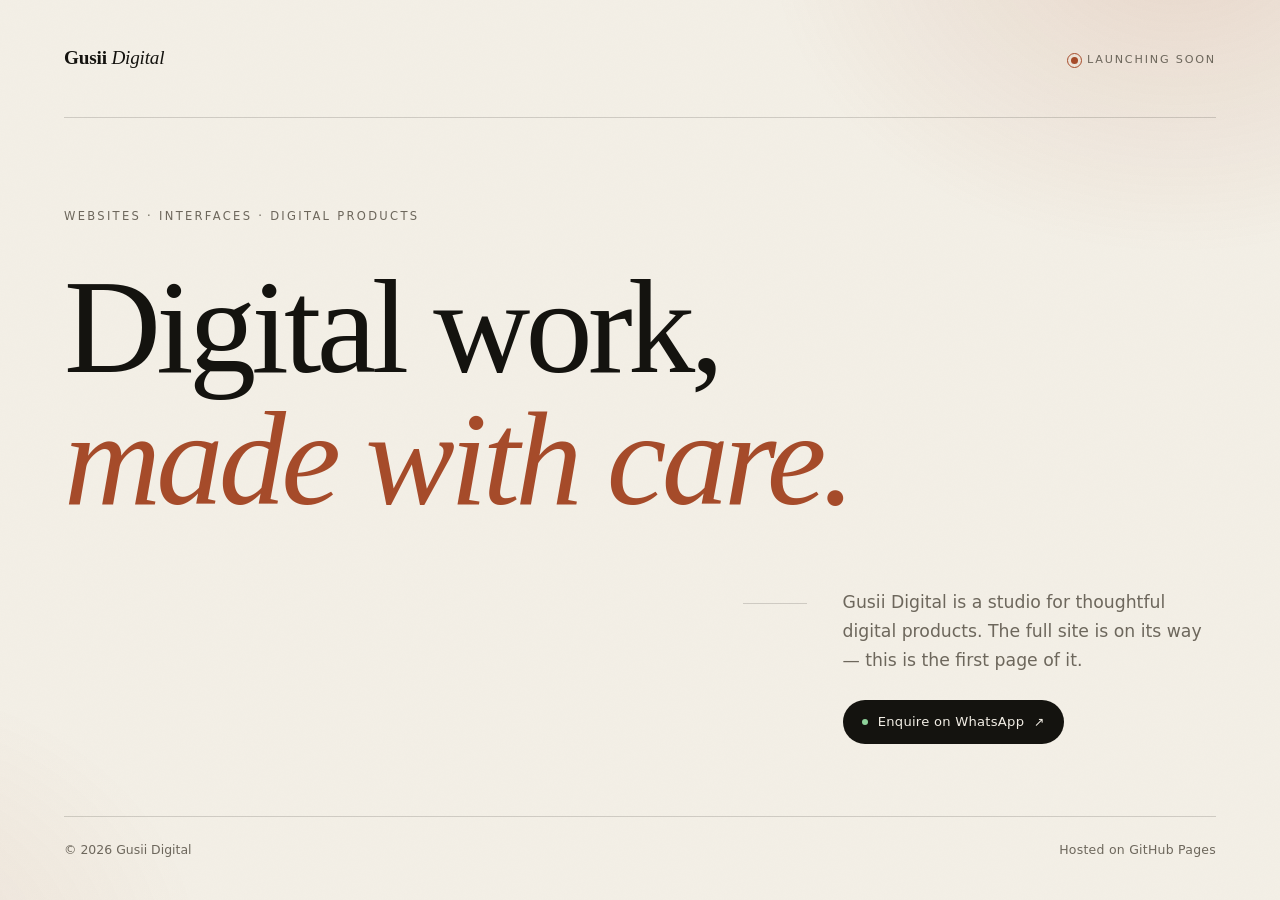
==== index.html @ 48f94210 "Add Gusii Digital landing page and GitHub Pages deploy workflow" ====
<!doctype html>
<html lang="en">
<head>
  <meta charset="utf-8">
  <meta name="viewport" content="width=device-width, initial-scale=1">
  <title>Gusii Digital — Digital studio</title>
  <meta name="description" content="Gusii Digital is a digital studio building websites and digital experiences with care.">
  <meta name="theme-color" content="#f3efe6">
  <link rel="icon" href="data:image/svg+xml,%3Csvg xmlns='http://www.w3.org/2000/svg' viewBox='0 0 64 64'%3E%3Crect width='64' height='64' rx='12' fill='%2314130f'/%3E%3Ctext x='32' y='45' font-family='Georgia,serif' font-size='38' font-style='italic' fill='%23f3efe6' text-anchor='middle'%3EG%3C/text%3E%3C/svg%3E">
  <link rel="stylesheet" href="assets/styles.css">
</head>
<body>
  <a class="skip-link" href="#main">Skip to content</a>

  <div class="page">
    <header class="topbar">
      <a class="wordmark" href="./" aria-label="Gusii Digital — home">Gusii <em>Digital</em></a>
      <p class="status"><span class="dot" aria-hidden="true"></span>Launching soon</p>
    </header>

    <main id="main" class="hero">
      <p class="eyebrow">Websites &middot; Interfaces &middot; Digital products</p>

      <h1>Digital work,<br><em>made with care.</em></h1>

      <div class="intro">
        <span class="hairline" aria-hidden="true"></span>
        <div class="intro-copy">
          <p class="lede">
            Gusii Digital is a studio for thoughtful digital products.
            The full site is on its way &mdash; this is the first page of it.
          </p>
          <a
            class="cta"
            href="https://wa.me/254182800321?text=Hi%20Gusii%20Digital%2C%20I%27d%20like%20to%20enquire%20about%20a%20project."
            target="_blank"
            rel="noopener"
            aria-label="Enquire on WhatsApp at plus 254 182 800 321"
          >
            <span class="cta-dot" aria-hidden="true"></span>
            Enquire on WhatsApp
            <span class="cta-arrow" aria-hidden="true">&nearr;</span>
          </a>
        </div>
      </div>
    </main>

    <footer class="footer">
      <p>&copy; <span id="year">2026</span> Gusii Digital</p>
      <p class="footer-note">Hosted on GitHub Pages</p>
    </footer>
  </div>

  <script>
    document.getElementById("year").textContent = new Date().getFullYear();
  </script>
</body>
</html>
---- assets/styles.css ----
:root {
  --paper: #f3efe6;
  --ink: #14130f;
  --muted: #6d675c;
  --accent: #a64b2a;
  --line: rgba(20, 19, 15, 0.16);
  --pad: clamp(1.5rem, 5vw, 4.5rem);
  --serif: "Iowan Old Style", "Palatino Linotype", Palatino, Georgia, "Times New Roman", serif;
  --sans: ui-sans-serif, system-ui, -apple-system, "Segoe UI", Helvetica, Arial, sans-serif;
}

*,
*::before,
*::after {
  box-sizing: border-box;
}

html {
  -webkit-text-size-adjust: 100%;
}

body {
  margin: 0;
  background: var(--paper);
  color: var(--ink);
  font-family: var(--sans);
  line-height: 1.5;
  min-height: 100svh;
  overflow-x: hidden;
}

body::before {
  content: "";
  position: fixed;
  inset: 0;
  z-index: -1;
  pointer-events: none;
  background:
    radial-gradient(38rem 30rem at 92% -8%, rgba(166, 75, 42, 0.14), transparent 68%),
    radial-gradient(30rem 26rem at -10% 108%, rgba(166, 75, 42, 0.08), transparent 70%);
}

body::after {
  content: "";
  position: fixed;
  inset: 0;
  z-index: 2;
  pointer-events: none;
  opacity: 0.35;
  mix-blend-mode: multiply;
  background-image: url("data:image/svg+xml,%3Csvg xmlns='http://www.w3.org/2000/svg' width='160' height='160'%3E%3Cfilter id='n'%3E%3CfeTurbulence type='fractalNoise' baseFrequency='0.8' numOctaves='2' stitchTiles='stitch'/%3E%3C/filter%3E%3Crect width='160' height='160' filter='url(%23n)' opacity='0.055'/%3E%3C/svg%3E");
}

::selection {
  background: var(--accent);
  color: var(--paper);
}

.skip-link {
  position: absolute;
  left: -999px;
  top: 1rem;
  background: var(--ink);
  color: var(--paper);
  padding: 0.6rem 1rem;
  z-index: 10;
}

.skip-link:focus {
  left: 1rem;
}

.page {
  display: flex;
  flex-direction: column;
  min-height: 100svh;
  padding: 0 var(--pad);
  max-width: 100rem;
  margin: 0 auto;
}

/* Header */
.topbar {
  display: flex;
  align-items: baseline;
  justify-content: space-between;
  gap: 1.5rem;
  padding: clamp(1.5rem, 3.5vw, 2.75rem) 0;
  border-bottom: 1px solid var(--line);
  opacity: 0;
  animation: rise 0.9s cubic-bezier(0.22, 1, 0.36, 1) 0.05s forwards;
}

.wordmark {
  font-family: var(--serif);
  font-size: 1.2rem;
  font-weight: 600;
  letter-spacing: -0.01em;
  color: var(--ink);
  text-decoration: none;
}

.wordmark em {
  font-style: italic;
  font-weight: 400;
}

.wordmark:focus-visible,
.back a:focus-visible {
  outline: 2px solid var(--accent);
  outline-offset: 4px;
}

.status {
  display: inline-flex;
  align-items: center;
  gap: 0.55rem;
  margin: 0;
  font-size: 0.7rem;
  font-weight: 500;
  letter-spacing: 0.16em;
  text-transform: uppercase;
  color: var(--muted);
}

.dot {
  position: relative;
  width: 0.45rem;
  height: 0.45rem;
  border-radius: 50%;
  background: var(--accent);
}

.dot::after {
  content: "";
  position: absolute;
  inset: -0.25rem;
  border-radius: 50%;
  border: 1px solid var(--accent);
  animation: pulse 2.6s ease-out infinite;
}

/* Hero */
.hero {
  flex: 1;
  display: flex;
  flex-direction: column;
  justify-content: center;
  padding: clamp(3.5rem, 10vh, 8rem) 0 clamp(3rem, 8vh, 6rem);
}

.eyebrow {
  margin: 0 0 clamp(1.5rem, 4vh, 2.75rem);
  font-size: 0.72rem;
  font-weight: 500;
  letter-spacing: 0.2em;
  text-transform: uppercase;
  color: var(--muted);
  opacity: 0;
  animation: rise 0.9s cubic-bezier(0.22, 1, 0.36, 1) 0.16s forwards;
}

h1 {
  margin: 0;
  font-family: var(--serif);
  font-weight: 400;
  font-size: clamp(3rem, 10.5vw, 9rem);
  line-height: 0.98;
  letter-spacing: -0.035em;
  text-wrap: balance;
  opacity: 0;
  animation: rise 1s cubic-bezier(0.22, 1, 0.36, 1) 0.24s forwards;
}

h1 em {
  font-style: italic;
  color: var(--accent);
}

.intro {
  display: flex;
  align-items: flex-start;
  gap: clamp(1.25rem, 3vw, 2.25rem);
  margin: clamp(2.5rem, 7vh, 4.5rem) 0 0 auto;
  max-width: 34rem;
  opacity: 0;
  animation: rise 1s cubic-bezier(0.22, 1, 0.36, 1) 0.36s forwards;
}

.hairline {
  flex: none;
  width: clamp(2.5rem, 5vw, 4.5rem);
  height: 1px;
  margin-top: 0.95rem;
  background: var(--line);
}

.intro-copy {
  min-width: 0;
}

.lede {
  margin: 0;
  font-size: clamp(0.98rem, 1.4vw, 1.08rem);
  line-height: 1.7;
  color: var(--muted);
  max-width: 34ch;
}

.cta {
  display: inline-flex;
  align-items: center;
  gap: 0.6rem;
  margin-top: 1.5rem;
  padding: 0.78rem 1.2rem;
  border-radius: 999px;
  background: var(--ink);
  color: var(--paper);
  font-size: 0.82rem;
  font-weight: 500;
  letter-spacing: 0.02em;
  text-decoration: none;
  transition: background-color 0.25s ease, transform 0.25s ease;
}

.cta:hover {
  background: var(--accent);
  transform: translateY(-1px);
}

.cta:focus-visible {
  outline: 2px solid var(--accent);
  outline-offset: 3px;
}

.cta-dot {
  width: 0.4rem;
  height: 0.4rem;
  border-radius: 50%;
  background: #8fd39b;
}

.cta-arrow {
  font-size: 0.95em;
  line-height: 1;
  transition: transform 0.25s ease;
}

.cta:hover .cta-arrow {
  transform: translate(2px, -2px);
}

/* Footer */
.footer {
  display: flex;
  flex-wrap: wrap;
  align-items: baseline;
  justify-content: space-between;
  gap: 0.75rem 1.5rem;
  padding: 1.5rem 0 clamp(1.5rem, 3.5vw, 2.5rem);
  border-top: 1px solid var(--line);
  font-size: 0.78rem;
  color: var(--muted);
}

.footer p {
  margin: 0;
}

.footer-note {
  letter-spacing: 0.02em;
}

/* 404 */
.not-found {
  flex: 1;
  display: flex;
  flex-direction: column;
  justify-content: center;
  padding: clamp(3rem, 8vh, 6rem) 0;
}

.code {
  margin: 0;
  font-family: var(--serif);
  font-size: clamp(5rem, 22vw, 16rem);
  font-style: italic;
  line-height: 0.85;
  letter-spacing: -0.05em;
  color: var(--accent);
  opacity: 0;
  animation: rise 0.9s cubic-bezier(0.22, 1, 0.36, 1) 0.1s forwards;
}

.not-found h1 {
  font-size: clamp(1.6rem, 3.5vw, 2.6rem);
  letter-spacing: -0.02em;
  margin-top: 1.25rem;
  animation-delay: 0.22s;
}

.back {
  margin: 1.5rem 0 0;
  font-size: 0.95rem;
  opacity: 0;
  animation: rise 0.9s cubic-bezier(0.22, 1, 0.36, 1) 0.32s forwards;
}

.back a {
  color: var(--ink);
  text-decoration-color: var(--accent);
  text-decoration-thickness: 1px;
  text-underline-offset: 4px;
}

@keyframes rise {
  from {
    opacity: 0;
    transform: translateY(1.1rem);
  }
  to {
    opacity: 1;
    transform: translateY(0);
  }
}

@keyframes pulse {
  0% {
    opacity: 0.7;
    transform: scale(0.8);
  }
  70%,
  100% {
    opacity: 0;
    transform: scale(1.6);
  }
}

@media (max-width: 640px) {
  .intro {
    margin-left: 0;
  }

  .hairline {
    margin-top: 0.85rem;
    width: 2.25rem;
  }

  .footer {
    flex-direction: column;
    gap: 0.35rem;
  }
}

@media (prefers-reduced-motion: reduce) {
  *,
  *::before,
  *::after {
    animation-duration: 0.01ms !important;
    animation-delay: 0s !important;
    animation-iteration-count: 1 !important;
    transition-duration: 0.01ms !important;
  }

  .topbar,
  .eyebrow,
  h1,
  .intro,
  .code,
  .back {
    opacity: 1;
  }
}
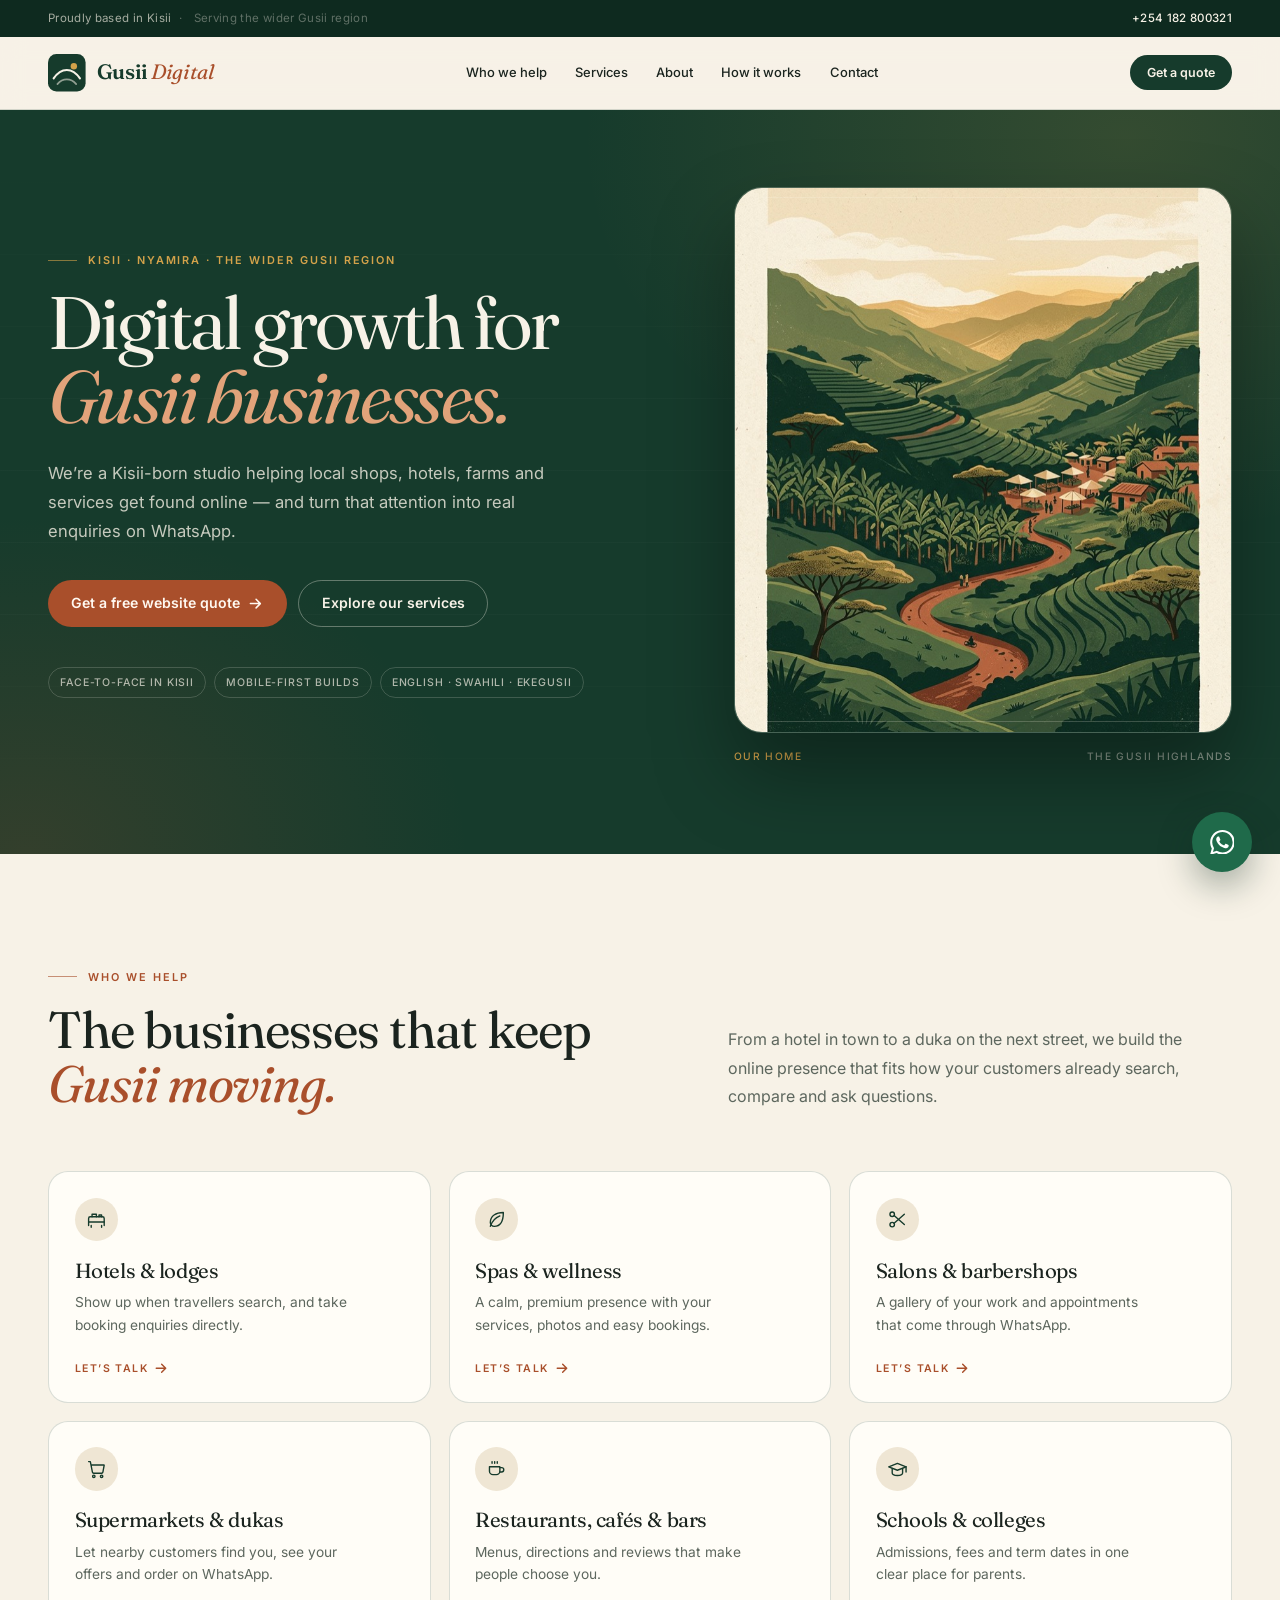
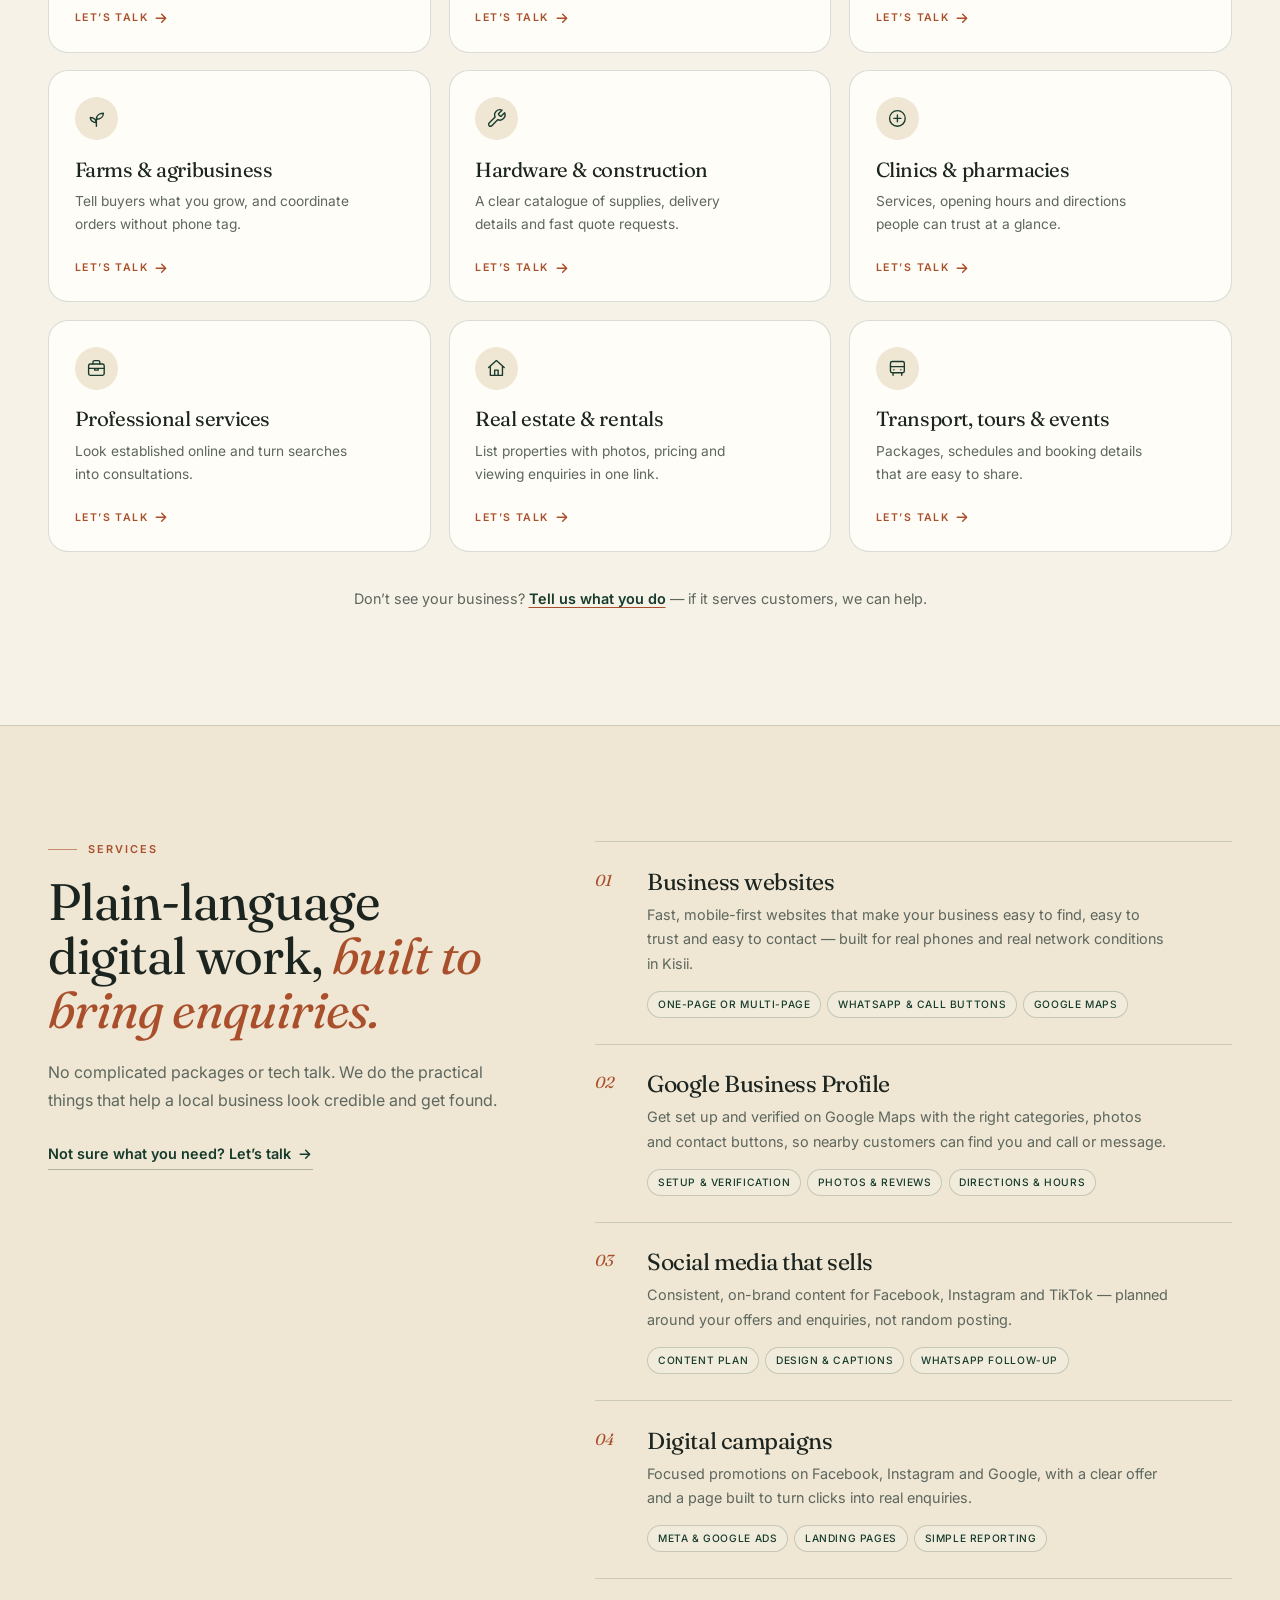
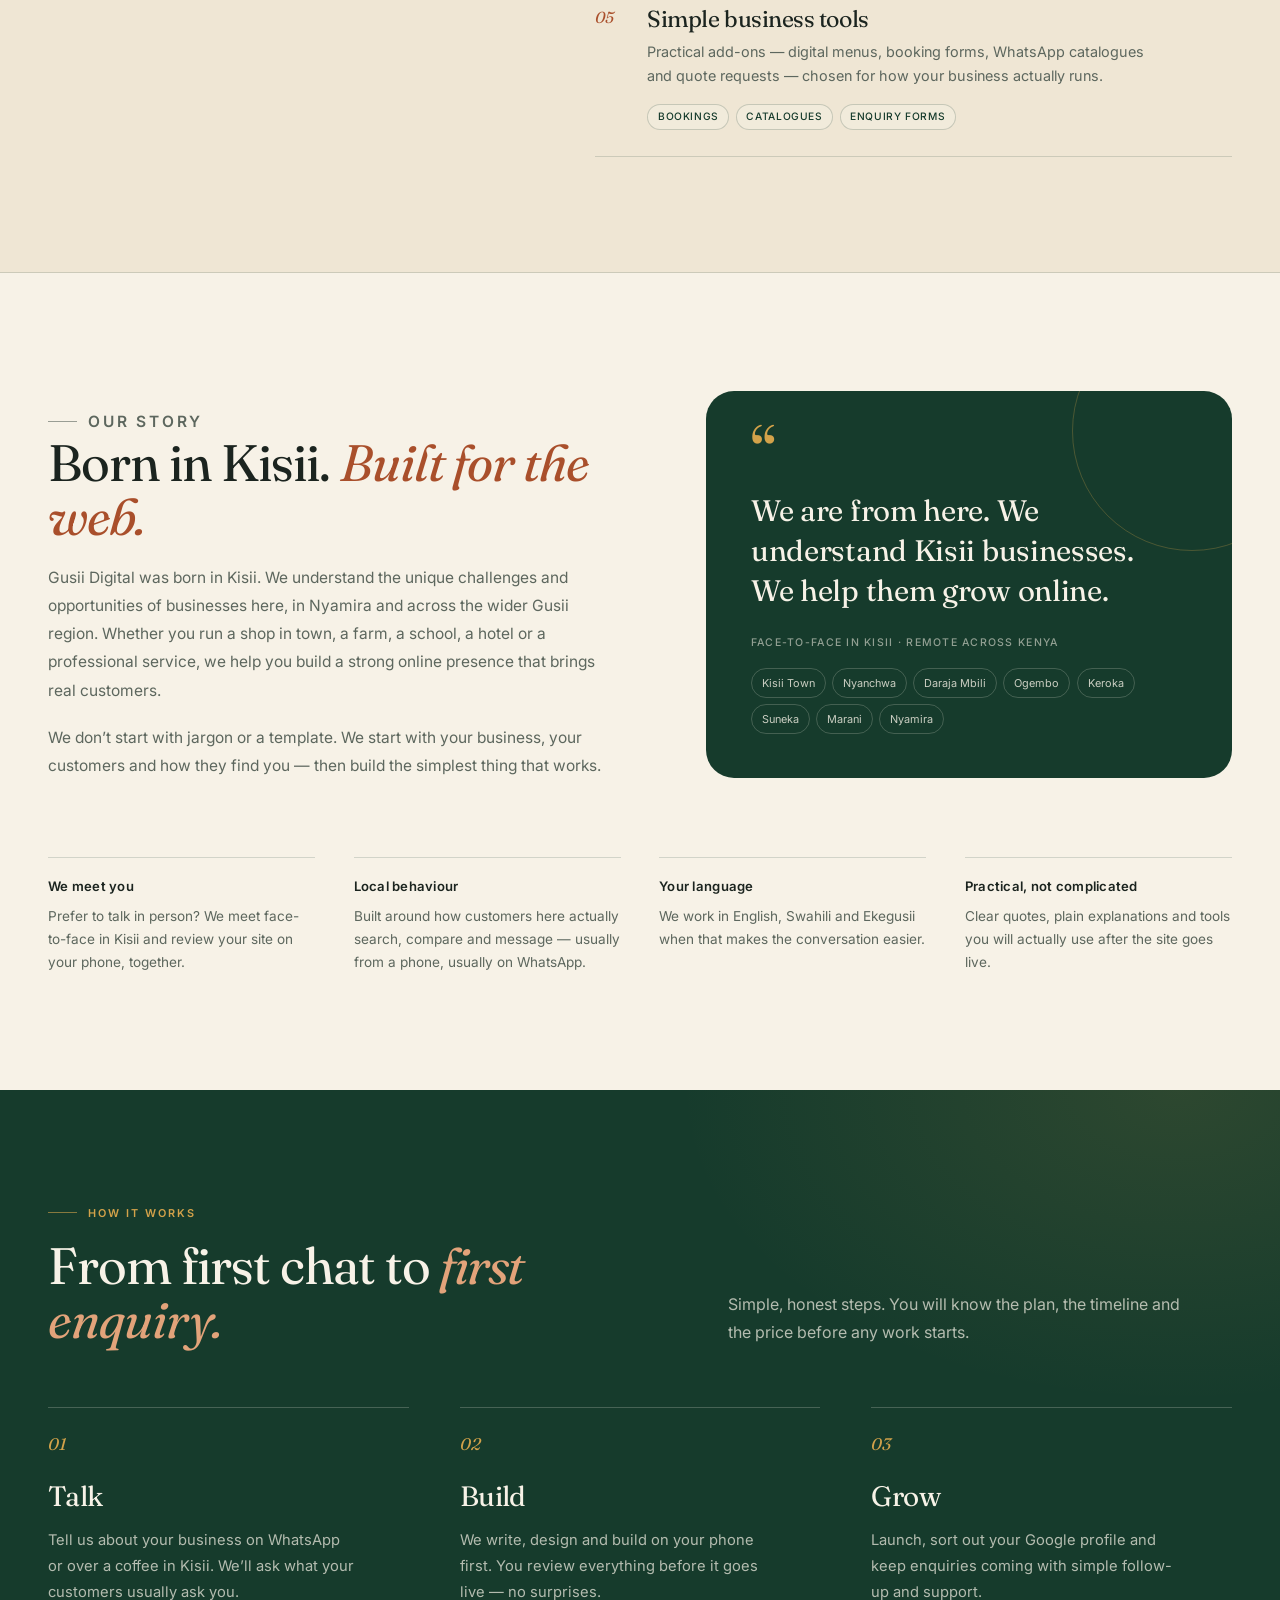
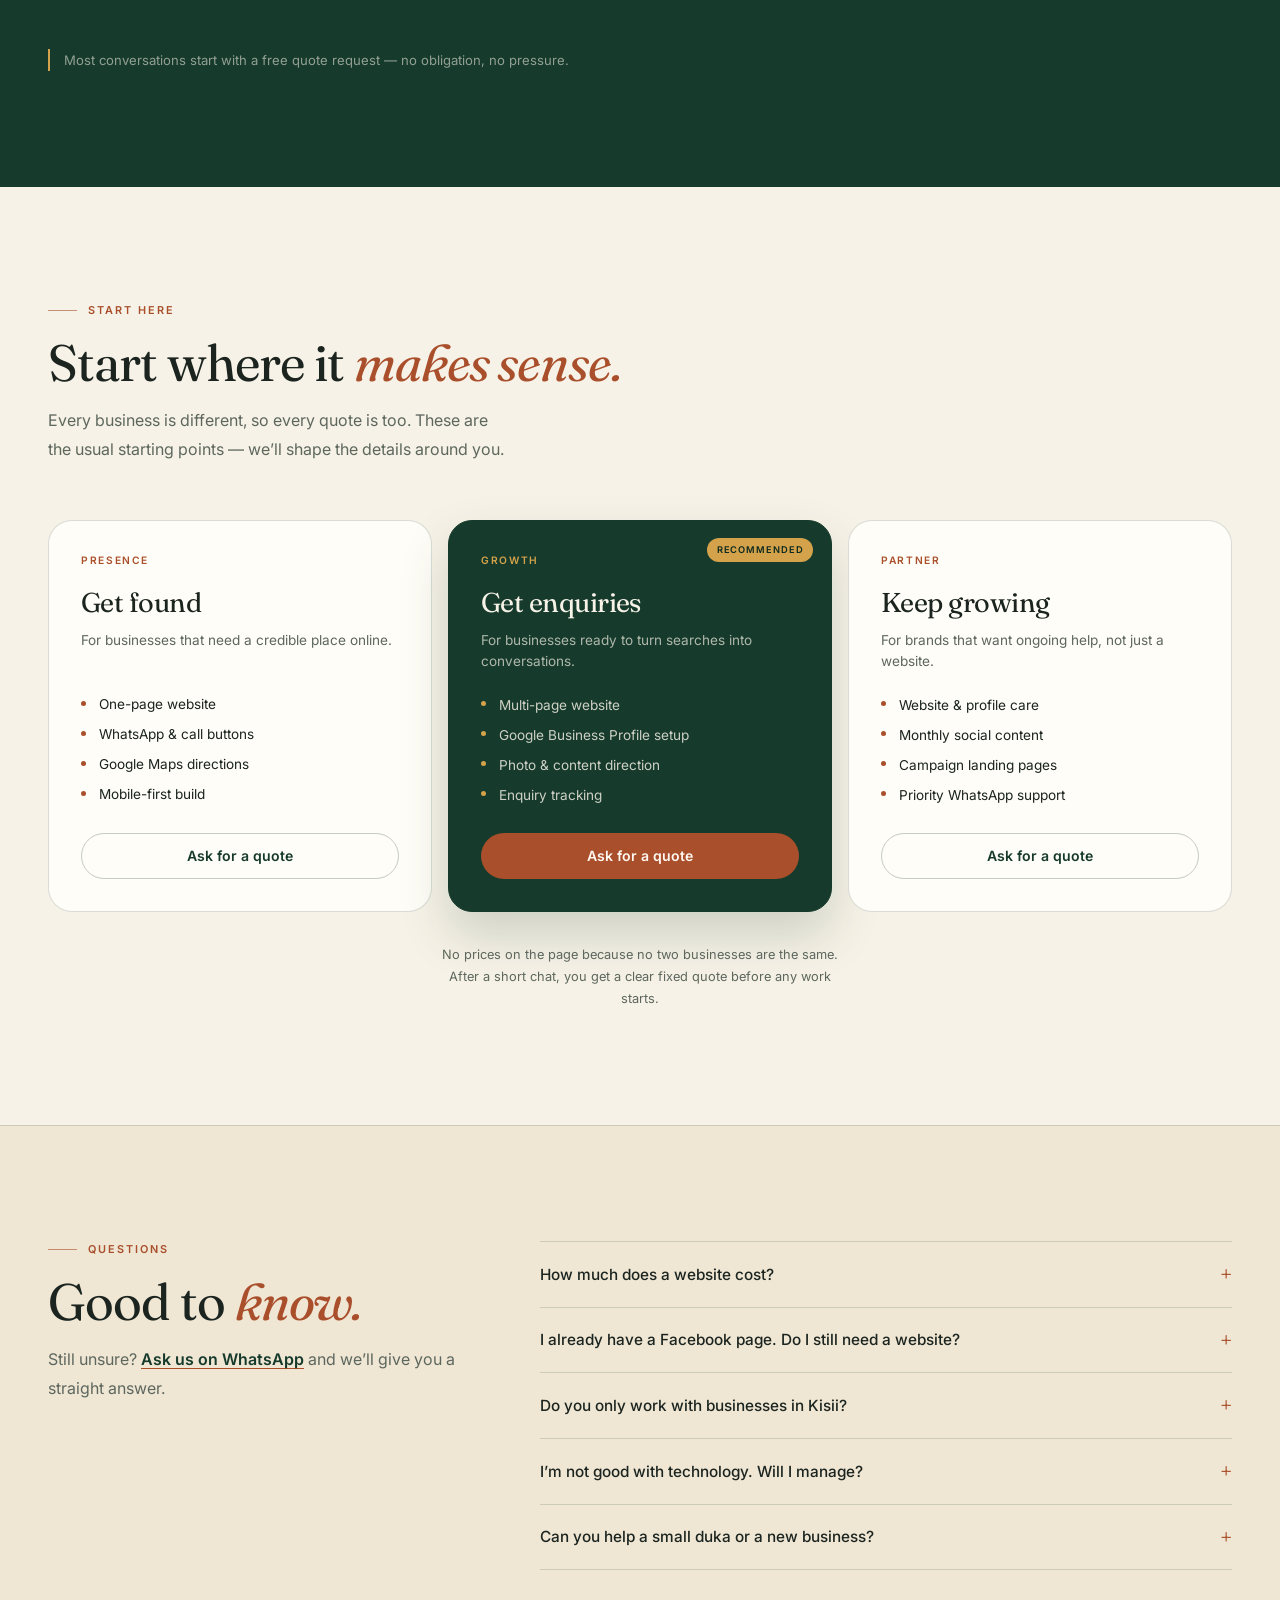
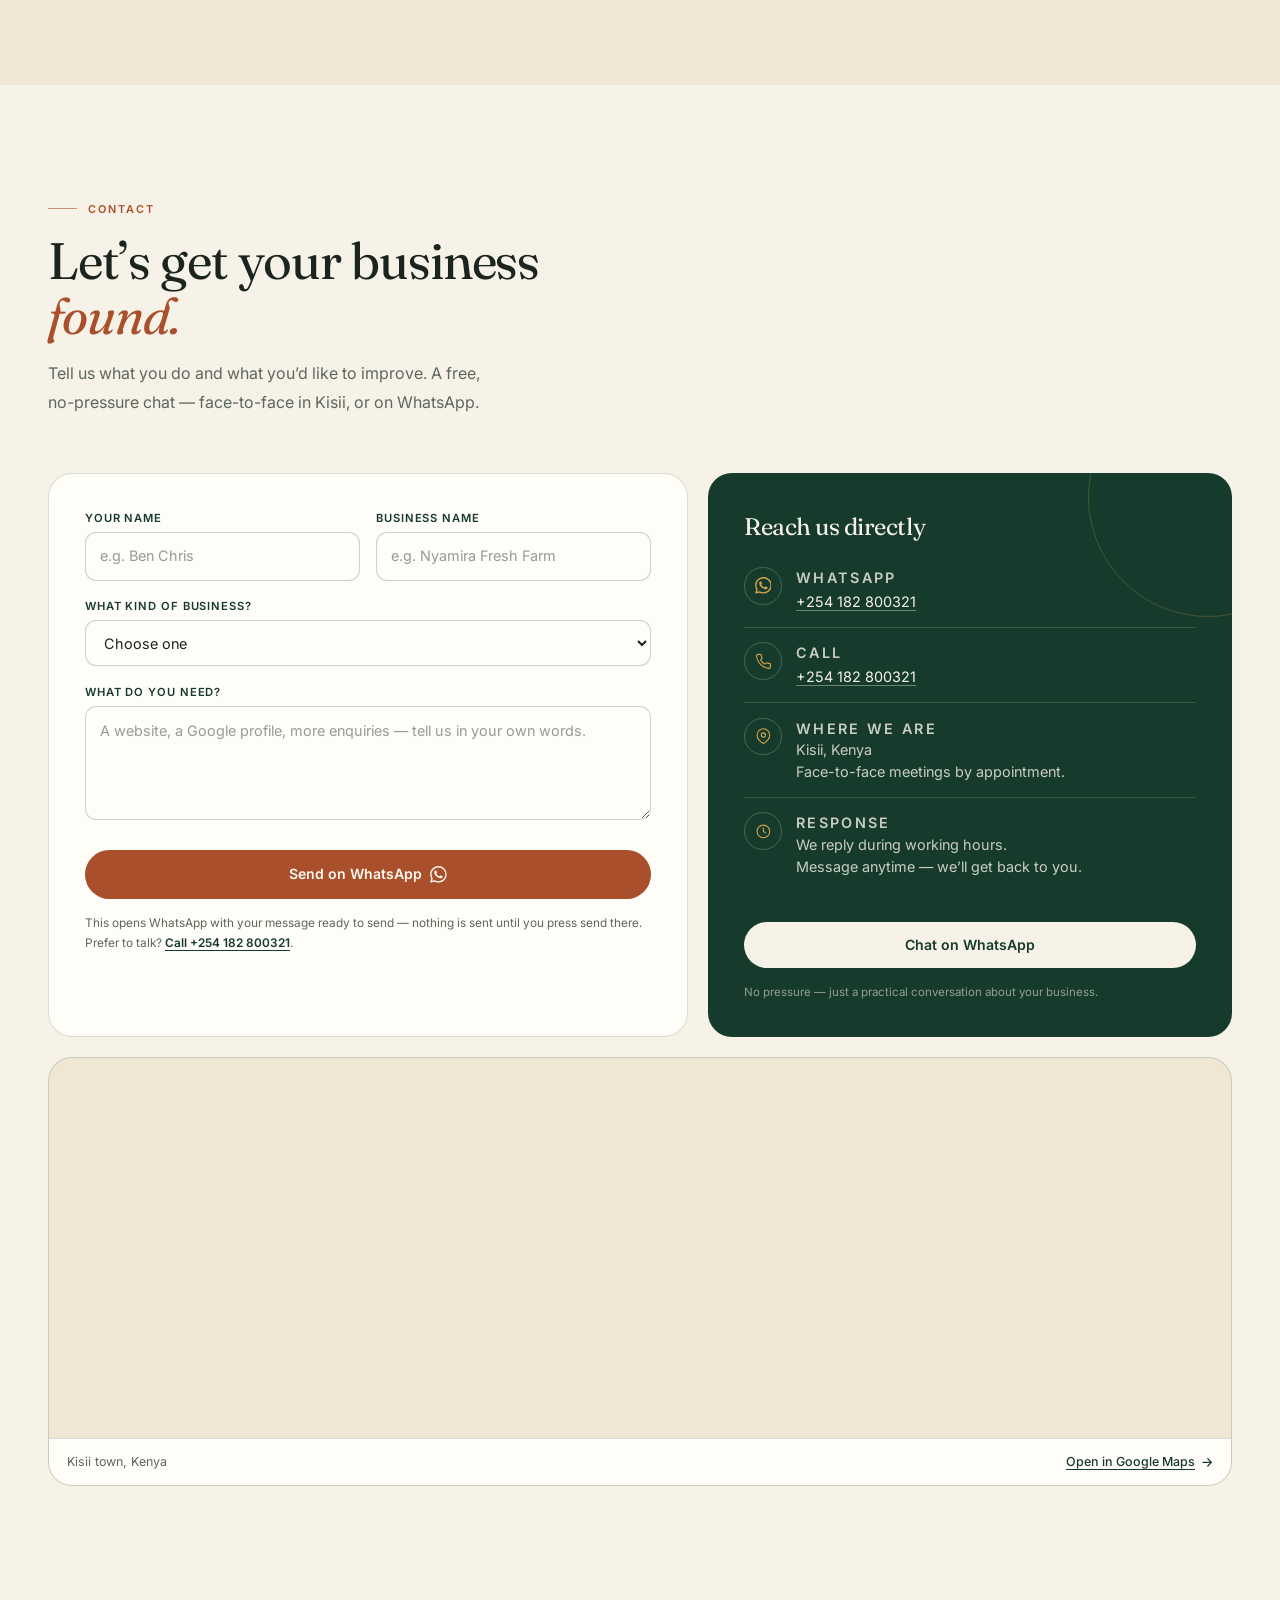
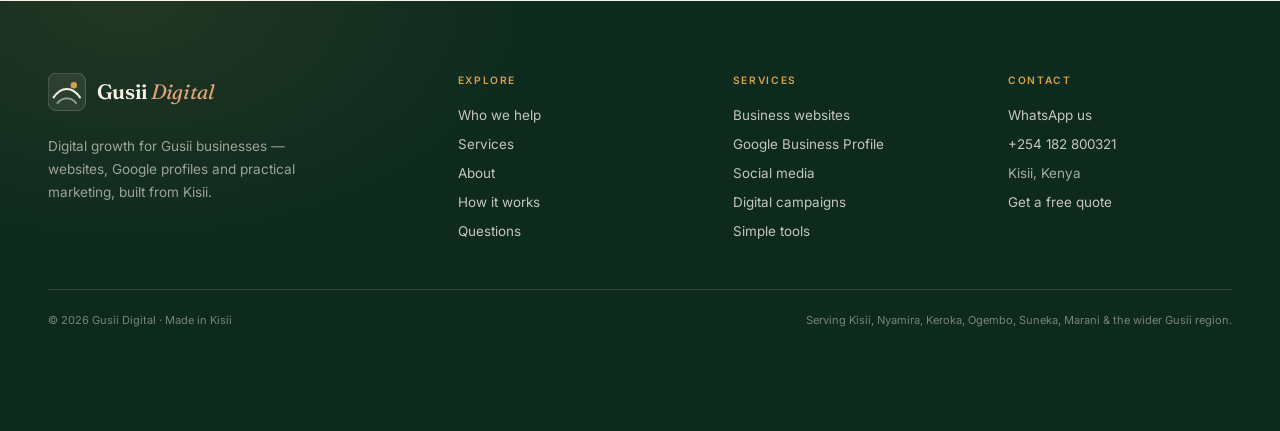
==== commit 3dbefe24: "Build Kisii-rooted brand site and WhatsApp enquiry flow Rework the landing page around Gusii identit" ====
--- a/index.html
+++ b/index.html
@@ -3,56 +3,670 @@
 <head>
   <meta charset="utf-8">
   <meta name="viewport" content="width=device-width, initial-scale=1">
-  <title>Gusii Digital — Digital studio</title>
-  <meta name="description" content="Gusii Digital is a digital studio building websites and digital experiences with care.">
-  <meta name="theme-color" content="#f3efe6">
-  <link rel="icon" href="data:image/svg+xml,%3Csvg xmlns='http://www.w3.org/2000/svg' viewBox='0 0 64 64'%3E%3Crect width='64' height='64' rx='12' fill='%2314130f'/%3E%3Ctext x='32' y='45' font-family='Georgia,serif' font-size='38' font-style='italic' fill='%23f3efe6' text-anchor='middle'%3EG%3C/text%3E%3C/svg%3E">
+  <title>Gusii Digital — Websites &amp; Google profiles for Kisii businesses</title>
+  <meta name="description" content="A Kisii-born digital studio helping hotels, shops, salons, farms and services across the Gusii region get found online — fast websites, Google Business Profiles and WhatsApp-ready enquiries.">
+  <link rel="canonical" href="https://benitchris.github.io/Gusii-digital/">
+  <meta name="theme-color" content="#163b2c">
+
+  <meta property="og:type" content="website">
+  <meta property="og:site_name" content="Gusii Digital">
+  <meta property="og:title" content="Gusii Digital — Digital growth for Gusii businesses">
+  <meta property="og:description" content="Websites, Google Business Profiles and practical digital marketing for businesses in Kisii, Nyamira and across the Gusii region.">
+  <meta property="og:url" content="https://benitchris.github.io/Gusii-digital/">
+  <meta property="og:image" content="https://benitchris.github.io/Gusii-digital/assets/kisii-highlands.jpg">
+  <meta property="og:image:alt" content="Illustration of the Gusii highlands with tea farms and market stalls">
+  <meta property="og:image:width" content="780">
+  <meta property="og:image:height" content="968">
+  <meta name="twitter:card" content="summary_large_image">
+  <meta name="twitter:title" content="Gusii Digital — Digital growth for Gusii businesses">
+  <meta name="twitter:description" content="Websites, Google Business Profiles and practical digital marketing for businesses in Kisii, Nyamira and across the Gusii region.">
+  <meta name="twitter:image" content="https://benitchris.github.io/Gusii-digital/assets/kisii-highlands.jpg">
+  <meta name="twitter:image:alt" content="Illustration of the Gusii highlands with tea farms and market stalls">
+
+  <link rel="icon" href="assets/favicon.svg" type="image/svg+xml">
+  <link rel="preload" as="image" href="assets/kisii-highlands.jpg">
+  <link rel="preconnect" href="https://fonts.googleapis.com">
+  <link rel="preconnect" href="https://fonts.gstatic.com" crossorigin>
+  <link href="https://fonts.googleapis.com/css2?family=Fraunces:ital,opsz,wght@0,9..144,300..700;1,9..144,300..700&amp;family=Inter:wght@400;500;600&amp;display=swap" rel="stylesheet">
   <link rel="stylesheet" href="assets/styles.css">
+  <script src="assets/main.js" defer></script>
+
+  <script type="application/ld+json">
+  {
+    "@context": "https://schema.org",
+    "@type": "ProfessionalService",
+    "name": "Gusii Digital",
+    "description": "Digital studio helping businesses in Kisii and the wider Gusii region get found online with websites, Google Business Profiles, social media and simple business tools.",
+    "url": "https://benitchris.github.io/Gusii-digital/",
+    "telephone": "+254182800321",
+    "image": "https://benitchris.github.io/Gusii-digital/assets/kisii-highlands.jpg",
+    "address": {
+      "@type": "PostalAddress",
+      "addressLocality": "Kisii",
+      "addressCountry": "KE"
+    },
+    "areaServed": ["Kisii", "Nyamira", "Gusii region, Kenya"],
+    "knowsLanguage": ["English", "Swahili", "Ekegusii"]
+  }
+  </script>
 </head>
 <body>
   <a class="skip-link" href="#main">Skip to content</a>
 
-  <div class="page">
-    <header class="topbar">
-      <a class="wordmark" href="./" aria-label="Gusii Digital — home">Gusii <em>Digital</em></a>
-      <p class="status"><span class="dot" aria-hidden="true"></span>Launching soon</p>
-    </header>
-
-    <main id="main" class="hero">
-      <p class="eyebrow">Websites &middot; Interfaces &middot; Digital products</p>
-
-      <h1>Digital work,<br><em>made with care.</em></h1>
-
-      <div class="intro">
-        <span class="hairline" aria-hidden="true"></span>
-        <div class="intro-copy">
-          <p class="lede">
-            Gusii Digital is a studio for thoughtful digital products.
-            The full site is on its way &mdash; this is the first page of it.
-          </p>
-          <a
-            class="cta"
-            href="https://wa.me/254182800321?text=Hi%20Gusii%20Digital%2C%20I%27d%20like%20to%20enquire%20about%20a%20project."
-            target="_blank"
-            rel="noopener"
-            aria-label="Enquire on WhatsApp at plus 254 182 800 321"
-          >
-            <span class="cta-dot" aria-hidden="true"></span>
-            Enquire on WhatsApp
-            <span class="cta-arrow" aria-hidden="true">&nearr;</span>
-          </a>
-        </div>
-      </div>
-    </main>
-
-    <footer class="footer">
-      <p>&copy; <span id="year">2026</span> Gusii Digital</p>
-      <p class="footer-note">Hosted on GitHub Pages</p>
-    </footer>
+  <svg class="sprite" aria-hidden="true" focusable="false" xmlns="http://www.w3.org/2000/svg">
+    <symbol id="i-hotel" viewBox="0 0 24 24">
+      <path d="M3 19v-8a2 2 0 0 1 2-2h14a2 2 0 0 1 2 2v8"/>
+      <path d="M3 15h18M6 19v2M18 19v2M7 9V6h5v3M15 9V7h3v2"/>
+    </symbol>
+    <symbol id="i-leaf" viewBox="0 0 24 24">
+      <path d="M20 4C11.5 4 5 8 5 15.5A4.5 4.5 0 0 0 9.5 20C17 20 20 13.5 20 4Z"/>
+      <path d="M5 20c2-6 6-10 11-12"/>
+    </symbol>
+    <symbol id="i-scissors" viewBox="0 0 24 24">
+      <circle cx="6" cy="6" r="2.6"/>
+      <circle cx="6" cy="18" r="2.6"/>
+      <path d="M8.2 7.6 20 18M20 6 8.2 16.4"/>
+    </symbol>
+    <symbol id="i-cart" viewBox="0 0 24 24">
+      <circle cx="9" cy="20" r="1.4"/>
+      <circle cx="18" cy="20" r="1.4"/>
+      <path d="M3 3h2l2.4 12.2a1.5 1.5 0 0 0 1.5 1.2h9.1a1.5 1.5 0 0 0 1.5-1.2L21 7H6"/>
+    </symbol>
+    <symbol id="i-cup" viewBox="0 0 24 24">
+      <path d="M4 9h12v5a4 4 0 0 1-4 4H8a4 4 0 0 1-4-4V9Z"/>
+      <path d="M16 10h2a2.5 2.5 0 0 1 0 5h-2M7 3v2M10 3v2M13 3v2"/>
+    </symbol>
+    <symbol id="i-cap" viewBox="0 0 24 24">
+      <path d="m2 9 10-4 10 4-10 4L2 9Z"/>
+      <path d="M6 11v5.2c0 1.5 2.7 2.8 6 2.8s6-1.3 6-2.8V11M22 9v6"/>
+    </symbol>
+    <symbol id="i-sprout" viewBox="0 0 24 24">
+      <path d="M12 21v-8"/>
+      <path d="M12 13c0-4 3-7 8-7 0 4-3 7-8 7Z"/>
+      <path d="M12 17c0-3-2.5-6-7-6 0 3 2.5 6 7 6Z"/>
+    </symbol>
+    <symbol id="i-tool" viewBox="0 0 24 24">
+      <path d="M14.7 6.3a1 1 0 0 0 0 1.4l1.6 1.6a1 1 0 0 0 1.4 0l3.77-3.77a6 6 0 0 1-7.94 7.94l-6.91 6.91a2.12 2.12 0 0 1-3-3l6.91-6.91a6 6 0 0 1 7.94-7.94l-3.76 3.76z"/>
+    </symbol>
+    <symbol id="i-health" viewBox="0 0 24 24">
+      <circle cx="12" cy="12" r="9"/>
+      <path d="M12 8v8M8 12h8"/>
+    </symbol>
+    <symbol id="i-briefcase" viewBox="0 0 24 24">
+      <rect x="3" y="7" width="18" height="13" rx="2"/>
+      <path d="M8 7V5a2 2 0 0 1 2-2h4a2 2 0 0 1 2 2v2M3 12h18M10 12v2h4v-2"/>
+    </symbol>
+    <symbol id="i-house" viewBox="0 0 24 24">
+      <path d="M3 11 12 3l9 8"/>
+      <path d="M5 10v10h14V10M10 20v-6h4v6"/>
+    </symbol>
+    <symbol id="i-bus" viewBox="0 0 24 24">
+      <rect x="4" y="4" width="16" height="13" rx="2"/>
+      <path d="M4 10h16M7 17v3M17 17v3M8 13.5h.01M16 13.5h.01"/>
+    </symbol>
+    <symbol id="i-phone" viewBox="0 0 24 24">
+      <path d="M22 16.9v3a2 2 0 0 1-2.2 2 19.8 19.8 0 0 1-8.6-3.1 19.5 19.5 0 0 1-6-6A19.8 19.8 0 0 1 2.1 4.2 2 2 0 0 1 4.1 2h3a2 2 0 0 1 2 1.7c.1 1 .4 2 .7 2.9a2 2 0 0 1-.5 2.1L8.1 9.9a16 16 0 0 0 6 6l1.2-1.2a2 2 0 0 1 2.1-.5c.9.3 1.9.6 2.9.7a2 2 0 0 1 1.7 2Z"/>
+    </symbol>
+    <symbol id="i-pin" viewBox="0 0 24 24">
+      <path d="M21 10c0 7-9 12-9 12S3 17 3 10a9 9 0 0 1 18 0Z"/>
+      <circle cx="12" cy="10" r="3"/>
+    </symbol>
+    <symbol id="i-clock" viewBox="0 0 24 24">
+      <circle cx="12" cy="12" r="9"/>
+      <path d="M12 7v5l3 2"/>
+    </symbol>
+    <symbol id="i-arrow" viewBox="0 0 16 16">
+      <path d="M2.5 8h10M8.5 3.5 13 8l-4.5 4.5"/>
+    </symbol>
+    <symbol id="i-whatsapp" viewBox="0 0 24 24">
+      <path d="M17.472 14.382c-.297-.149-1.758-.867-2.03-.967-.273-.099-.471-.148-.67.15-.197.297-.767.966-.94 1.164-.173.199-.347.223-.644.075-.297-.15-1.255-.463-2.39-1.475-.883-.788-1.48-1.761-1.653-2.059-.173-.297-.018-.458.13-.606.134-.133.298-.347.446-.52.149-.174.198-.298.298-.497.099-.198.05-.371-.025-.52-.075-.149-.669-1.612-.916-2.207-.242-.579-.487-.5-.669-.51-.173-.008-.371-.01-.57-.01-.198 0-.52.074-.792.372-.272.297-1.04 1.016-1.04 2.479 0 1.462 1.065 2.875 1.213 3.074.149.198 2.096 3.2 5.077 4.487.709.306 1.262.489 1.694.625.712.227 1.36.195 1.871.118.571-.085 1.758-.719 2.006-1.413.248-.694.248-1.289.173-1.413-.074-.124-.272-.198-.57-.347m-5.421 7.403h-.004a9.87 9.87 0 0 1-5.031-1.378l-.361-.214-3.741.982.998-3.648-.235-.374a9.86 9.86 0 0 1-1.51-5.26c.001-5.45 4.436-9.884 9.888-9.884 2.64 0 5.122 1.03 6.988 2.898a9.825 9.825 0 0 1 2.893 6.994c-.003 5.45-4.437 9.884-9.885 9.884m8.413-18.297A11.815 11.815 0 0 0 12.05 0C5.495 0 .16 5.335.157 11.892c0 2.096.547 4.142 1.588 5.945L.057 24l6.305-1.654a11.882 11.882 0 0 0 5.683 1.448h.005c6.554 0 11.89-5.335 11.893-11.893a11.821 11.821 0 0 0-3.48-8.413Z"/>
+    </symbol>
+  </svg>
+
+  <div class="topbar">
+    <div class="shell topbar-inner">
+      <p>Proudly based in Kisii <span class="topbar-sep" aria-hidden="true">·</span> <span class="topbar-region">Serving the wider Gusii region</span></p>
+      <a class="topbar-phone" href="tel:+254182800321">+254 182 800321</a>
+    </div>
   </div>
 
-  <script>
-    document.getElementById("year").textContent = new Date().getFullYear();
-  </script>
+  <header class="site-header" id="top">
+    <div class="shell header-inner">
+      <a class="brand" href="./" aria-label="Gusii Digital — home">
+        <svg class="brand-mark" viewBox="0 0 40 40" aria-hidden="true">
+          <rect width="40" height="40" rx="9" fill="#163b2c"/>
+          <circle cx="27.5" cy="13" r="3.4" fill="#d3a24a"/>
+          <path d="M6 26c4-6 8.5-9 14-9s10 3 14 9" fill="none" stroke="#f7f2e7" stroke-width="2.2" stroke-linecap="round"/>
+          <path d="M10 32c3-3.5 6-5 10-5s7 1.5 10 5" fill="none" stroke="#f7f2e7" stroke-width="1.8" stroke-linecap="round" opacity=".55"/>
+        </svg>
+        <span class="brand-name">Gusii <em>Digital</em></span>
+      </a>
+
+      <nav class="nav" id="primary-nav" aria-label="Primary">
+        <a href="#who">Who we help</a>
+        <a href="#services">Services</a>
+        <a href="#about">About</a>
+        <a href="#process">How it works</a>
+        <a href="#contact">Contact</a>
+      </nav>
+
+      <div class="header-actions">
+        <a class="btn btn-solid btn-small header-cta" href="https://wa.me/254182800321?text=Hi%20Gusii%20Digital%2C%20I%27d%20like%20a%20free%20website%20quote." target="_blank" rel="noopener">Get a quote</a>
+        <button class="nav-toggle" type="button" aria-expanded="false" aria-controls="primary-nav" aria-label="Open menu">
+          <span class="nav-toggle-bars" aria-hidden="true"><i></i><i></i></span>
+        </button>
+      </div>
+    </div>
+  </header>
+
+  <main id="main">
+    <section class="hero">
+      <div class="shell hero-grid">
+        <div class="hero-copy">
+          <p class="eyebrow eyebrow-light"><span class="eyebrow-line"></span>Kisii · Nyamira · the wider Gusii region</p>
+          <h1>Digital growth for <em>Gusii businesses.</em></h1>
+          <p class="hero-lede">We’re a Kisii-born studio helping local shops, hotels, farms and services get found online — and turn that attention into real enquiries on WhatsApp.</p>
+          <div class="hero-actions">
+            <a class="btn btn-accent" href="https://wa.me/254182800321?text=Hi%20Gusii%20Digital%2C%20I%27d%20like%20a%20free%20website%20quote." target="_blank" rel="noopener">
+              Get a free website quote
+              <svg class="arrow-icon" aria-hidden="true"><use href="#i-arrow"></use></svg>
+            </a>
+            <a class="btn btn-ghost" href="#services">Explore our services</a>
+          </div>
+          <ul class="hero-trust">
+            <li>Face-to-face in Kisii</li>
+            <li>Mobile-first builds</li>
+            <li>English · Swahili · Ekegusii</li>
+          </ul>
+        </div>
+
+        <figure class="hero-visual">
+          <div class="hero-image-wrap">
+            <img src="assets/kisii-highlands.jpg" alt="Screen-print illustration of the Gusii highlands, with tea terraces, banana plants, red-earth paths and market stalls" width="780" height="968" fetchpriority="high">
+          </div>
+          <figcaption><span>Our home</span> The Gusii highlands</figcaption>
+        </figure>
+      </div>
+    </section>
+
+    <section class="section businesses" id="who">
+      <div class="shell">
+        <div class="section-head">
+          <div data-reveal>
+            <p class="eyebrow"><span class="eyebrow-line"></span>Who we help</p>
+            <h2>The businesses that keep <em>Gusii moving.</em></h2>
+          </div>
+          <p class="section-intro" data-reveal>From a hotel in town to a duka on the next street, we build the online presence that fits how your customers already search, compare and ask questions.</p>
+        </div>
+
+        <div class="biz-grid">
+          <a class="biz-card" href="https://wa.me/254182800321?text=Hi%20Gusii%20Digital%2C%20I%20run%20a%20hotel%20or%20lodge%20and%20I%27d%20like%20help%20getting%20found%20online." target="_blank" rel="noopener" data-reveal>
+            <span class="biz-icon"><svg aria-hidden="true"><use href="#i-hotel"></use></svg></span>
+            <h3>Hotels &amp; lodges</h3>
+            <p>Show up when travellers search, and take booking enquiries directly.</p>
+            <span class="card-cta">Let’s talk <svg class="arrow-icon" aria-hidden="true"><use href="#i-arrow"></use></svg></span>
+          </a>
+
+          <a class="biz-card" href="https://wa.me/254182800321?text=Hi%20Gusii%20Digital%2C%20I%20run%20a%20spa%20or%20wellness%20business%20and%20I%27d%20like%20help%20getting%20found%20online." target="_blank" rel="noopener" data-reveal>
+            <span class="biz-icon"><svg aria-hidden="true"><use href="#i-leaf"></use></svg></span>
+            <h3>Spas &amp; wellness</h3>
+            <p>A calm, premium presence with your services, photos and easy bookings.</p>
+            <span class="card-cta">Let’s talk <svg class="arrow-icon" aria-hidden="true"><use href="#i-arrow"></use></svg></span>
+          </a>
+
+          <a class="biz-card" href="https://wa.me/254182800321?text=Hi%20Gusii%20Digital%2C%20I%20run%20a%20salon%20or%20barbershop%20and%20I%27d%20like%20help%20getting%20found%20online." target="_blank" rel="noopener" data-reveal>
+            <span class="biz-icon"><svg aria-hidden="true"><use href="#i-scissors"></use></svg></span>
+            <h3>Salons &amp; barbershops</h3>
+            <p>A gallery of your work and appointments that come through WhatsApp.</p>
+            <span class="card-cta">Let’s talk <svg class="arrow-icon" aria-hidden="true"><use href="#i-arrow"></use></svg></span>
+          </a>
+
+          <a class="biz-card" href="https://wa.me/254182800321?text=Hi%20Gusii%20Digital%2C%20I%20run%20a%20supermarket%20or%20duka%20and%20I%27d%20like%20help%20getting%20found%20online." target="_blank" rel="noopener" data-reveal>
+            <span class="biz-icon"><svg aria-hidden="true"><use href="#i-cart"></use></svg></span>
+            <h3>Supermarkets &amp; dukas</h3>
+            <p>Let nearby customers find you, see your offers and order on WhatsApp.</p>
+            <span class="card-cta">Let’s talk <svg class="arrow-icon" aria-hidden="true"><use href="#i-arrow"></use></svg></span>
+          </a>
+
+          <a class="biz-card" href="https://wa.me/254182800321?text=Hi%20Gusii%20Digital%2C%20I%20run%20a%20restaurant%2C%20caf%C3%A9%20or%20bar%20and%20I%27d%20like%20help%20getting%20found%20online." target="_blank" rel="noopener" data-reveal>
+            <span class="biz-icon"><svg aria-hidden="true"><use href="#i-cup"></use></svg></span>
+            <h3>Restaurants, cafés &amp; bars</h3>
+            <p>Menus, directions and reviews that make people choose you.</p>
+            <span class="card-cta">Let’s talk <svg class="arrow-icon" aria-hidden="true"><use href="#i-arrow"></use></svg></span>
+          </a>
+
+          <a class="biz-card" href="https://wa.me/254182800321?text=Hi%20Gusii%20Digital%2C%20I%20run%20a%20school%20or%20college%20and%20I%27d%20like%20help%20getting%20found%20online." target="_blank" rel="noopener" data-reveal>
+            <span class="biz-icon"><svg aria-hidden="true"><use href="#i-cap"></use></svg></span>
+            <h3>Schools &amp; colleges</h3>
+            <p>Admissions, fees and term dates in one clear place for parents.</p>
+            <span class="card-cta">Let’s talk <svg class="arrow-icon" aria-hidden="true"><use href="#i-arrow"></use></svg></span>
+          </a>
+
+          <a class="biz-card" href="https://wa.me/254182800321?text=Hi%20Gusii%20Digital%2C%20I%20run%20a%20farm%20or%20agribusiness%20and%20I%27d%20like%20help%20getting%20found%20online." target="_blank" rel="noopener" data-reveal>
+            <span class="biz-icon"><svg aria-hidden="true"><use href="#i-sprout"></use></svg></span>
+            <h3>Farms &amp; agribusiness</h3>
+            <p>Tell buyers what you grow, and coordinate orders without phone tag.</p>
+            <span class="card-cta">Let’s talk <svg class="arrow-icon" aria-hidden="true"><use href="#i-arrow"></use></svg></span>
+          </a>
+
+          <a class="biz-card" href="https://wa.me/254182800321?text=Hi%20Gusii%20Digital%2C%20I%20run%20a%20hardware%20or%20construction%20business%20and%20I%27d%20like%20help%20getting%20found%20online." target="_blank" rel="noopener" data-reveal>
+            <span class="biz-icon"><svg aria-hidden="true"><use href="#i-tool"></use></svg></span>
+            <h3>Hardware &amp; construction</h3>
+            <p>A clear catalogue of supplies, delivery details and fast quote requests.</p>
+            <span class="card-cta">Let’s talk <svg class="arrow-icon" aria-hidden="true"><use href="#i-arrow"></use></svg></span>
+          </a>
+
+          <a class="biz-card" href="https://wa.me/254182800321?text=Hi%20Gusii%20Digital%2C%20I%20run%20a%20clinic%2C%20pharmacy%20or%20lab%20and%20I%27d%20like%20help%20getting%20found%20online." target="_blank" rel="noopener" data-reveal>
+            <span class="biz-icon"><svg aria-hidden="true"><use href="#i-health"></use></svg></span>
+            <h3>Clinics &amp; pharmacies</h3>
+            <p>Services, opening hours and directions people can trust at a glance.</p>
+            <span class="card-cta">Let’s talk <svg class="arrow-icon" aria-hidden="true"><use href="#i-arrow"></use></svg></span>
+          </a>
+
+          <a class="biz-card" href="https://wa.me/254182800321?text=Hi%20Gusii%20Digital%2C%20I%20run%20a%20professional%20service%20business%20and%20I%27d%20like%20help%20getting%20found%20online." target="_blank" rel="noopener" data-reveal>
+            <span class="biz-icon"><svg aria-hidden="true"><use href="#i-briefcase"></use></svg></span>
+            <h3>Professional services</h3>
+            <p>Look established online and turn searches into consultations.</p>
+            <span class="card-cta">Let’s talk <svg class="arrow-icon" aria-hidden="true"><use href="#i-arrow"></use></svg></span>
+          </a>
+
+          <a class="biz-card" href="https://wa.me/254182800321?text=Hi%20Gusii%20Digital%2C%20I%20run%20a%20real%20estate%20or%20rental%20business%20and%20I%27d%20like%20help%20getting%20found%20online." target="_blank" rel="noopener" data-reveal>
+            <span class="biz-icon"><svg aria-hidden="true"><use href="#i-house"></use></svg></span>
+            <h3>Real estate &amp; rentals</h3>
+            <p>List properties with photos, pricing and viewing enquiries in one link.</p>
+            <span class="card-cta">Let’s talk <svg class="arrow-icon" aria-hidden="true"><use href="#i-arrow"></use></svg></span>
+          </a>
+
+          <a class="biz-card" href="https://wa.me/254182800321?text=Hi%20Gusii%20Digital%2C%20I%20run%20a%20transport%2C%20tours%20or%20events%20business%20and%20I%27d%20like%20help%20getting%20found%20online." target="_blank" rel="noopener" data-reveal>
+            <span class="biz-icon"><svg aria-hidden="true"><use href="#i-bus"></use></svg></span>
+            <h3>Transport, tours &amp; events</h3>
+            <p>Packages, schedules and booking details that are easy to share.</p>
+            <span class="card-cta">Let’s talk <svg class="arrow-icon" aria-hidden="true"><use href="#i-arrow"></use></svg></span>
+          </a>
+        </div>
+
+        <p class="biz-note" data-reveal>Don’t see your business? <a href="https://wa.me/254182800321?text=Hi%20Gusii%20Digital%2C%20I%27d%20like%20to%20talk%20about%20my%20business." target="_blank" rel="noopener">Tell us what you do</a> — if it serves customers, we can help.</p>
+      </div>
+    </section>
+
+    <section class="section services" id="services">
+      <div class="shell services-grid">
+        <div class="services-intro" data-reveal>
+          <p class="eyebrow"><span class="eyebrow-line"></span>Services</p>
+          <h2>Plain-language digital work, <em>built to bring enquiries.</em></h2>
+          <p class="section-intro">No complicated packages or tech talk. We do the practical things that help a local business look credible and get found.</p>
+          <a class="text-link" href="https://wa.me/254182800321?text=Hi%20Gusii%20Digital%2C%20I%27m%20not%20sure%20what%20I%20need%20yet.%20Can%20we%20talk%3F" target="_blank" rel="noopener">Not sure what you need? Let’s talk <svg class="arrow-icon" aria-hidden="true"><use href="#i-arrow"></use></svg></a>
+        </div>
+
+        <ol class="service-list">
+          <li data-reveal>
+            <span class="service-num">01</span>
+            <div>
+              <h3>Business websites</h3>
+              <p>Fast, mobile-first websites that make your business easy to find, easy to trust and easy to contact — built for real phones and real network conditions in Kisii.</p>
+              <ul class="tags"><li>One-page or multi-page</li><li>WhatsApp &amp; call buttons</li><li>Google Maps</li></ul>
+            </div>
+          </li>
+          <li data-reveal>
+            <span class="service-num">02</span>
+            <div>
+              <h3>Google Business Profile</h3>
+              <p>Get set up and verified on Google Maps with the right categories, photos and contact buttons, so nearby customers can find you and call or message.</p>
+              <ul class="tags"><li>Setup &amp; verification</li><li>Photos &amp; reviews</li><li>Directions &amp; hours</li></ul>
+            </div>
+          </li>
+          <li data-reveal>
+            <span class="service-num">03</span>
+            <div>
+              <h3>Social media that sells</h3>
+              <p>Consistent, on-brand content for Facebook, Instagram and TikTok — planned around your offers and enquiries, not random posting.</p>
+              <ul class="tags"><li>Content plan</li><li>Design &amp; captions</li><li>WhatsApp follow-up</li></ul>
+            </div>
+          </li>
+          <li data-reveal>
+            <span class="service-num">04</span>
+            <div>
+              <h3>Digital campaigns</h3>
+              <p>Focused promotions on Facebook, Instagram and Google, with a clear offer and a page built to turn clicks into real enquiries.</p>
+              <ul class="tags"><li>Meta &amp; Google ads</li><li>Landing pages</li><li>Simple reporting</li></ul>
+            </div>
+          </li>
+          <li data-reveal>
+            <span class="service-num">05</span>
+            <div>
+              <h3>Simple business tools</h3>
+              <p>Practical add-ons — digital menus, booking forms, WhatsApp catalogues and quote requests — chosen for how your business actually runs.</p>
+              <ul class="tags"><li>Bookings</li><li>Catalogues</li><li>Enquiry forms</li></ul>
+            </div>
+          </li>
+        </ol>
+      </div>
+    </section>
+
+    <section class="section about" id="about">
+      <div class="shell about-grid">
+        <div data-reveal>
+          <p class="eyebrow"><span class="eyebrow-line"></span>Our story</p>
+          <h2>Born in Kisii. <em>Built for the web.</em></h2>
+          <p>Gusii Digital was born in Kisii. We understand the unique challenges and opportunities of businesses here, in Nyamira and across the wider Gusii region. Whether you run a shop in town, a farm, a school, a hotel or a professional service, we help you build a strong online presence that brings real customers.</p>
+          <p>We don’t start with jargon or a template. We start with your business, your customers and how they find you — then build the simplest thing that works.</p>
+        </div>
+
+        <aside class="quote-card" data-reveal>
+          <span class="quote-mark" aria-hidden="true">“</span>
+          <blockquote>We are from here. We understand Kisii businesses. We help them grow online.</blockquote>
+          <p class="quote-note">Face-to-face in Kisii · remote across Kenya</p>
+          <ul class="area-tags" aria-label="Areas we serve">
+            <li>Kisii Town</li><li>Nyanchwa</li><li>Daraja Mbili</li><li>Ogembo</li><li>Keroka</li><li>Suneka</li><li>Marani</li><li>Nyamira</li>
+          </ul>
+        </aside>
+      </div>
+
+      <div class="shell">
+        <div class="advantage-grid">
+          <div class="advantage" data-reveal>
+            <h3>We meet you</h3>
+            <p>Prefer to talk in person? We meet face-to-face in Kisii and review your site on your phone, together.</p>
+          </div>
+          <div class="advantage" data-reveal>
+            <h3>Local behaviour</h3>
+            <p>Built around how customers here actually search, compare and message — usually from a phone, usually on WhatsApp.</p>
+          </div>
+          <div class="advantage" data-reveal>
+            <h3>Your language</h3>
+            <p>We work in English, Swahili and Ekegusii when that makes the conversation easier.</p>
+          </div>
+          <div class="advantage" data-reveal>
+            <h3>Practical, not complicated</h3>
+            <p>Clear quotes, plain explanations and tools you will actually use after the site goes live.</p>
+          </div>
+        </div>
+      </div>
+    </section>
+
+    <section class="section process" id="process">
+      <div class="shell">
+        <div class="section-head">
+          <div data-reveal>
+            <p class="eyebrow eyebrow-light"><span class="eyebrow-line"></span>How it works</p>
+            <h2>From first chat to <em>first enquiry.</em></h2>
+          </div>
+          <p class="section-intro intro-light" data-reveal>Simple, honest steps. You will know the plan, the timeline and the price before any work starts.</p>
+        </div>
+
+        <ol class="process-grid">
+          <li data-reveal>
+            <span class="process-num">01</span>
+            <h3>Talk</h3>
+            <p>Tell us about your business on WhatsApp or over a coffee in Kisii. We’ll ask what your customers usually ask you.</p>
+          </li>
+          <li data-reveal>
+            <span class="process-num">02</span>
+            <h3>Build</h3>
+            <p>We write, design and build on your phone first. You review everything before it goes live — no surprises.</p>
+          </li>
+          <li data-reveal>
+            <span class="process-num">03</span>
+            <h3>Grow</h3>
+            <p>Launch, sort out your Google profile and keep enquiries coming with simple follow-up and support.</p>
+          </li>
+        </ol>
+
+        <p class="process-note" data-reveal>Most conversations start with a free quote request — no obligation, no pressure.</p>
+      </div>
+    </section>
+
+    <section class="section packages" id="packages">
+      <div class="shell">
+        <div class="packages-head" data-reveal>
+          <p class="eyebrow"><span class="eyebrow-line"></span>Start here</p>
+          <h2>Start where it <em>makes sense.</em></h2>
+          <p class="section-intro">Every business is different, so every quote is too. These are the usual starting points — we’ll shape the details around you.</p>
+        </div>
+
+        <div class="package-grid">
+          <article class="package-card" data-reveal>
+            <p class="package-kicker">Presence</p>
+            <h3>Get found</h3>
+            <p class="package-for">For businesses that need a credible place online.</p>
+            <ul class="package-list">
+              <li>One-page website</li>
+              <li>WhatsApp &amp; call buttons</li>
+              <li>Google Maps directions</li>
+              <li>Mobile-first build</li>
+            </ul>
+            <a class="btn btn-outline package-cta" href="https://wa.me/254182800321?text=Hi%20Gusii%20Digital%2C%20I%27m%20interested%20in%20the%20Presence%20package.%20Please%20send%20me%20a%20quote." target="_blank" rel="noopener">Ask for a quote</a>
+          </article>
+
+          <article class="package-card package-featured" data-reveal>
+            <p class="package-badge">Recommended</p>
+            <p class="package-kicker">Growth</p>
+            <h3>Get enquiries</h3>
+            <p class="package-for">For businesses ready to turn searches into conversations.</p>
+            <ul class="package-list">
+              <li>Multi-page website</li>
+              <li>Google Business Profile setup</li>
+              <li>Photo &amp; content direction</li>
+              <li>Enquiry tracking</li>
+            </ul>
+            <a class="btn btn-accent package-cta" href="https://wa.me/254182800321?text=Hi%20Gusii%20Digital%2C%20I%27m%20interested%20in%20the%20Growth%20package.%20Please%20send%20me%20a%20quote." target="_blank" rel="noopener">Ask for a quote</a>
+          </article>
+
+          <article class="package-card" data-reveal>
+            <p class="package-kicker">Partner</p>
+            <h3>Keep growing</h3>
+            <p class="package-for">For brands that want ongoing help, not just a website.</p>
+            <ul class="package-list">
+              <li>Website &amp; profile care</li>
+              <li>Monthly social content</li>
+              <li>Campaign landing pages</li>
+              <li>Priority WhatsApp support</li>
+            </ul>
+            <a class="btn btn-outline package-cta" href="https://wa.me/254182800321?text=Hi%20Gusii%20Digital%2C%20I%27m%20interested%20in%20ongoing%20support.%20Please%20send%20me%20a%20quote." target="_blank" rel="noopener">Ask for a quote</a>
+          </article>
+        </div>
+
+        <p class="packages-note" data-reveal>No prices on the page because no two businesses are the same. After a short chat, you get a clear fixed quote before any work starts.</p>
+      </div>
+    </section>
+
+    <section class="section faq" id="faq">
+      <div class="shell faq-grid">
+        <div data-reveal>
+          <p class="eyebrow"><span class="eyebrow-line"></span>Questions</p>
+          <h2>Good to <em>know.</em></h2>
+          <p class="section-intro">Still unsure? <a class="inline-link" href="https://wa.me/254182800321?text=Hi%20Gusii%20Digital%2C%20I%20have%20a%20question%20about%20getting%20my%20business%20online." target="_blank" rel="noopener">Ask us on WhatsApp</a> and we’ll give you a straight answer.</p>
+        </div>
+
+        <div class="faq-list">
+          <details>
+            <summary>How much does a website cost?</summary>
+            <p>It depends on what the site needs to do — the number of pages, photos, bookings and extras. After a short conversation we send a clear fixed quote, so you know the full cost before we start. No hidden extras.</p>
+          </details>
+          <details>
+            <summary>I already have a Facebook page. Do I still need a website?</summary>
+            <p>Facebook is great for conversation and updates. A website gives you one official link you control, with your services, location, photos and a clear way to enquire. We can connect the two so they work together.</p>
+          </details>
+          <details>
+            <summary>Do you only work with businesses in Kisii?</summary>
+            <p>We’re based in Kisii and love working face-to-face across the Gusii region. We also work remotely with clients elsewhere in Kenya — WhatsApp, calls and screen sharing make it straightforward.</p>
+          </details>
+          <details>
+            <summary>I’m not good with technology. Will I manage?</summary>
+            <p>That’s normal, and it’s our job to make it simple. We set things up, keep the tools practical, and show you how to check enquiries. You can always reach us on WhatsApp afterwards.</p>
+          </details>
+          <details>
+            <summary>Can you help a small duka or a new business?</summary>
+            <p>Yes. Some of the most useful work is getting a small business found on Google and reachable on WhatsApp. We’ll start with what makes sense for your stage and your budget.</p>
+          </details>
+        </div>
+      </div>
+    </section>
+
+    <section class="section contact" id="contact">
+      <div class="shell">
+        <div class="contact-head" data-reveal>
+          <p class="eyebrow"><span class="eyebrow-line"></span>Contact</p>
+          <h2>Let’s get your business <em>found.</em></h2>
+          <p class="section-intro">Tell us what you do and what you’d like to improve. A free, no-pressure chat — face-to-face in Kisii, or on WhatsApp.</p>
+        </div>
+
+        <div class="contact-grid">
+          <form class="contact-form" id="enquiry-form" data-reveal>
+            <div class="field-row">
+              <div class="field">
+                <label for="name">Your name</label>
+                <input type="text" id="name" name="name" autocomplete="name" placeholder="e.g. Ben Chris" required>
+              </div>
+              <div class="field">
+                <label for="business">Business name</label>
+                <input type="text" id="business" name="business" autocomplete="organization" placeholder="e.g. Nyamira Fresh Farm" required>
+              </div>
+            </div>
+
+            <div class="field">
+              <label for="business-type">What kind of business?</label>
+              <select id="business-type" name="business-type" required>
+                <option value="" selected disabled>Choose one</option>
+                <option>Hotel or lodge</option>
+                <option>Spa or wellness</option>
+                <option>Salon or barbershop</option>
+                <option>Supermarket or duka</option>
+                <option>Restaurant, café or bar</option>
+                <option>School or college</option>
+                <option>Farm or agribusiness</option>
+                <option>Hardware or construction</option>
+                <option>Clinic, pharmacy or lab</option>
+                <option>Professional service</option>
+                <option>Real estate or rentals</option>
+                <option>Transport, tours or events</option>
+                <option>Something else</option>
+              </select>
+            </div>
+
+            <div class="field">
+              <label for="message">What do you need?</label>
+              <textarea id="message" name="message" rows="4" placeholder="A website, a Google profile, more enquiries — tell us in your own words." required></textarea>
+            </div>
+
+            <button class="btn btn-accent form-submit" type="submit">
+              Send on WhatsApp
+              <svg class="wa-icon" aria-hidden="true"><use href="#i-whatsapp"></use></svg>
+            </button>
+            <p class="form-note">This opens WhatsApp with your message ready to send — nothing is sent until you press send there. Prefer to talk? <a href="tel:+254182800321">Call +254 182 800321</a>.</p>
+          </form>
+
+          <aside class="contact-card" data-reveal>
+            <h3>Reach us directly</h3>
+            <ul class="contact-list">
+              <li>
+                <span class="contact-icon"><svg class="wa-icon" aria-hidden="true"><use href="#i-whatsapp"></use></svg></span>
+                <div>
+                  <p class="contact-label">WhatsApp</p>
+                  <a href="https://wa.me/254182800321?text=Hi%20Gusii%20Digital%2C%20I%27d%20like%20to%20talk%20about%20my%20business." target="_blank" rel="noopener">+254 182 800321</a>
+                </div>
+              </li>
+              <li>
+                <span class="contact-icon"><svg aria-hidden="true"><use href="#i-phone"></use></svg></span>
+                <div>
+                  <p class="contact-label">Call</p>
+                  <a href="tel:+254182800321">+254 182 800321</a>
+                </div>
+              </li>
+              <li>
+                <span class="contact-icon"><svg aria-hidden="true"><use href="#i-pin"></use></svg></span>
+                <div>
+                  <p class="contact-label">Where we are</p>
+                  <p>Kisii, Kenya</p>
+                  <p class="contact-small">Face-to-face meetings by appointment.</p>
+                </div>
+              </li>
+              <li>
+                <span class="contact-icon"><svg aria-hidden="true"><use href="#i-clock"></use></svg></span>
+                <div>
+                  <p class="contact-label">Response</p>
+                  <p>We reply during working hours.</p>
+                  <p class="contact-small">Message anytime — we’ll get back to you.</p>
+                </div>
+              </li>
+            </ul>
+            <a class="btn btn-light" href="https://wa.me/254182800321?text=Hi%20Gusii%20Digital%2C%20I%27d%20like%20to%20talk%20about%20my%20business." target="_blank" rel="noopener">Chat on WhatsApp</a>
+            <p class="contact-note">No pressure — just a practical conversation about your business.</p>
+          </aside>
+        </div>
+
+        <div class="map-wrap" data-reveal>
+          <iframe
+            title="Map of Kisii, Kenya"
+            src="https://maps.google.com/maps?q=Kisii%2C%20Kenya&amp;t=&amp;z=13&amp;ie=UTF8&amp;iwloc=&amp;output=embed"
+            loading="lazy"
+            referrerpolicy="no-referrer-when-downgrade"></iframe>
+          <div class="map-caption">
+            <p>Kisii town, Kenya</p>
+            <a href="https://maps.google.com/?q=Kisii,Kenya" target="_blank" rel="noopener">Open in Google Maps <svg class="arrow-icon" aria-hidden="true"><use href="#i-arrow"></use></svg></a>
+          </div>
+        </div>
+      </div>
+    </section>
+  </main>
+
+  <footer class="site-footer">
+    <div class="shell footer-grid">
+      <div class="footer-brand">
+        <a class="brand brand-footer" href="./" aria-label="Gusii Digital — home">
+          <svg class="brand-mark" viewBox="0 0 40 40" aria-hidden="true">
+            <rect width="40" height="40" rx="9" fill="#163b2c"/>
+            <circle cx="27.5" cy="13" r="3.4" fill="#d3a24a"/>
+            <path d="M6 26c4-6 8.5-9 14-9s10 3 14 9" fill="none" stroke="#f7f2e7" stroke-width="2.2" stroke-linecap="round"/>
+            <path d="M10 32c3-3.5 6-5 10-5s7 1.5 10 5" fill="none" stroke="#f7f2e7" stroke-width="1.8" stroke-linecap="round" opacity=".55"/>
+          </svg>
+          <span class="brand-name">Gusii <em>Digital</em></span>
+        </a>
+        <p>Digital growth for Gusii businesses — websites, Google profiles and practical marketing, built from Kisii.</p>
+      </div>
+
+      <nav class="footer-col" aria-label="Explore">
+        <h3>Explore</h3>
+        <ul>
+          <li><a href="#who">Who we help</a></li>
+          <li><a href="#services">Services</a></li>
+          <li><a href="#about">About</a></li>
+          <li><a href="#process">How it works</a></li>
+          <li><a href="#faq">Questions</a></li>
+        </ul>
+      </nav>
+
+      <div class="footer-col">
+        <h3>Services</h3>
+        <ul>
+          <li><a href="#services">Business websites</a></li>
+          <li><a href="#services">Google Business Profile</a></li>
+          <li><a href="#services">Social media</a></li>
+          <li><a href="#services">Digital campaigns</a></li>
+          <li><a href="#services">Simple tools</a></li>
+        </ul>
+      </div>
+
+      <div class="footer-col">
+        <h3>Contact</h3>
+        <ul>
+          <li><a href="https://wa.me/254182800321?text=Hi%20Gusii%20Digital%2C%20I%27d%20like%20to%20talk%20about%20my%20business." target="_blank" rel="noopener">WhatsApp us</a></li>
+          <li><a href="tel:+254182800321">+254 182 800321</a></li>
+          <li>Kisii, Kenya</li>
+          <li><a href="#contact">Get a free quote</a></li>
+        </ul>
+      </div>
+    </div>
+
+    <div class="shell footer-bottom">
+      <p>© <span id="year">2026</span> Gusii Digital · Made in Kisii</p>
+      <p>Serving Kisii, Nyamira, Keroka, Ogembo, Suneka, Marani &amp; the wider Gusii region.</p>
+    </div>
+  </footer>
+
+  <a class="wa-fab" href="https://wa.me/254182800321?text=Hi%20Gusii%20Digital%2C%20I%27d%20like%20to%20talk%20about%20my%20business." target="_blank" rel="noopener" aria-label="Chat with Gusii Digital on WhatsApp" title="Chat on WhatsApp">
+    <svg class="wa-icon" aria-hidden="true"><use href="#i-whatsapp"></use></svg>
+    <span>WhatsApp us</span>
+  </a>
 </body>
 </html>
--- a/assets/styles.css
+++ b/assets/styles.css
@@ -1,12 +1,24 @@
 :root {
-  --paper: #f3efe6;
-  --ink: #14130f;
-  --muted: #6d675c;
-  --accent: #a64b2a;
-  --line: rgba(20, 19, 15, 0.16);
-  --pad: clamp(1.5rem, 5vw, 4.5rem);
-  --serif: "Iowan Old Style", "Palatino Linotype", Palatino, Georgia, "Times New Roman", serif;
-  --sans: ui-sans-serif, system-ui, -apple-system, "Segoe UI", Helvetica, Arial, sans-serif;
+  --forest: #163b2c;
+  --forest-deep: #0e2a1f;
+  --moss: #3c6650;
+  --cream: #f7f2e7;
+  --cream-soft: #fffdf7;
+  --sand: #efe6d4;
+  --ink: #1b241f;
+  --muted: #5d675e;
+  --terracotta: #a94f2b;
+  --terracotta-deep: #8c3f21;
+  --gold: #d3a24a;
+  --accent-warm: #e2a37a;
+  --line: rgba(22, 59, 44, 0.16);
+  --line-light: rgba(247, 242, 231, 0.2);
+  --serif: "Fraunces", "Iowan Old Style", "Palatino Linotype", Palatino, Georgia, serif;
+  --sans: "Inter", ui-sans-serif, system-ui, -apple-system, "Segoe UI", Helvetica, Arial, sans-serif;
+  --gutter: clamp(1.25rem, 4vw, 3rem);
+  --max: 1200px;
+  --radius: 1.25rem;
+  --section-y: clamp(4.5rem, 9vw, 7.5rem);
 }
 
 *,
@@ -16,307 +28,1623 @@
 }
 
 html {
+  scroll-behavior: smooth;
+  scroll-padding-top: 6rem;
   -webkit-text-size-adjust: 100%;
 }
 
 body {
   margin: 0;
-  background: var(--paper);
+  background: var(--cream);
   color: var(--ink);
   font-family: var(--sans);
+  font-size: 16px;
   line-height: 1.5;
-  min-height: 100svh;
+  -webkit-font-smoothing: antialiased;
   overflow-x: hidden;
 }
 
-body::before {
-  content: "";
-  position: fixed;
-  inset: 0;
-  z-index: -1;
-  pointer-events: none;
-  background:
-    radial-gradient(38rem 30rem at 92% -8%, rgba(166, 75, 42, 0.14), transparent 68%),
-    radial-gradient(30rem 26rem at -10% 108%, rgba(166, 75, 42, 0.08), transparent 70%);
-}
-
-body::after {
-  content: "";
-  position: fixed;
-  inset: 0;
-  z-index: 2;
-  pointer-events: none;
-  opacity: 0.35;
-  mix-blend-mode: multiply;
-  background-image: url("data:image/svg+xml,%3Csvg xmlns='http://www.w3.org/2000/svg' width='160' height='160'%3E%3Cfilter id='n'%3E%3CfeTurbulence type='fractalNoise' baseFrequency='0.8' numOctaves='2' stitchTiles='stitch'/%3E%3C/filter%3E%3Crect width='160' height='160' filter='url(%23n)' opacity='0.055'/%3E%3C/svg%3E");
-}
-
-::selection {
-  background: var(--accent);
-  color: var(--paper);
+img {
+  max-width: 100%;
+}
+
+a {
+  color: inherit;
+}
+
+.sprite {
+  position: absolute;
+  width: 0;
+  height: 0;
+  overflow: hidden;
+}
+
+.shell {
+  width: min(calc(100% - (var(--gutter) * 2)), var(--max));
+  margin-inline: auto;
 }
 
 .skip-link {
   position: absolute;
   left: -999px;
   top: 1rem;
-  background: var(--ink);
-  color: var(--paper);
-  padding: 0.6rem 1rem;
-  z-index: 10;
+  z-index: 200;
+  background: var(--forest);
+  color: var(--cream);
+  padding: 0.65rem 1rem;
+  border-radius: 0.4rem;
 }
 
 .skip-link:focus {
   left: 1rem;
 }
 
-.page {
+::selection {
+  background: var(--terracotta);
+  color: var(--cream);
+}
+
+a:focus-visible,
+button:focus-visible,
+summary:focus-visible {
+  outline: 2px solid var(--terracotta);
+  outline-offset: 3px;
+}
+
+.hero a:focus-visible,
+.process a:focus-visible,
+.site-footer a:focus-visible,
+.contact-card a:focus-visible {
+  outline-color: var(--gold);
+}
+
+h1,
+h2,
+h3 {
+  font-family: var(--serif);
+  font-weight: 400;
+  letter-spacing: -0.02em;
+}
+
+h2 {
+  margin: 0;
+  font-size: clamp(2.1rem, 4vw, 3.4rem);
+  line-height: 1.06;
+  max-width: 18ch;
+}
+
+h2 em {
+  font-style: italic;
+  color: var(--terracotta);
+}
+
+.eyebrow {
+  display: flex;
+  align-items: center;
+  gap: 0.7rem;
+  margin: 0 0 1.1rem;
+  font-size: 0.68rem;
+  font-weight: 600;
+  letter-spacing: 0.18em;
+  text-transform: uppercase;
+  color: var(--terracotta);
+}
+
+.eyebrow-line {
+  width: 1.8rem;
+  height: 1px;
+  background: currentColor;
+  opacity: 0.6;
+}
+
+.eyebrow-light {
+  color: var(--gold);
+}
+
+.section {
+  padding: var(--section-y) 0;
+  position: relative;
+}
+
+.section-head {
+  display: grid;
+  grid-template-columns: minmax(0, 1.1fr) minmax(0, 0.9fr);
+  gap: clamp(2rem, 5vw, 4rem);
+  align-items: end;
+  margin-bottom: clamp(2.5rem, 5vw, 3.75rem);
+}
+
+.section-intro {
+  margin: 0;
+  max-width: 46ch;
+  color: var(--muted);
+  font-size: 1rem;
+  line-height: 1.8;
+}
+
+.intro-light {
+  color: rgba(247, 242, 231, 0.7);
+}
+
+/* Buttons */
+.btn {
+  display: inline-flex;
+  align-items: center;
+  justify-content: center;
+  gap: 0.5rem;
+  padding: 0.95rem 1.4rem;
+  border: 1px solid transparent;
+  border-radius: 999px;
+  font-family: var(--sans);
+  font-size: 0.88rem;
+  font-weight: 600;
+  line-height: 1;
+  text-decoration: none;
+  cursor: pointer;
+  transition: background-color 0.25s ease, color 0.25s ease, border-color 0.25s ease, transform 0.25s ease;
+}
+
+.btn .arrow-icon {
+  width: 0.95rem;
+  height: 0.95rem;
+}
+
+.btn-accent {
+  background: var(--terracotta);
+  color: #fff8f0;
+}
+
+.btn-accent:hover {
+  background: var(--terracotta-deep);
+  transform: translateY(-1px);
+}
+
+.btn-solid {
+  background: var(--forest);
+  color: var(--cream);
+}
+
+.btn-solid:hover {
+  background: var(--forest-deep);
+}
+
+.btn-ghost {
+  background: transparent;
+  color: var(--cream);
+  border-color: rgba(247, 242, 231, 0.35);
+}
+
+.btn-ghost:hover {
+  background: rgba(247, 242, 231, 0.08);
+  border-color: rgba(247, 242, 231, 0.6);
+}
+
+.btn-light {
+  background: var(--cream);
+  color: var(--forest);
+}
+
+.btn-light:hover {
+  background: #fffdf6;
+}
+
+.btn-outline {
+  background: transparent;
+  color: var(--forest);
+  border-color: rgba(22, 59, 44, 0.25);
+}
+
+.btn-outline:hover {
+  color: var(--terracotta);
+  border-color: rgba(169, 79, 43, 0.55);
+}
+
+.btn-small {
+  padding: 0.65rem 1rem;
+  font-size: 0.78rem;
+}
+
+.arrow-icon {
+  width: 1em;
+  height: 1em;
+  fill: none;
+  stroke: currentColor;
+  stroke-width: 1.6;
+  stroke-linecap: round;
+  stroke-linejoin: round;
+}
+
+.wa-icon {
+  width: 1.15rem;
+  height: 1.15rem;
+  fill: currentColor;
+}
+
+/* Top bar */
+.topbar {
+  background: var(--forest-deep);
+  color: rgba(247, 242, 231, 0.65);
+  font-size: 0.72rem;
+  letter-spacing: 0.03em;
+}
+
+.topbar-inner {
+  display: flex;
+  align-items: center;
+  justify-content: space-between;
+  gap: 1rem;
+  min-height: 2.3rem;
+  padding-block: 0.5rem;
+}
+
+.topbar p {
+  margin: 0;
+}
+
+.topbar p span {
+  margin-inline: 0.25rem;
+  color: rgba(247, 242, 231, 0.35);
+}
+
+.topbar-phone {
+  color: var(--cream);
+  text-decoration: none;
+  font-weight: 500;
+  white-space: nowrap;
+}
+
+.topbar-phone:hover {
+  color: var(--gold);
+}
+
+/* Header */
+.site-header {
+  position: sticky;
+  top: 0;
+  z-index: 100;
+  background: rgba(247, 242, 231, 0.93);
+  border-bottom: 1px solid var(--line);
+  backdrop-filter: blur(12px);
+  -webkit-backdrop-filter: blur(12px);
+  transition: box-shadow 0.25s ease;
+}
+
+.site-header.is-scrolled {
+  box-shadow: 0 10px 30px rgba(22, 59, 44, 0.08);
+}
+
+.header-inner {
+  display: flex;
+  align-items: center;
+  justify-content: space-between;
+  gap: 2rem;
+  min-height: 4.5rem;
+}
+
+.brand {
+  display: inline-flex;
+  align-items: center;
+  gap: 0.7rem;
+  text-decoration: none;
+  flex: none;
+}
+
+.brand-mark {
+  width: 2.35rem;
+  height: 2.35rem;
+  flex: none;
+}
+
+.brand-name {
+  font-family: var(--serif);
+  font-size: 1.3rem;
+  font-weight: 600;
+  letter-spacing: -0.02em;
+  line-height: 1;
+  color: var(--forest);
+}
+
+.brand-name em {
+  font-style: italic;
+  font-weight: 400;
+  color: var(--terracotta);
+}
+
+.nav {
+  display: flex;
+  align-items: center;
+  gap: clamp(1rem, 2.2vw, 1.8rem);
+}
+
+.nav a {
+  position: relative;
+  padding: 0.3rem 0;
+  font-size: 0.81rem;
+  font-weight: 500;
+  text-decoration: none;
+  color: var(--ink);
+  white-space: nowrap;
+}
+
+.nav a::after {
+  content: "";
+  position: absolute;
+  left: 0;
+  right: 100%;
+  bottom: 0;
+  height: 1px;
+  background: var(--terracotta);
+  transition: right 0.25s ease;
+}
+
+.nav a:hover::after,
+.nav a:focus-visible::after {
+  right: 0;
+}
+
+.header-actions {
+  display: flex;
+  align-items: center;
+  gap: 0.6rem;
+  flex: none;
+}
+
+.nav-toggle {
+  display: none;
+  align-items: center;
+  justify-content: center;
+  width: 2.6rem;
+  height: 2.6rem;
+  padding: 0;
+  border: 1px solid var(--line);
+  border-radius: 50%;
+  background: transparent;
+  cursor: pointer;
+}
+
+.nav-toggle-bars {
+  display: grid;
+  gap: 5px;
+  width: 1.05rem;
+}
+
+.nav-toggle-bars i {
+  display: block;
+  height: 1.5px;
+  background: var(--forest);
+  transition: transform 0.25s ease;
+}
+
+.site-header.nav-open .nav-toggle-bars i:first-child {
+  transform: translateY(3.25px) rotate(45deg);
+}
+
+.site-header.nav-open .nav-toggle-bars i:last-child {
+  transform: translateY(-3.25px) rotate(-45deg);
+}
+
+/* Hero */
+.hero {
+  position: relative;
+  overflow: hidden;
+  padding: clamp(3.5rem, 6vw, 5.5rem) 0 clamp(4rem, 7vw, 6rem);
+  background: var(--forest);
+  color: var(--cream);
+}
+
+.hero::before {
+  content: "";
+  position: absolute;
+  inset: 0;
+  pointer-events: none;
+  background:
+    radial-gradient(55rem 40rem at 88% 4%, rgba(211, 162, 74, 0.16), transparent 62%),
+    radial-gradient(42rem 32rem at 2% 100%, rgba(169, 79, 43, 0.2), transparent 66%);
+}
+
+.hero::after {
+  content: "";
+  position: absolute;
+  inset: 0;
+  pointer-events: none;
+  opacity: 0.5;
+  background-image: linear-gradient(rgba(247, 242, 231, 0.045) 1px, transparent 1px);
+  background-size: 100% 4.5rem;
+  mask-image: linear-gradient(to bottom, transparent, #000 40%, #000 70%, transparent);
+  -webkit-mask-image: linear-gradient(to bottom, transparent, #000 40%, #000 70%, transparent);
+}
+
+.hero-grid {
+  position: relative;
+  z-index: 1;
+  display: grid;
+  grid-template-columns: minmax(0, 1.1fr) minmax(0, 0.9fr);
+  gap: clamp(2.5rem, 6vw, 6rem);
+  align-items: center;
+}
+
+.hero h1 {
+  margin: 0;
+  font-size: clamp(2.9rem, 5.8vw, 5.2rem);
+  line-height: 0.99;
+  letter-spacing: -0.035em;
+  color: var(--cream);
+  text-wrap: balance;
+}
+
+.hero h1 em {
+  display: block;
+  font-style: italic;
+  color: var(--accent-warm);
+}
+
+.hero-lede {
+  margin: 1.6rem 0 0;
+  max-width: 52ch;
+  font-size: clamp(1rem, 1.3vw, 1.08rem);
+  line-height: 1.75;
+  color: rgba(247, 242, 231, 0.78);
+}
+
+.hero-actions {
+  display: flex;
+  flex-wrap: wrap;
+  gap: 0.7rem;
+  margin-top: 2.1rem;
+}
+
+.hero-trust {
+  display: flex;
+  flex-wrap: wrap;
+  gap: 0.5rem;
+  margin: 2.5rem 0 0;
+  padding: 0;
+  list-style: none;
+}
+
+.hero-trust li {
+  padding: 0.42rem 0.7rem;
+  border: 1px solid rgba(247, 242, 231, 0.18);
+  border-radius: 999px;
+  font-size: 0.66rem;
+  font-weight: 500;
+  letter-spacing: 0.08em;
+  text-transform: uppercase;
+  color: rgba(247, 242, 231, 0.68);
+}
+
+.hero-visual {
+  margin: 0;
+  position: relative;
+}
+
+.hero-image-wrap {
+  position: relative;
+  overflow: hidden;
+  border: 1px solid rgba(247, 242, 231, 0.22);
+  border-radius: 1.75rem;
+  box-shadow: 0 40px 80px rgba(0, 0, 0, 0.35);
+}
+
+.hero-image-wrap::after {
+  content: "";
+  position: absolute;
+  inset: 0.6rem;
+  border: 1px solid rgba(247, 242, 231, 0.2);
+  border-radius: 1.25rem;
+  pointer-events: none;
+}
+
+.hero-image-wrap img {
+  display: block;
+  width: 100%;
+  height: clamp(26rem, 46vw, 34rem);
+  object-fit: cover;
+}
+
+.hero-visual figcaption {
+  display: flex;
+  justify-content: space-between;
+  align-items: baseline;
+  gap: 1rem;
+  margin-top: 1rem;
+  font-size: 0.64rem;
+  font-weight: 500;
+  letter-spacing: 0.14em;
+  text-transform: uppercase;
+  color: rgba(247, 242, 231, 0.5);
+}
+
+.hero-visual figcaption span {
+  color: var(--gold);
+}
+
+/* Businesses */
+.businesses {
+  background: var(--cream);
+}
+
+.biz-grid {
+  display: grid;
+  grid-template-columns: repeat(3, minmax(0, 1fr));
+  gap: clamp(0.8rem, 1.4vw, 1.1rem);
+}
+
+.biz-card {
   display: flex;
   flex-direction: column;
-  min-height: 100svh;
-  padding: 0 var(--pad);
-  max-width: 100rem;
-  margin: 0 auto;
-}
-
-/* Header */
-.topbar {
+  min-height: 14.5rem;
+  padding: clamp(1.25rem, 2vw, 1.6rem);
+  background: var(--cream-soft);
+  border: 1px solid var(--line);
+  border-radius: var(--radius);
+  color: var(--ink);
+  text-decoration: none;
+  transition: transform 0.3s ease, border-color 0.3s ease, box-shadow 0.3s ease;
+}
+
+.biz-card:hover {
+  transform: translateY(-3px);
+  border-color: rgba(169, 79, 43, 0.45);
+  box-shadow: 0 18px 40px rgba(22, 59, 44, 0.09);
+}
+
+.biz-icon {
+  display: grid;
+  place-items: center;
+  width: 2.7rem;
+  height: 2.7rem;
+  margin-bottom: 1.1rem;
+  border-radius: 50%;
+  background: var(--sand);
+  color: var(--forest);
+  transition: background-color 0.3s ease, color 0.3s ease;
+}
+
+.biz-icon svg {
+  width: 1.3rem;
+  height: 1.3rem;
+  fill: none;
+  stroke: currentColor;
+  stroke-width: 1.6;
+  stroke-linecap: round;
+  stroke-linejoin: round;
+}
+
+.biz-card:hover .biz-icon {
+  background: var(--terracotta);
+  color: var(--cream);
+}
+
+.biz-card h3 {
+  margin: 0 0 0.5rem;
+  font-size: 1.28rem;
+  line-height: 1.2;
+}
+
+.biz-card p {
+  margin: 0 0 1.25rem;
+  max-width: 32ch;
+  font-size: 0.86rem;
+  line-height: 1.65;
+  color: var(--muted);
+}
+
+.card-cta {
+  display: inline-flex;
+  align-items: center;
+  gap: 0.35rem;
+  margin-top: auto;
+  font-size: 0.66rem;
+  font-weight: 600;
+  letter-spacing: 0.14em;
+  text-transform: uppercase;
+  color: var(--terracotta);
+}
+
+.card-cta .arrow-icon {
+  width: 0.9rem;
+  height: 0.9rem;
+  transition: transform 0.25s ease;
+}
+
+.biz-card:hover .card-cta .arrow-icon {
+  transform: translateX(3px);
+}
+
+.biz-note {
+  margin: 2.25rem 0 0;
+  text-align: center;
+  font-size: 0.9rem;
+  color: var(--muted);
+}
+
+.biz-note a {
+  color: var(--forest);
+  font-weight: 600;
+  text-decoration-color: var(--terracotta);
+  text-underline-offset: 3px;
+}
+
+/* Services */
+.services {
+  background: var(--sand);
+  border-top: 1px solid var(--line);
+  border-bottom: 1px solid var(--line);
+}
+
+.services-grid {
+  display: grid;
+  grid-template-columns: minmax(0, 0.85fr) minmax(0, 1.15fr);
+  gap: clamp(2.5rem, 6vw, 6rem);
+  align-items: start;
+}
+
+.services-intro .section-intro {
+  margin-top: 1.25rem;
+}
+
+.text-link {
+  display: inline-flex;
+  align-items: center;
+  gap: 0.45rem;
+  margin-top: 1.75rem;
+  padding-bottom: 0.25rem;
+  border-bottom: 1px solid rgba(22, 59, 44, 0.3);
+  font-size: 0.9rem;
+  font-weight: 600;
+  color: var(--forest);
+  text-decoration: none;
+}
+
+.text-link:hover {
+  color: var(--terracotta);
+  border-color: rgba(169, 79, 43, 0.5);
+}
+
+.text-link .arrow-icon {
+  width: 0.9rem;
+  height: 0.9rem;
+}
+
+.service-list {
+  margin: 0;
+  padding: 0;
+  list-style: none;
+  border-top: 1px solid var(--line);
+}
+
+.service-list > li {
+  display: grid;
+  grid-template-columns: 2.75rem minmax(0, 1fr);
+  gap: 0.5rem;
+  padding: 1.6rem 0;
+  border-bottom: 1px solid var(--line);
+}
+
+.service-num {
+  font-family: var(--serif);
+  font-style: italic;
+  font-size: 1rem;
+  line-height: 1.5;
+  color: var(--terracotta);
+}
+
+.service-list h3 {
+  margin: 0 0 0.45rem;
+  font-size: 1.45rem;
+  line-height: 1.2;
+}
+
+.service-list p {
+  margin: 0;
+  max-width: 58ch;
+  font-size: 0.9rem;
+  line-height: 1.72;
+  color: var(--muted);
+}
+
+.tags {
   display: flex;
-  align-items: baseline;
+  flex-wrap: wrap;
+  gap: 0.4rem;
+  margin: 0.9rem 0 0;
+  padding: 0;
+  list-style: none;
+}
+
+.tags li {
+  padding: 0.3rem 0.6rem;
+  border: 1px solid rgba(22, 59, 44, 0.2);
+  border-radius: 999px;
+  background: rgba(247, 242, 231, 0.35);
+  font-size: 0.64rem;
+  font-weight: 500;
+  letter-spacing: 0.06em;
+  text-transform: uppercase;
+  color: var(--forest);
+}
+
+/* About */
+.about {
+  background: var(--cream);
+}
+
+.about-grid {
+  display: grid;
+  grid-template-columns: minmax(0, 1.05fr) minmax(0, 0.95fr);
+  gap: clamp(2.5rem, 6vw, 5.5rem);
+  align-items: center;
+}
+
+.about-grid > div > p {
+  margin: 1.2rem 0 0;
+  max-width: 56ch;
+  font-size: 0.97rem;
+  line-height: 1.82;
+  color: var(--muted);
+}
+
+.quote-card {
+  position: relative;
+  overflow: hidden;
+  padding: clamp(1.9rem, 3.5vw, 3rem);
+  border-radius: 1.75rem;
+  background: var(--forest);
+  color: var(--cream);
+}
+
+.quote-card::before {
+  content: "";
+  position: absolute;
+  top: -5rem;
+  right: -5rem;
+  width: 15rem;
+  height: 15rem;
+  border: 1px solid rgba(211, 162, 74, 0.28);
+  border-radius: 50%;
+  pointer-events: none;
+}
+
+.quote-mark {
+  display: block;
+  font-family: var(--serif);
+  font-size: 4.5rem;
+  line-height: 0.55;
+  color: var(--gold);
+}
+
+.quote-card blockquote {
+  margin: 1rem 0 1.5rem;
+  max-width: 22ch;
+  font-family: var(--serif);
+  font-size: clamp(1.4rem, 2.4vw, 1.85rem);
+  font-weight: 400;
+  line-height: 1.35;
+  letter-spacing: -0.01em;
+}
+
+.quote-note {
+  margin: 0 0 1.1rem;
+  font-size: 0.66rem;
+  font-weight: 500;
+  letter-spacing: 0.12em;
+  text-transform: uppercase;
+  color: rgba(247, 242, 231, 0.55);
+}
+
+.area-tags {
+  display: flex;
+  flex-wrap: wrap;
+  gap: 0.4rem;
+  margin: 0;
+  padding: 0;
+  list-style: none;
+}
+
+.area-tags li {
+  padding: 0.35rem 0.62rem;
+  border: 1px solid rgba(247, 242, 231, 0.2);
+  border-radius: 999px;
+  font-size: 0.68rem;
+  color: rgba(247, 242, 231, 0.8);
+}
+
+.advantage-grid {
+  display: grid;
+  grid-template-columns: repeat(4, minmax(0, 1fr));
+  gap: clamp(1.25rem, 3vw, 3rem);
+  margin-top: clamp(3rem, 6vw, 5rem);
+}
+
+.advantage {
+  padding-top: 1.2rem;
+  border-top: 1px solid var(--line);
+}
+
+.advantage h3 {
+  margin: 0 0 0.5rem;
+  font-family: var(--sans);
+  font-size: 0.82rem;
+  font-weight: 600;
+  letter-spacing: 0.02em;
+}
+
+.advantage p {
+  margin: 0;
+  font-size: 0.85rem;
+  line-height: 1.7;
+  color: var(--muted);
+}
+
+/* Process */
+.process {
+  position: relative;
+  overflow: hidden;
+  background: var(--forest);
+  color: var(--cream);
+}
+
+.process::before {
+  content: "";
+  position: absolute;
+  inset: 0;
+  pointer-events: none;
+  background: radial-gradient(48rem 30rem at 92% 0%, rgba(211, 162, 74, 0.12), transparent 65%);
+}
+
+.process .shell {
+  position: relative;
+  z-index: 1;
+}
+
+.process h2 {
+  color: var(--cream);
+}
+
+.process h2 em {
+  color: var(--accent-warm);
+}
+
+.process-grid {
+  display: grid;
+  grid-template-columns: repeat(3, minmax(0, 1fr));
+  gap: clamp(1.5rem, 4vw, 3.5rem);
+  margin: 0;
+  padding: 0;
+  list-style: none;
+}
+
+.process-grid li {
+  padding-top: 1.5rem;
+  border-top: 1px solid rgba(247, 242, 231, 0.22);
+}
+
+.process-num {
+  font-family: var(--serif);
+  font-style: italic;
+  font-size: 1.05rem;
+  color: var(--gold);
+}
+
+.process-grid h3 {
+  margin: 1.1rem 0 0.6rem;
+  font-size: 1.75rem;
+  color: var(--cream);
+}
+
+.process-grid p {
+  margin: 0;
+  max-width: 34ch;
+  font-size: 0.92rem;
+  line-height: 1.78;
+  color: rgba(247, 242, 231, 0.7);
+}
+
+.process-note {
+  margin: 2.75rem 0 0;
+  padding-left: 0.9rem;
+  border-left: 2px solid var(--gold);
+  font-size: 0.82rem;
+  line-height: 1.7;
+  color: rgba(247, 242, 231, 0.55);
+}
+
+/* Packages */
+.packages {
+  background: var(--cream);
+}
+
+.packages-head {
+  max-width: 46rem;
+  margin-bottom: clamp(2.5rem, 5vw, 3.5rem);
+}
+
+.packages-head .section-intro {
+  margin-top: 1rem;
+}
+
+.package-grid {
+  display: grid;
+  grid-template-columns: repeat(3, minmax(0, 1fr));
+  gap: 1rem;
+  align-items: stretch;
+}
+
+.package-card {
+  position: relative;
+  display: flex;
+  flex-direction: column;
+  padding: clamp(1.5rem, 2.6vw, 2rem);
+  border: 1px solid var(--line);
+  border-radius: 1.5rem;
+  background: var(--cream-soft);
+}
+
+.package-featured {
+  background: var(--forest);
+  border-color: var(--forest);
+  color: var(--cream);
+  box-shadow: 0 24px 50px rgba(22, 59, 44, 0.18);
+}
+
+.package-badge {
+  position: absolute;
+  top: 1.1rem;
+  right: 1.1rem;
+  margin: 0;
+  padding: 0.3rem 0.6rem;
+  border-radius: 999px;
+  background: var(--gold);
+  color: var(--forest-deep);
+  font-size: 0.58rem;
+  font-weight: 600;
+  letter-spacing: 0.1em;
+  text-transform: uppercase;
+}
+
+.package-kicker {
+  margin: 0 0 0.9rem;
+  font-size: 0.64rem;
+  font-weight: 600;
+  letter-spacing: 0.16em;
+  text-transform: uppercase;
+  color: var(--terracotta);
+}
+
+.package-featured .package-kicker {
+  color: var(--gold);
+}
+
+.package-card h3 {
+  margin: 0 0 0.4rem;
+  font-size: 1.7rem;
+}
+
+.package-for {
+  min-height: 2.7rem;
+  margin: 0 0 1.35rem;
+  font-size: 0.85rem;
+  line-height: 1.6;
+  color: var(--muted);
+}
+
+.package-featured .package-for {
+  color: rgba(247, 242, 231, 0.68);
+}
+
+.package-list {
+  display: grid;
+  gap: 0.6rem;
+  margin: 0 0 1.75rem;
+  padding: 0;
+  list-style: none;
+}
+
+.package-list li {
+  position: relative;
+  padding-left: 1.1rem;
+  font-size: 0.85rem;
+  line-height: 1.5;
+}
+
+.package-list li::before {
+  content: "";
+  position: absolute;
+  left: 0;
+  top: 0.5em;
+  width: 5px;
+  height: 5px;
+  border-radius: 50%;
+  background: var(--terracotta);
+}
+
+.package-featured .package-list li {
+  color: rgba(247, 242, 231, 0.82);
+}
+
+.package-featured .package-list li::before {
+  background: var(--gold);
+}
+
+.package-cta {
+  margin-top: auto;
+  width: 100%;
+}
+
+.packages-note {
+  max-width: 52ch;
+  margin: 2rem auto 0;
+  text-align: center;
+  font-size: 0.8rem;
+  line-height: 1.7;
+  color: var(--muted);
+}
+
+/* FAQ */
+.faq {
+  background: var(--sand);
+  border-top: 1px solid var(--line);
+}
+
+.faq-grid {
+  display: grid;
+  grid-template-columns: minmax(0, 0.75fr) minmax(0, 1.25fr);
+  gap: clamp(2.5rem, 6vw, 6rem);
+  align-items: start;
+}
+
+.faq-grid .section-intro {
+  margin-top: 1rem;
+}
+
+.inline-link {
+  color: var(--forest);
+  font-weight: 600;
+  text-decoration-color: var(--terracotta);
+  text-underline-offset: 3px;
+}
+
+.faq-list {
+  border-top: 1px solid var(--line);
+}
+
+.faq-list details {
+  border-bottom: 1px solid var(--line);
+}
+
+.faq-list summary {
+  display: flex;
+  align-items: center;
   justify-content: space-between;
   gap: 1.5rem;
-  padding: clamp(1.5rem, 3.5vw, 2.75rem) 0;
-  border-bottom: 1px solid var(--line);
-  opacity: 0;
-  animation: rise 0.9s cubic-bezier(0.22, 1, 0.36, 1) 0.05s forwards;
-}
-
-.wordmark {
+  padding: 1.3rem 0;
+  cursor: pointer;
+  list-style: none;
+  font-size: 0.96rem;
+  font-weight: 500;
+  color: var(--ink);
+}
+
+.faq-list summary::-webkit-details-marker {
+  display: none;
+}
+
+.faq-list summary::after {
+  content: "+";
+  flex: none;
   font-family: var(--serif);
-  font-size: 1.2rem;
+  font-size: 1.4rem;
+  line-height: 1;
+  color: var(--terracotta);
+}
+
+.faq-list details[open] summary::after {
+  content: "–";
+}
+
+.faq-list details p {
+  margin: 0;
+  padding: 0 2rem 1.35rem 0;
+  max-width: 58ch;
+  font-size: 0.89rem;
+  line-height: 1.78;
+  color: var(--muted);
+}
+
+/* Contact */
+.contact {
+  background: var(--cream);
+}
+
+.contact-head {
+  max-width: 48rem;
+  margin-bottom: clamp(2.5rem, 5vw, 3.5rem);
+}
+
+.contact-head .section-intro {
+  margin-top: 1rem;
+}
+
+.contact-grid {
+  display: grid;
+  grid-template-columns: minmax(0, 1.1fr) minmax(0, 0.9fr);
+  gap: 1.25rem;
+  align-items: stretch;
+}
+
+.contact-form {
+  padding: clamp(1.4rem, 3vw, 2.25rem);
+  border: 1px solid var(--line);
+  border-radius: 1.5rem;
+  background: var(--cream-soft);
+}
+
+.field {
+  margin-bottom: 1.1rem;
+}
+
+.field-row {
+  display: grid;
+  grid-template-columns: 1fr 1fr;
+  gap: 1rem;
+}
+
+.field label {
+  display: block;
+  margin-bottom: 0.35rem;
+  font-size: 0.7rem;
   font-weight: 600;
-  letter-spacing: -0.01em;
+  letter-spacing: 0.08em;
+  text-transform: uppercase;
+  color: var(--forest);
+}
+
+.field input,
+.field select,
+.field textarea {
+  width: 100%;
+  padding: 0.78rem 0.85rem;
+  border: 1px solid rgba(22, 59, 44, 0.22);
+  border-radius: 0.7rem;
+  background: #fffdf8;
+  font: inherit;
+  font-size: 0.9rem;
   color: var(--ink);
-  text-decoration: none;
-}
-
-.wordmark em {
-  font-style: italic;
-  font-weight: 400;
-}
-
-.wordmark:focus-visible,
-.back a:focus-visible {
-  outline: 2px solid var(--accent);
-  outline-offset: 4px;
-}
-
-.status {
+  transition: border-color 0.2s ease, box-shadow 0.2s ease;
+}
+
+.field textarea {
+  min-height: 6.5rem;
+  resize: vertical;
+}
+
+.field input::placeholder,
+.field textarea::placeholder {
+  color: rgba(93, 103, 94, 0.65);
+}
+
+.field input:focus,
+.field select:focus,
+.field textarea:focus {
+  outline: none;
+  border-color: var(--terracotta);
+  box-shadow: 0 0 0 3px rgba(169, 79, 43, 0.13);
+}
+
+.form-submit {
+  width: 100%;
+  margin-top: 0.4rem;
+}
+
+.form-submit .wa-icon {
+  width: 1.05rem;
+  height: 1.05rem;
+}
+
+.form-note {
+  margin: 0.9rem 0 0;
+  font-size: 0.74rem;
+  line-height: 1.7;
+  color: var(--muted);
+}
+
+.form-note a {
+  color: var(--forest);
+  font-weight: 600;
+  text-underline-offset: 3px;
+}
+
+.contact-card {
+  position: relative;
+  overflow: hidden;
+  display: flex;
+  flex-direction: column;
+  padding: clamp(1.5rem, 3vw, 2.25rem);
+  border-radius: 1.5rem;
+  background: var(--forest);
+  color: var(--cream);
+}
+
+.contact-card::before {
+  content: "";
+  position: absolute;
+  top: -6rem;
+  right: -6rem;
+  width: 15rem;
+  height: 15rem;
+  border: 1px solid rgba(211, 162, 74, 0.25);
+  border-radius: 50%;
+  pointer-events: none;
+}
+
+.contact-card > h3 {
+  margin: 0;
+  font-size: 1.5rem;
+}
+
+.contact-list {
+  margin: 1.4rem 0 1.9rem;
+  padding: 0;
+  list-style: none;
+}
+
+.contact-list li {
+  display: flex;
+  gap: 0.9rem;
+  padding: 0.9rem 0;
+  border-top: 1px solid rgba(247, 242, 231, 0.15);
+}
+
+.contact-list li:first-child {
+  border-top: 0;
+  padding-top: 0;
+}
+
+.contact-icon {
+  display: grid;
+  place-items: center;
+  flex: none;
+  width: 2.35rem;
+  height: 2.35rem;
+  border: 1px solid rgba(247, 242, 231, 0.22);
+  border-radius: 50%;
+  color: var(--gold);
+}
+
+.contact-icon > svg:not(.wa-icon) {
+  width: 1.05rem;
+  height: 1.05rem;
+  fill: none;
+  stroke: currentColor;
+  stroke-width: 1.6;
+  stroke-linecap: round;
+  stroke-linejoin: round;
+}
+
+.contact-icon .wa-icon {
+  width: 1.05rem;
+  height: 1.05rem;
+}
+
+.contact-label {
+  margin: 0 0 0.2rem;
+  font-size: 0.6rem;
+  font-weight: 600;
+  letter-spacing: 0.16em;
+  text-transform: uppercase;
+  color: var(--gold);
+}
+
+.contact-list p {
+  margin: 0;
+  font-size: 0.9rem;
+  line-height: 1.5;
+  color: rgba(247, 242, 231, 0.8);
+}
+
+.contact-list a {
+  font-size: 0.9rem;
+  color: var(--cream);
+  text-decoration-color: rgba(247, 242, 231, 0.4);
+  text-underline-offset: 3px;
+}
+
+.contact-list a:hover {
+  color: var(--gold);
+}
+
+.contact-small {
+  margin-top: 0.2rem;
+  font-size: 0.76rem;
+  line-height: 1.5;
+  color: rgba(247, 242, 231, 0.55);
+}
+
+.contact-card .btn-light {
+  margin-top: auto;
+  width: 100%;
+}
+
+.contact-note {
+  margin: 0.9rem 0 0;
+  font-size: 0.72rem;
+  line-height: 1.6;
+  color: rgba(247, 242, 231, 0.55);
+}
+
+.map-wrap {
+  margin-top: 1.25rem;
+  overflow: hidden;
+  border: 1px solid var(--line);
+  border-radius: 1.5rem;
+  background: var(--sand);
+}
+
+.map-wrap iframe {
+  display: block;
+  width: 100%;
+  height: clamp(280px, 38vw, 380px);
+  border: 0;
+}
+
+.map-caption {
+  display: flex;
+  flex-wrap: wrap;
+  align-items: center;
+  justify-content: space-between;
+  gap: 0.5rem;
+  padding: 0.85rem 1.1rem;
+  border-top: 1px solid var(--line);
+  background: var(--cream-soft);
+  font-size: 0.78rem;
+  color: var(--muted);
+}
+
+.map-caption p {
+  margin: 0;
+}
+
+.map-caption a {
   display: inline-flex;
   align-items: center;
-  gap: 0.55rem;
-  margin: 0;
-  font-size: 0.7rem;
+  gap: 0.35rem;
+  color: var(--forest);
   font-weight: 500;
+  text-underline-offset: 3px;
+}
+
+.map-caption .arrow-icon {
+  width: 0.8rem;
+  height: 0.8rem;
+}
+
+/* Footer */
+.site-footer {
+  position: relative;
+  overflow: hidden;
+  padding: clamp(3rem, 6vw, 4.5rem) 0 clamp(5.5rem, 8vw, 6.5rem);
+  background: var(--forest-deep);
+  color: var(--cream);
+}
+
+.site-footer::before {
+  content: "";
+  position: absolute;
+  inset: 0;
+  pointer-events: none;
+  background: radial-gradient(40rem 24rem at 10% 0%, rgba(211, 162, 74, 0.1), transparent 65%);
+}
+
+.site-footer .shell {
+  position: relative;
+  z-index: 1;
+}
+
+.footer-grid {
+  display: grid;
+  grid-template-columns: 1.6fr 1fr 1fr 1fr;
+  gap: clamp(2rem, 4vw, 3.5rem);
+}
+
+.brand-footer .brand-mark rect {
+  fill: rgba(247, 242, 231, 0.08);
+  stroke: rgba(247, 242, 231, 0.25);
+}
+
+.brand-footer .brand-name {
+  color: var(--cream);
+}
+
+.brand-footer .brand-name em {
+  color: var(--accent-warm);
+}
+
+.footer-brand p {
+  margin: 1.1rem 0 0;
+  max-width: 32ch;
+  font-size: 0.85rem;
+  line-height: 1.7;
+  color: rgba(247, 242, 231, 0.6);
+}
+
+.footer-col h3 {
+  margin: 0 0 1rem;
+  font-family: var(--sans);
+  font-size: 0.64rem;
+  font-weight: 600;
   letter-spacing: 0.16em;
   text-transform: uppercase;
-  color: var(--muted);
-}
-
-.dot {
-  position: relative;
-  width: 0.45rem;
-  height: 0.45rem;
+  color: var(--gold);
+}
+
+.footer-col ul {
+  display: grid;
+  gap: 0.55rem;
+  margin: 0;
+  padding: 0;
+  list-style: none;
+  font-size: 0.84rem;
+  color: rgba(247, 242, 231, 0.65);
+}
+
+.footer-col a {
+  color: rgba(247, 242, 231, 0.78);
+  text-decoration: none;
+}
+
+.footer-col a:hover {
+  color: var(--cream);
+  text-decoration: underline;
+  text-underline-offset: 3px;
+}
+
+.footer-bottom {
+  display: flex;
+  flex-wrap: wrap;
+  justify-content: space-between;
+  gap: 0.5rem 1.5rem;
+  margin-top: 3rem;
+  padding-top: 1.4rem;
+  border-top: 1px solid rgba(247, 242, 231, 0.15);
+  font-size: 0.69rem;
+  color: rgba(247, 242, 231, 0.45);
+}
+
+.footer-bottom p {
+  margin: 0;
+}
+
+/* Floating WhatsApp */
+.wa-fab {
+  position: fixed;
+  right: clamp(1rem, 3vw, 1.75rem);
+  bottom: clamp(1rem, 3vw, 1.75rem);
+  z-index: 90;
+  display: inline-flex;
+  align-items: center;
+  justify-content: center;
+  width: 3.75rem;
+  height: 3.75rem;
   border-radius: 50%;
-  background: var(--accent);
-}
-
-.dot::after {
-  content: "";
+  background: #1f6a4a;
+  color: #fff;
+  text-decoration: none;
+  box-shadow: 0 14px 34px rgba(14, 42, 31, 0.35);
+  transition: background-color 0.25s ease, transform 0.25s ease;
+}
+
+.wa-fab:hover {
+  background: #17553b;
+  transform: translateY(-2px);
+}
+
+.wa-fab span {
   position: absolute;
-  inset: -0.25rem;
-  border-radius: 50%;
-  border: 1px solid var(--accent);
-  animation: pulse 2.6s ease-out infinite;
-}
-
-/* Hero */
-.hero {
-  flex: 1;
+  width: 1px;
+  height: 1px;
+  overflow: hidden;
+  clip-path: inset(50%);
+  white-space: nowrap;
+}
+
+.wa-fab .wa-icon {
+  width: 1.55rem;
+  height: 1.55rem;
+}
+
+/* 404 */
+.error-page {
   display: flex;
   flex-direction: column;
   justify-content: center;
-  padding: clamp(3.5rem, 10vh, 8rem) 0 clamp(3rem, 8vh, 6rem);
-}
-
-.eyebrow {
-  margin: 0 0 clamp(1.5rem, 4vh, 2.75rem);
-  font-size: 0.72rem;
-  font-weight: 500;
-  letter-spacing: 0.2em;
-  text-transform: uppercase;
-  color: var(--muted);
-  opacity: 0;
-  animation: rise 0.9s cubic-bezier(0.22, 1, 0.36, 1) 0.16s forwards;
-}
-
-h1 {
+  min-height: 60vh;
+  padding: clamp(3.5rem, 8vw, 6rem) 0;
+}
+
+.error-code {
   margin: 0;
   font-family: var(--serif);
-  font-weight: 400;
-  font-size: clamp(3rem, 10.5vw, 9rem);
-  line-height: 0.98;
-  letter-spacing: -0.035em;
-  text-wrap: balance;
-  opacity: 0;
-  animation: rise 1s cubic-bezier(0.22, 1, 0.36, 1) 0.24s forwards;
-}
-
-h1 em {
   font-style: italic;
-  color: var(--accent);
-}
-
-.intro {
-  display: flex;
-  align-items: flex-start;
-  gap: clamp(1.25rem, 3vw, 2.25rem);
-  margin: clamp(2.5rem, 7vh, 4.5rem) 0 0 auto;
-  max-width: 34rem;
-  opacity: 0;
-  animation: rise 1s cubic-bezier(0.22, 1, 0.36, 1) 0.36s forwards;
-}
-
-.hairline {
-  flex: none;
-  width: clamp(2.5rem, 5vw, 4.5rem);
-  height: 1px;
-  margin-top: 0.95rem;
-  background: var(--line);
-}
-
-.intro-copy {
-  min-width: 0;
-}
-
-.lede {
-  margin: 0;
-  font-size: clamp(0.98rem, 1.4vw, 1.08rem);
-  line-height: 1.7;
-  color: var(--muted);
-  max-width: 34ch;
-}
-
-.cta {
-  display: inline-flex;
-  align-items: center;
-  gap: 0.6rem;
-  margin-top: 1.5rem;
-  padding: 0.78rem 1.2rem;
-  border-radius: 999px;
-  background: var(--ink);
-  color: var(--paper);
-  font-size: 0.82rem;
-  font-weight: 500;
-  letter-spacing: 0.02em;
-  text-decoration: none;
-  transition: background-color 0.25s ease, transform 0.25s ease;
-}
-
-.cta:hover {
-  background: var(--accent);
-  transform: translateY(-1px);
-}
-
-.cta:focus-visible {
-  outline: 2px solid var(--accent);
-  outline-offset: 3px;
-}
-
-.cta-dot {
-  width: 0.4rem;
-  height: 0.4rem;
-  border-radius: 50%;
-  background: #8fd39b;
-}
-
-.cta-arrow {
-  font-size: 0.95em;
-  line-height: 1;
-  transition: transform 0.25s ease;
-}
-
-.cta:hover .cta-arrow {
-  transform: translate(2px, -2px);
-}
-
-/* Footer */
-.footer {
-  display: flex;
-  flex-wrap: wrap;
-  align-items: baseline;
-  justify-content: space-between;
-  gap: 0.75rem 1.5rem;
-  padding: 1.5rem 0 clamp(1.5rem, 3.5vw, 2.5rem);
-  border-top: 1px solid var(--line);
-  font-size: 0.78rem;
-  color: var(--muted);
-}
-
-.footer p {
-  margin: 0;
-}
-
-.footer-note {
-  letter-spacing: 0.02em;
-}
-
-/* 404 */
-.not-found {
-  flex: 1;
-  display: flex;
-  flex-direction: column;
-  justify-content: center;
-  padding: clamp(3rem, 8vh, 6rem) 0;
-}
-
-.code {
-  margin: 0;
-  font-family: var(--serif);
-  font-size: clamp(5rem, 22vw, 16rem);
-  font-style: italic;
+  font-size: clamp(5rem, 18vw, 11rem);
   line-height: 0.85;
   letter-spacing: -0.05em;
-  color: var(--accent);
+  color: var(--terracotta);
+}
+
+.error-page h1 {
+  margin: 1.25rem 0 0;
+  font-size: clamp(1.8rem, 4vw, 2.8rem);
+}
+
+.error-page p {
+  margin: 1rem 0 0;
+  color: var(--muted);
+  max-width: 40ch;
+  line-height: 1.75;
+}
+
+.error-actions {
+  margin-top: 1.75rem;
+}
+
+.simple-header .header-inner {
+  justify-content: space-between;
+}
+
+.simple-header .nav {
+  display: flex;
+}
+
+/* Reveal on scroll */
+.js-reveal [data-reveal] {
   opacity: 0;
-  animation: rise 0.9s cubic-bezier(0.22, 1, 0.36, 1) 0.1s forwards;
-}
-
-.not-found h1 {
-  font-size: clamp(1.6rem, 3.5vw, 2.6rem);
-  letter-spacing: -0.02em;
-  margin-top: 1.25rem;
-  animation-delay: 0.22s;
-}
-
-.back {
-  margin: 1.5rem 0 0;
-  font-size: 0.95rem;
-  opacity: 0;
-  animation: rise 0.9s cubic-bezier(0.22, 1, 0.36, 1) 0.32s forwards;
-}
-
-.back a {
-  color: var(--ink);
-  text-decoration-color: var(--accent);
-  text-decoration-thickness: 1px;
-  text-underline-offset: 4px;
+  translate: 0 18px;
+  transition: opacity 0.7s ease, translate 0.7s cubic-bezier(0.22, 1, 0.36, 1);
+}
+
+.js-reveal [data-reveal].is-visible {
+  opacity: 1;
+  translate: 0 0;
+}
+
+/* Hero entrance */
+@media (prefers-reduced-motion: no-preference) {
+  .hero-copy > *,
+  .hero-visual {
+    opacity: 0;
+    animation: rise 0.9s cubic-bezier(0.22, 1, 0.36, 1) forwards;
+  }
+
+  .hero-copy > :nth-child(1) {
+    animation-delay: 0.05s;
+  }
+
+  .hero-copy > :nth-child(2) {
+    animation-delay: 0.14s;
+  }
+
+  .hero-copy > :nth-child(3) {
+    animation-delay: 0.24s;
+  }
+
+  .hero-copy > :nth-child(4) {
+    animation-delay: 0.32s;
+  }
+
+  .hero-copy > :nth-child(5) {
+    animation-delay: 0.4s;
+  }
+
+  .hero-visual {
+    animation-delay: 0.28s;
+  }
 }
 
 @keyframes rise {
   from {
     opacity: 0;
-    transform: translateY(1.1rem);
+    transform: translateY(16px);
   }
   to {
     opacity: 1;
@@ -324,35 +1652,188 @@
   }
 }
 
-@keyframes pulse {
-  0% {
-    opacity: 0.7;
-    transform: scale(0.8);
-  }
-  70%,
-  100% {
-    opacity: 0;
-    transform: scale(1.6);
+/* Responsive */
+@media (max-width: 1024px) {
+  .footer-grid {
+    grid-template-columns: 1.4fr 1fr 1fr;
+  }
+
+  .footer-col:last-child {
+    grid-column: 2 / 4;
+  }
+}
+
+@media (max-width: 960px) {
+  .nav {
+    display: none;
+    position: absolute;
+    top: 100%;
+    left: 0;
+    right: 0;
+    flex-direction: column;
+    align-items: flex-start;
+    gap: 0;
+    padding: 0.5rem var(--gutter) 1.25rem;
+    background: var(--cream);
+    border-bottom: 1px solid var(--line);
+    box-shadow: 0 24px 40px rgba(22, 59, 44, 0.1);
+  }
+
+  .site-header.nav-open .nav {
+    display: flex;
+  }
+
+  .nav a {
+    width: 100%;
+    padding: 0.85rem 0;
+    border-bottom: 1px solid var(--line);
+    font-size: 0.95rem;
+  }
+
+  .nav a:last-child {
+    border-bottom: 0;
+  }
+
+  .nav a::after {
+    display: none;
+  }
+
+  .nav-toggle {
+    display: inline-flex;
+  }
+
+  .hero-grid,
+  .services-grid,
+  .about-grid,
+  .faq-grid,
+  .contact-grid {
+    grid-template-columns: minmax(0, 1fr);
+  }
+
+  .hero-grid {
+    gap: 3rem;
+  }
+
+  .hero-visual {
+    width: min(100%, 28rem);
+  }
+
+  .section-head {
+    grid-template-columns: minmax(0, 1fr);
+    gap: 1.25rem;
+    align-items: start;
+  }
+
+  .section-head .section-intro {
+    max-width: 56ch;
+  }
+
+  .biz-grid {
+    grid-template-columns: repeat(2, minmax(0, 1fr));
+  }
+
+  .advantage-grid {
+    grid-template-columns: repeat(2, minmax(0, 1fr));
+    gap: 1.75rem;
+  }
+
+  .package-grid {
+    grid-template-columns: minmax(0, 1fr);
+    max-width: 34rem;
+  }
+
+  .process-grid {
+    grid-template-columns: minmax(0, 1fr);
+    gap: 1.5rem;
+  }
+
+  .process-grid p {
+    max-width: 58ch;
+  }
+
+  .contact-card .btn-light {
+    margin-top: 1rem;
+  }
+}
+
+@media (max-width: 760px) {
+  .topbar-inner p {
+    font-size: 0.68rem;
+  }
+
+  .topbar p span {
+    display: none;
+  }
+
+  .topbar-inner {
+    justify-content: center;
+  }
+
+  .topbar-phone {
+    display: none;
+  }
+
+  .footer-grid {
+    grid-template-columns: 1fr 1fr;
+  }
+
+  .footer-brand,
+  .footer-col:last-child {
+    grid-column: 1 / -1;
+  }
+
+  .footer-col:last-child ul {
+    grid-template-columns: 1fr 1fr;
   }
 }
 
 @media (max-width: 640px) {
-  .intro {
-    margin-left: 0;
-  }
-
-  .hairline {
-    margin-top: 0.85rem;
-    width: 2.25rem;
-  }
-
-  .footer {
+  .map-caption {
     flex-direction: column;
-    gap: 0.35rem;
+    align-items: flex-start;
+  }
+
+  .hero {
+    padding-top: 2.75rem;
+  }
+
+  .hero h1 {
+    font-size: clamp(2.65rem, 12.5vw, 3.6rem);
+  }
+
+  .hero-image-wrap img {
+    height: auto;
+    aspect-ratio: 1 / 1;
+    object-position: center 42%;
+  }
+
+  .biz-grid {
+    grid-template-columns: minmax(0, 1fr);
+  }
+
+  .biz-card {
+    min-height: 0;
+  }
+
+  .advantage-grid,
+  .field-row {
+    grid-template-columns: minmax(0, 1fr);
+  }
+
+  .header-cta {
+    display: none;
+  }
+
+  .footer-bottom {
+    flex-direction: column;
   }
 }
 
 @media (prefers-reduced-motion: reduce) {
+  html {
+    scroll-behavior: auto;
+  }
+
   *,
   *::before,
   *::after {
@@ -362,12 +1843,8 @@
     transition-duration: 0.01ms !important;
   }
 
-  .topbar,
-  .eyebrow,
-  h1,
-  .intro,
-  .code,
-  .back {
+  .js-reveal [data-reveal] {
     opacity: 1;
-  }
-}
+    translate: none;
+  }
+}
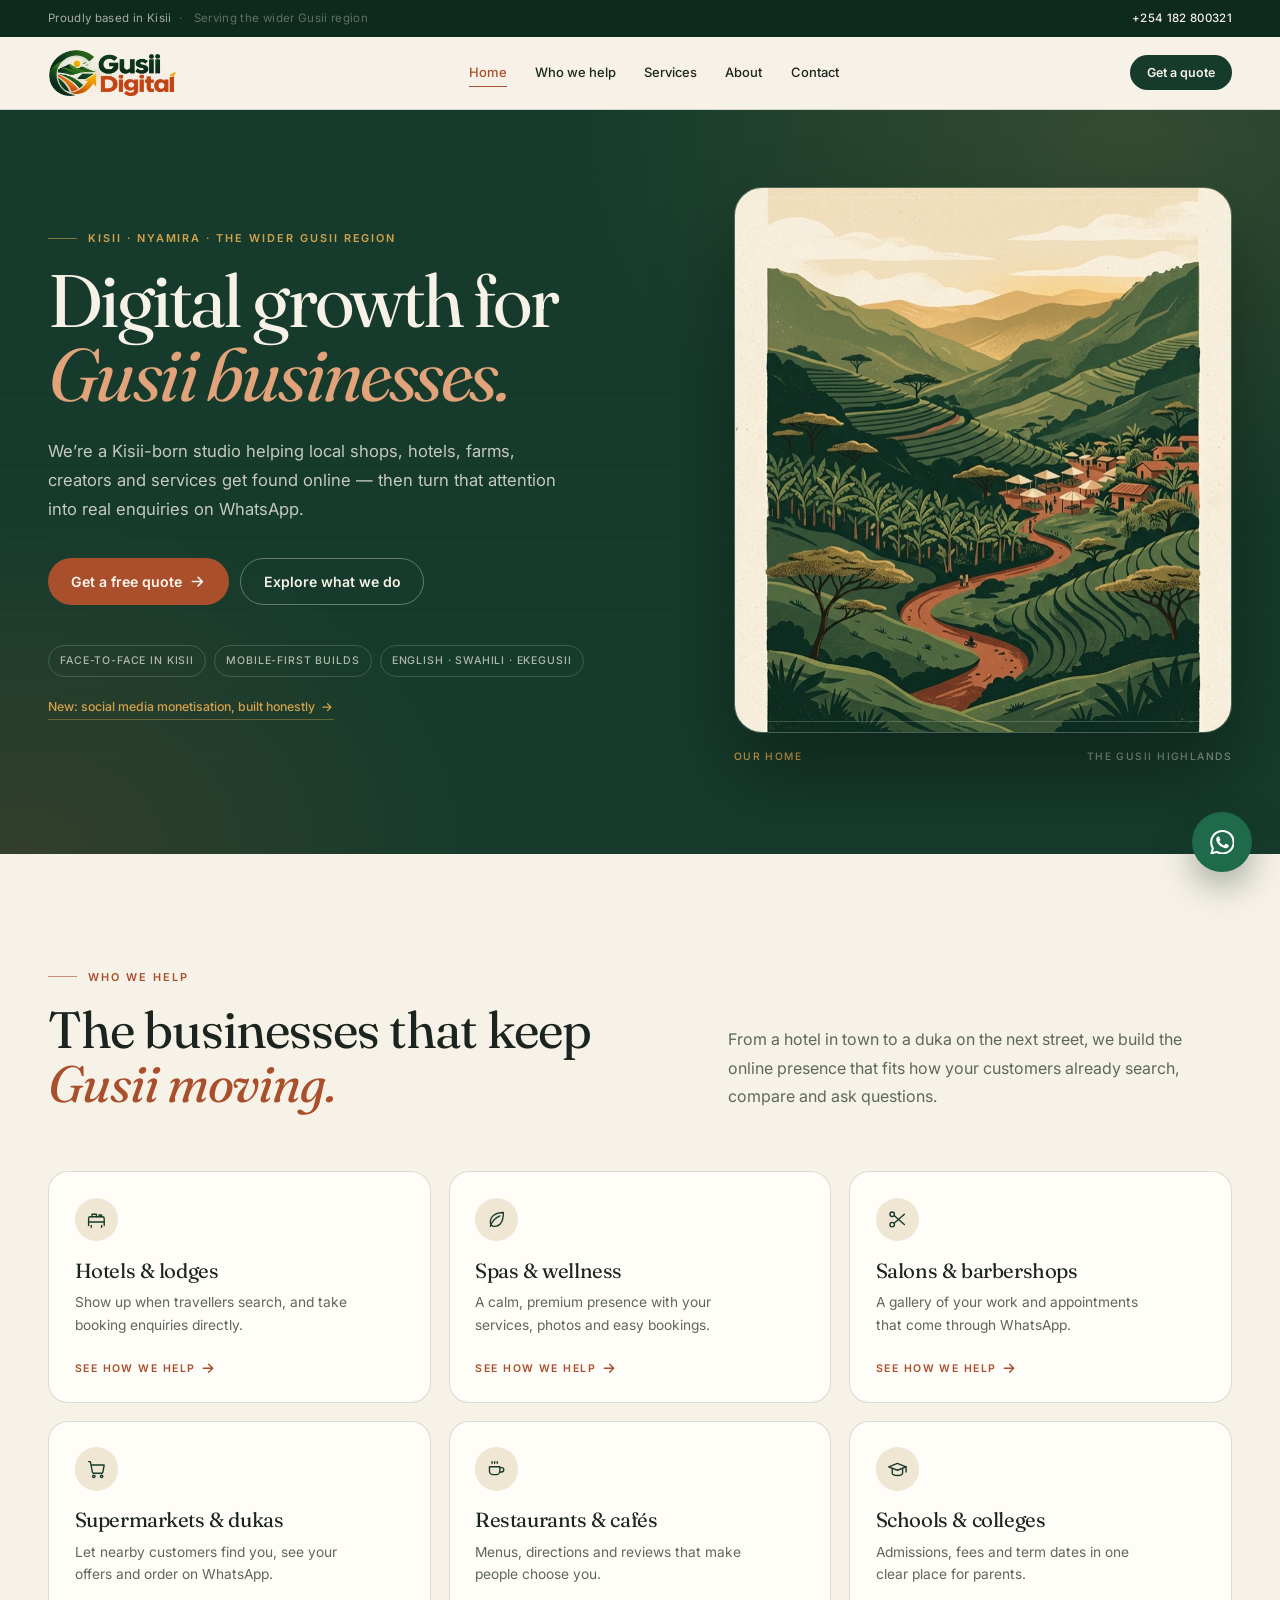
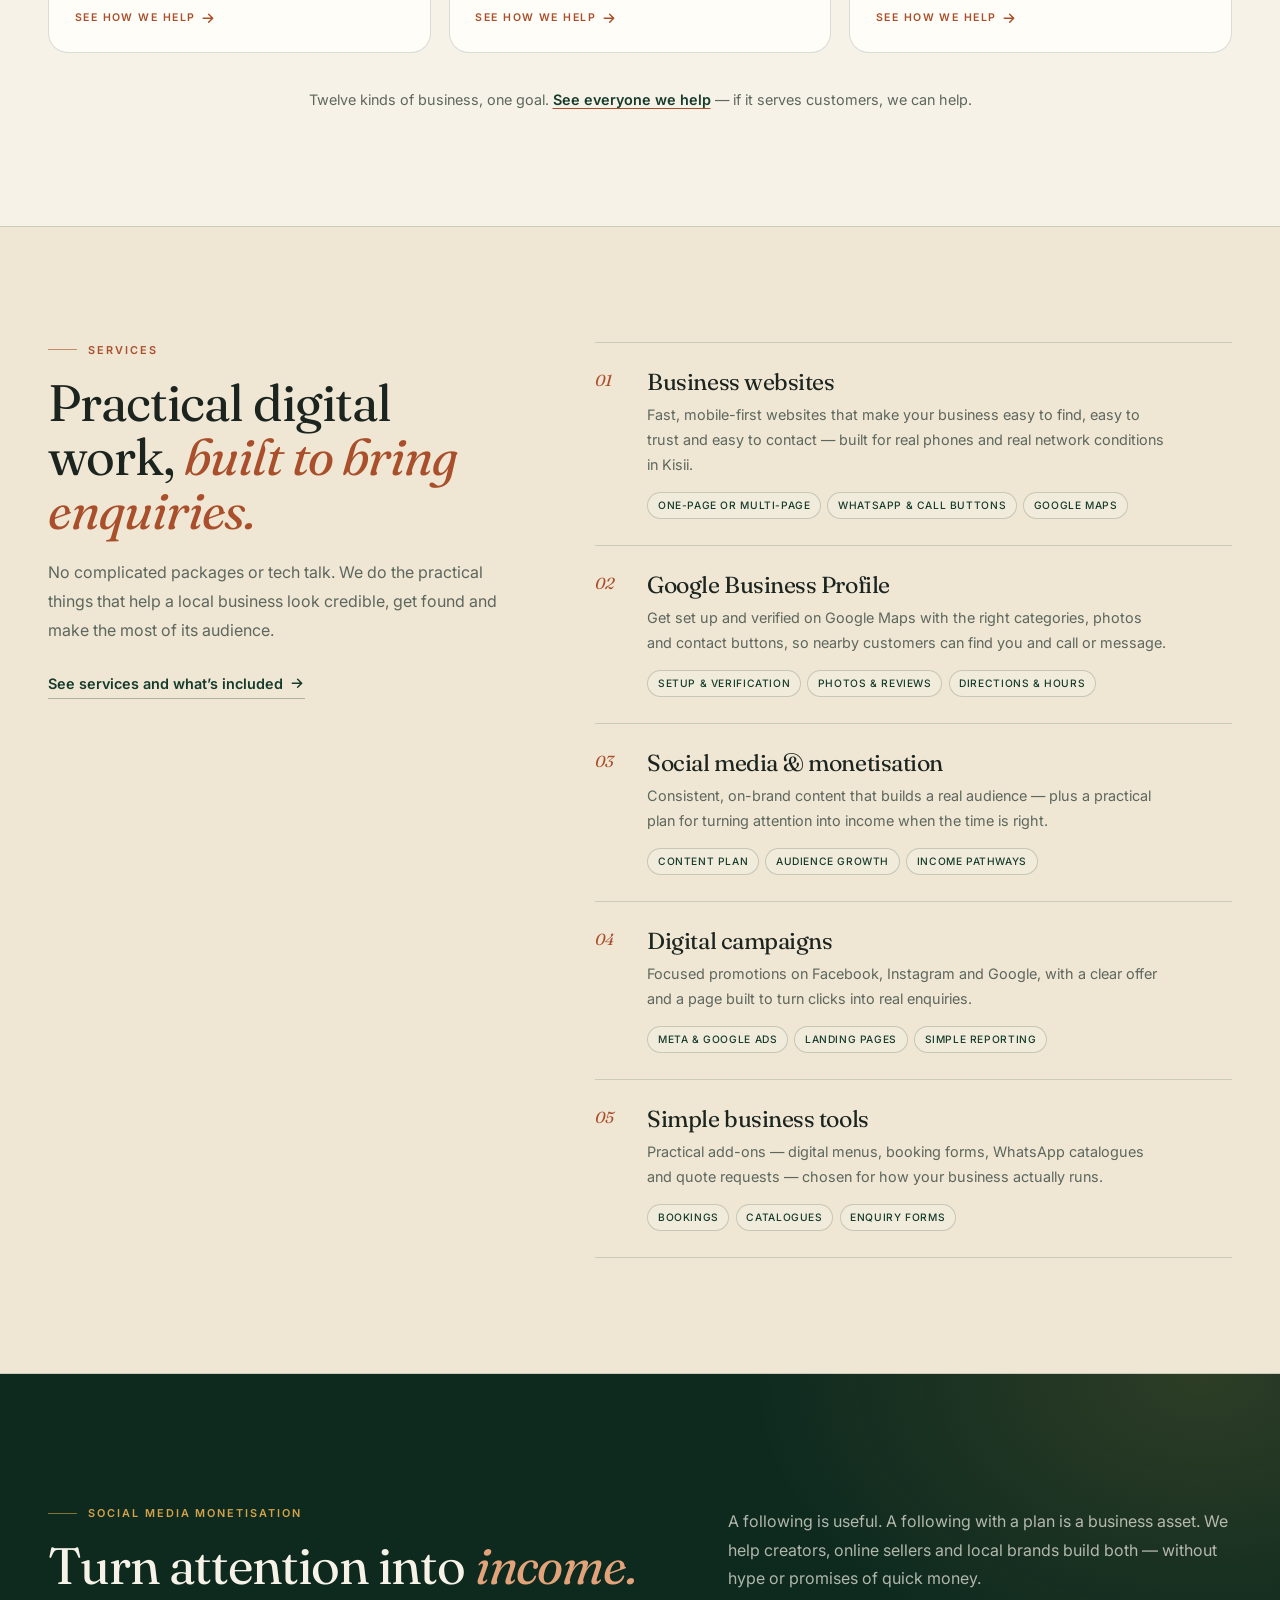
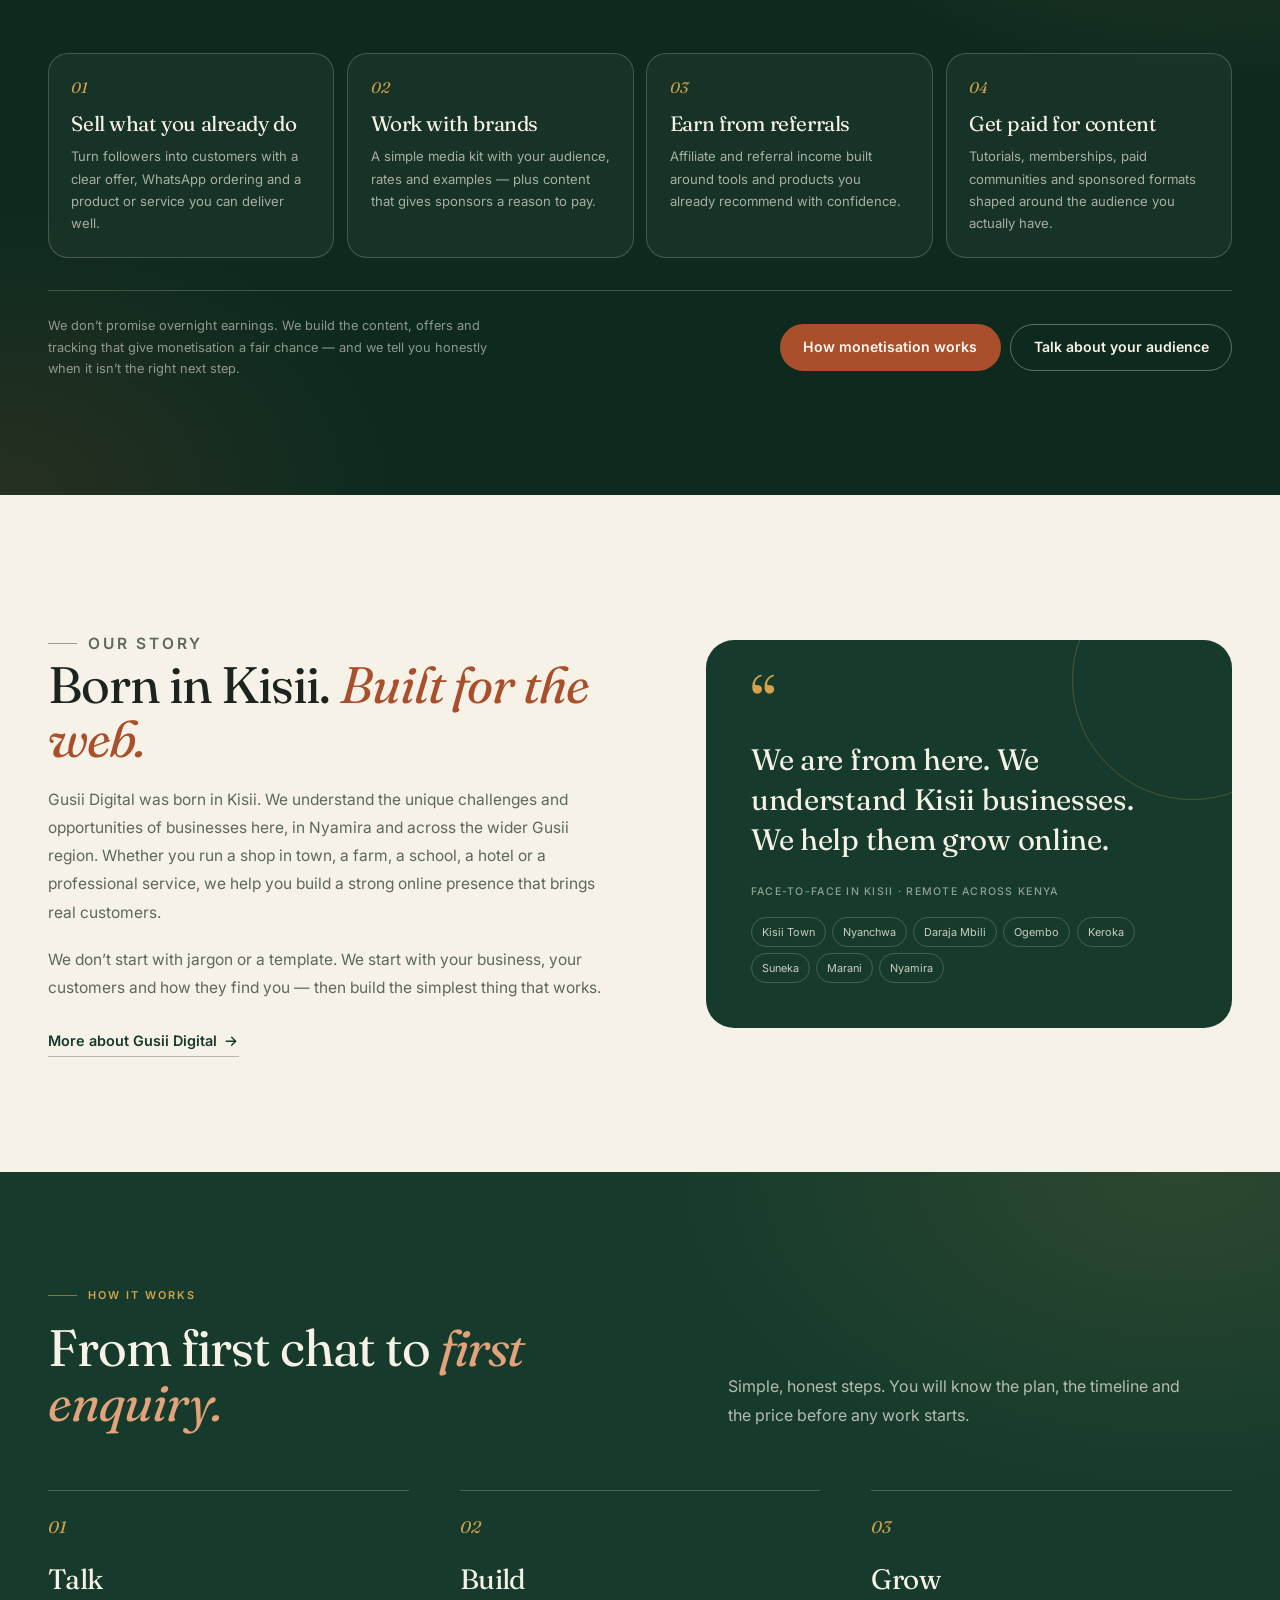
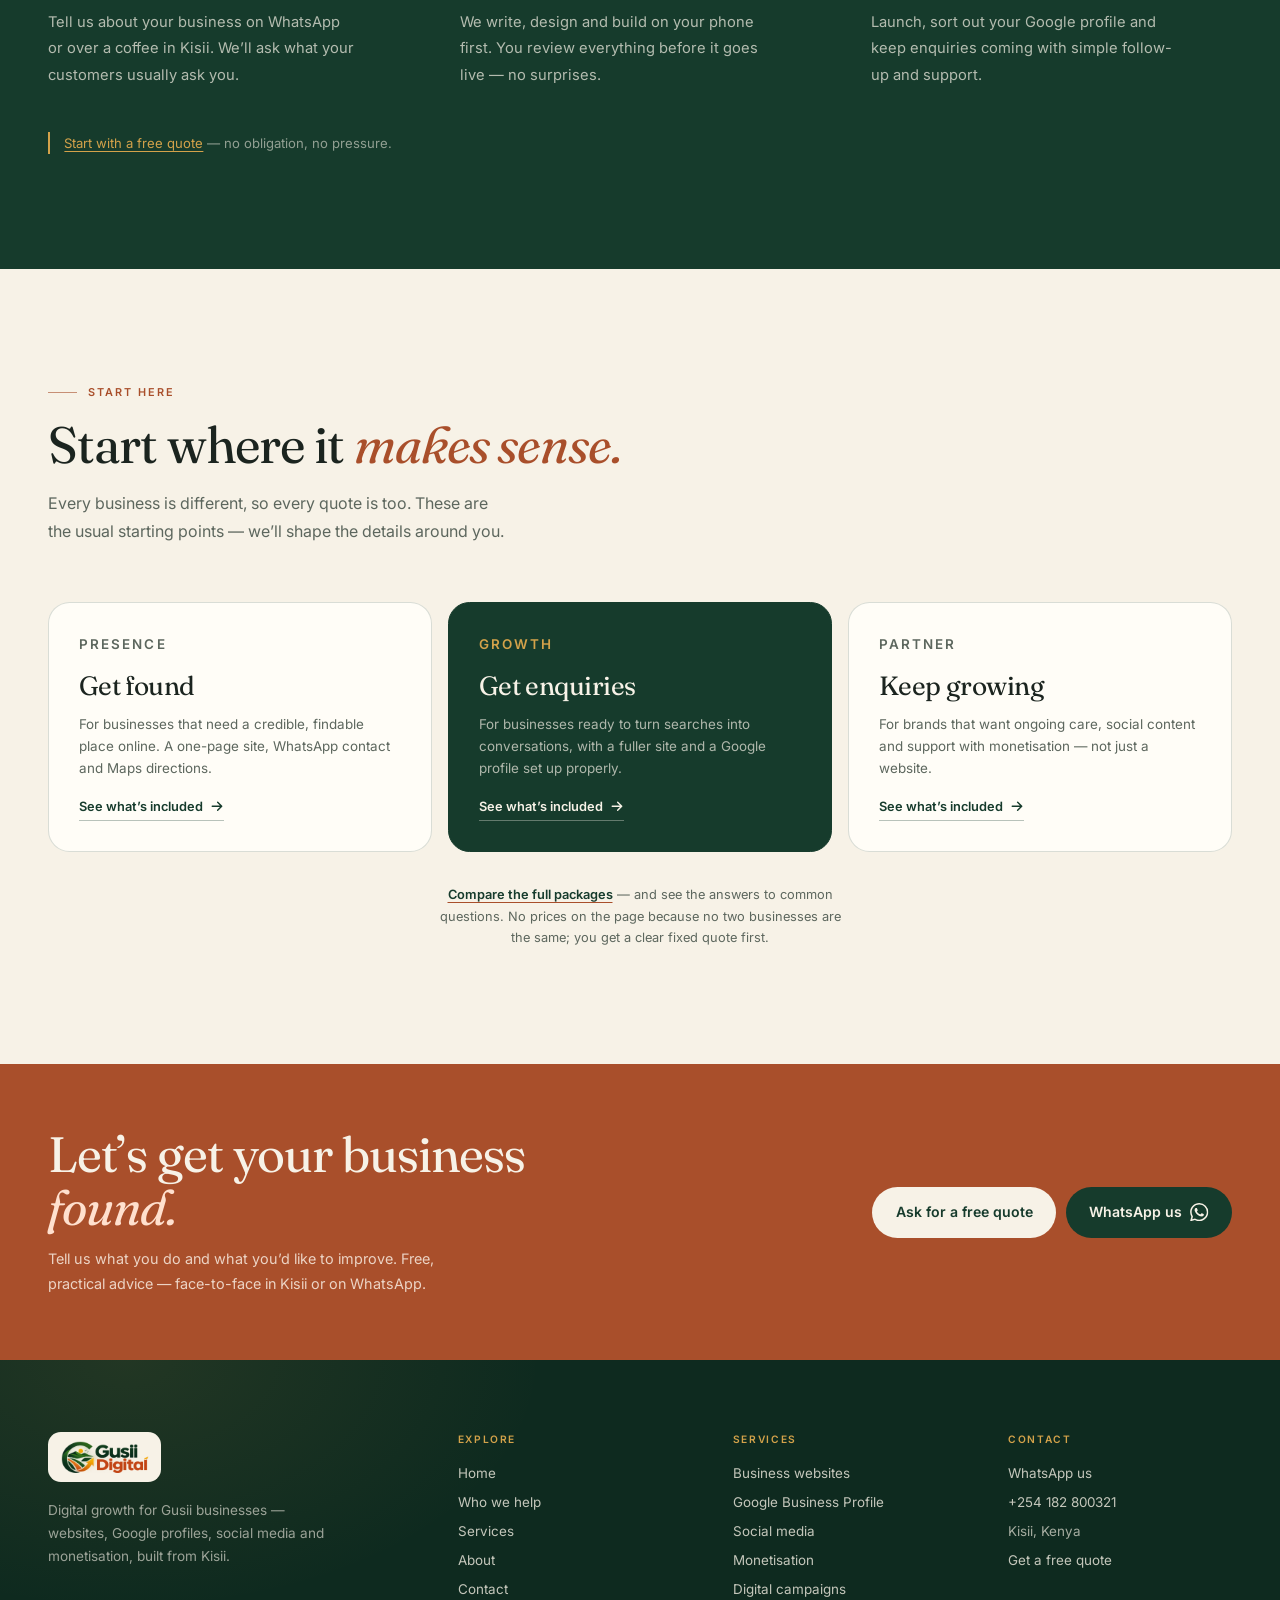
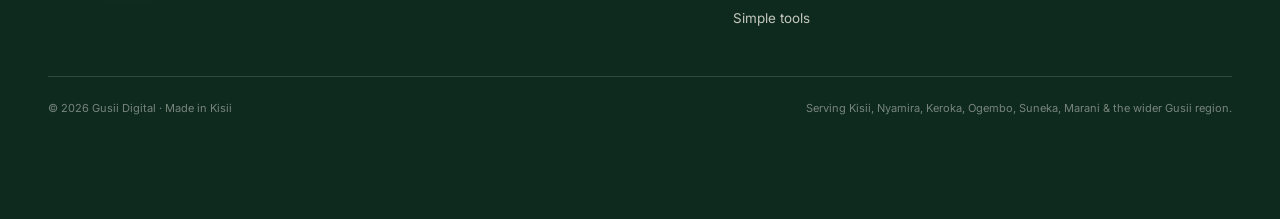
==== commit b89f2479: "Turn the brand site into a five-page experience with new logo and monetisation offer" ====
--- a/index.html
+++ b/index.html
@@ -4,42 +4,45 @@
   <meta charset="utf-8">
   <meta name="viewport" content="width=device-width, initial-scale=1">
   <title>Gusii Digital — Websites &amp; Google profiles for Kisii businesses</title>
-  <meta name="description" content="A Kisii-born digital studio helping hotels, shops, salons, farms and services across the Gusii region get found online — fast websites, Google Business Profiles and WhatsApp-ready enquiries.">
+  <meta name="description" content="A Kisii-born digital studio helping hotels, shops, salons, farms, creators and services across the Gusii region get found online — websites, Google profiles, social media and monetisation.">
   <link rel="canonical" href="https://benitchris.github.io/Gusii-digital/">
   <meta name="theme-color" content="#163b2c">
 
   <meta property="og:type" content="website">
   <meta property="og:site_name" content="Gusii Digital">
-  <meta property="og:title" content="Gusii Digital — Digital growth for Gusii businesses">
-  <meta property="og:description" content="Websites, Google Business Profiles and practical digital marketing for businesses in Kisii, Nyamira and across the Gusii region.">
+  <meta property="og:title" content="Gusii Digital — Websites &amp; Google profiles for Kisii businesses">
+  <meta property="og:description" content="A Kisii-born digital studio helping hotels, shops, salons, farms, creators and services across the Gusii region get found online — websites, Google profiles, social media and monetisation.">
   <meta property="og:url" content="https://benitchris.github.io/Gusii-digital/">
-  <meta property="og:image" content="https://benitchris.github.io/Gusii-digital/assets/kisii-highlands.jpg">
-  <meta property="og:image:alt" content="Illustration of the Gusii highlands with tea farms and market stalls">
-  <meta property="og:image:width" content="780">
-  <meta property="og:image:height" content="968">
+  <meta property="og:image" content="https://benitchris.github.io/Gusii-digital/assets/og-image.jpg">
+  <meta property="og:image:alt" content="Gusii Digital growth logo on a warm cream background">
+  <meta property="og:image:width" content="1200">
+  <meta property="og:image:height" content="630">
   <meta name="twitter:card" content="summary_large_image">
-  <meta name="twitter:title" content="Gusii Digital — Digital growth for Gusii businesses">
-  <meta name="twitter:description" content="Websites, Google Business Profiles and practical digital marketing for businesses in Kisii, Nyamira and across the Gusii region.">
-  <meta name="twitter:image" content="https://benitchris.github.io/Gusii-digital/assets/kisii-highlands.jpg">
-  <meta name="twitter:image:alt" content="Illustration of the Gusii highlands with tea farms and market stalls">
-
-  <link rel="icon" href="assets/favicon.svg" type="image/svg+xml">
+  <meta name="twitter:title" content="Gusii Digital — Websites &amp; Google profiles for Kisii businesses">
+  <meta name="twitter:description" content="A Kisii-born digital studio helping hotels, shops, salons, farms, creators and services across the Gusii region get found online — websites, Google profiles, social media and monetisation.">
+  <meta name="twitter:image" content="https://benitchris.github.io/Gusii-digital/assets/og-image.jpg">
+  <meta name="twitter:image:alt" content="Gusii Digital growth logo on a warm cream background">
+
+  <link rel="icon" href="assets/favicon.png" sizes="64x64" type="image/png">
+  <link rel="apple-touch-icon" href="assets/apple-touch-icon.png">
+  <link rel="sitemap" type="application/xml" href="sitemap.xml">
+  <link rel="preload" as="image" href="assets/logo.webp" type="image/webp">
   <link rel="preload" as="image" href="assets/kisii-highlands.jpg">
   <link rel="preconnect" href="https://fonts.googleapis.com">
   <link rel="preconnect" href="https://fonts.gstatic.com" crossorigin>
   <link href="https://fonts.googleapis.com/css2?family=Fraunces:ital,opsz,wght@0,9..144,300..700;1,9..144,300..700&amp;family=Inter:wght@400;500;600&amp;display=swap" rel="stylesheet">
   <link rel="stylesheet" href="assets/styles.css">
   <script src="assets/main.js" defer></script>
-
   <script type="application/ld+json">
   {
     "@context": "https://schema.org",
     "@type": "ProfessionalService",
     "name": "Gusii Digital",
-    "description": "Digital studio helping businesses in Kisii and the wider Gusii region get found online with websites, Google Business Profiles, social media and simple business tools.",
+    "description": "Kisii-born digital studio helping businesses, creators and organisations across the Gusii region get found online with websites, Google Business Profiles, social media, monetisation and practical digital tools.",
     "url": "https://benitchris.github.io/Gusii-digital/",
+    "logo": "https://benitchris.github.io/Gusii-digital/assets/logo.webp",
+    "image": "https://benitchris.github.io/Gusii-digital/assets/og-image.jpg",
     "telephone": "+254182800321",
-    "image": "https://benitchris.github.io/Gusii-digital/assets/kisii-highlands.jpg",
     "address": {
       "@type": "PostalAddress",
       "addressLocality": "Kisii",
@@ -123,6 +126,7 @@
     </symbol>
   </svg>
 
+
   <div class="topbar">
     <div class="shell topbar-inner">
       <p>Proudly based in Kisii <span class="topbar-sep" aria-hidden="true">·</span> <span class="topbar-region">Serving the wider Gusii region</span></p>
@@ -132,26 +136,32 @@
 
   <header class="site-header" id="top">
     <div class="shell header-inner">
-      <a class="brand" href="./" aria-label="Gusii Digital — home">
-        <svg class="brand-mark" viewBox="0 0 40 40" aria-hidden="true">
-          <rect width="40" height="40" rx="9" fill="#163b2c"/>
-          <circle cx="27.5" cy="13" r="3.4" fill="#d3a24a"/>
-          <path d="M6 26c4-6 8.5-9 14-9s10 3 14 9" fill="none" stroke="#f7f2e7" stroke-width="2.2" stroke-linecap="round"/>
-          <path d="M10 32c3-3.5 6-5 10-5s7 1.5 10 5" fill="none" stroke="#f7f2e7" stroke-width="1.8" stroke-linecap="round" opacity=".55"/>
-        </svg>
-        <span class="brand-name">Gusii <em>Digital</em></span>
+      <a class="brand" href="index.html" aria-label="Gusii Digital — home">
+        <img class="brand-logo" src="assets/logo.webp" alt="Gusii Digital" width="480" height="175">
       </a>
 
       <nav class="nav" id="primary-nav" aria-label="Primary">
-        <a href="#who">Who we help</a>
-        <a href="#services">Services</a>
-        <a href="#about">About</a>
-        <a href="#process">How it works</a>
-        <a href="#contact">Contact</a>
+        <p class="nav-eyebrow">Menu · Gusii Digital</p>
+        <ul class="nav-list">
+          <li><span class="nav-index" aria-hidden="true">01</span><a href="index.html" aria-current="page">Home</a></li>
+          <li><span class="nav-index" aria-hidden="true">02</span><a href="who-we-help.html">Who we help</a></li>
+          <li><span class="nav-index" aria-hidden="true">03</span><a href="services.html">Services</a></li>
+          <li><span class="nav-index" aria-hidden="true">04</span><a href="about.html">About</a></li>
+          <li><span class="nav-index" aria-hidden="true">05</span><a href="contact.html">Contact</a></li>
+        </ul>
+        <div class="nav-foot">
+          <p class="nav-foot-label">Start a conversation</p>
+          <a class="btn btn-accent" href="https://wa.me/254182800321?text=Hi%20Gusii%20Digital%2C%20I%27d%20like%20a%20free%20quote%20for%20my%20business." target="_blank" rel="noopener">Ask for a free quote</a>
+          <div class="nav-foot-meta">
+            <a href="https://wa.me/254182800321?text=Hi%20Gusii%20Digital%2C%20I%27d%20like%20to%20talk%20about%20my%20business." target="_blank" rel="noopener">WhatsApp · +254 182 800321</a>
+            <a href="tel:+254182800321">Call · +254 182 800321</a>
+            <p>Kisii, Kenya · serving the wider Gusii region</p>
+          </div>
+        </div>
       </nav>
 
       <div class="header-actions">
-        <a class="btn btn-solid btn-small header-cta" href="https://wa.me/254182800321?text=Hi%20Gusii%20Digital%2C%20I%27d%20like%20a%20free%20website%20quote." target="_blank" rel="noopener">Get a quote</a>
+        <a class="btn btn-solid btn-small header-cta" href="https://wa.me/254182800321?text=Hi%20Gusii%20Digital%2C%20I%27d%20like%20a%20free%20quote%20for%20my%20business." target="_blank" rel="noopener">Get a quote</a>
         <button class="nav-toggle" type="button" aria-expanded="false" aria-controls="primary-nav" aria-label="Open menu">
           <span class="nav-toggle-bars" aria-hidden="true"><i></i><i></i></span>
         </button>
@@ -159,25 +169,24 @@
     </div>
   </header>
 
+  
   <main id="main">
     <section class="hero">
       <div class="shell hero-grid">
         <div class="hero-copy">
           <p class="eyebrow eyebrow-light"><span class="eyebrow-line"></span>Kisii · Nyamira · the wider Gusii region</p>
           <h1>Digital growth for <em>Gusii businesses.</em></h1>
-          <p class="hero-lede">We’re a Kisii-born studio helping local shops, hotels, farms and services get found online — and turn that attention into real enquiries on WhatsApp.</p>
+          <p class="hero-lede">We’re a Kisii-born studio helping local shops, hotels, farms, creators and services get found online — then turn that attention into real enquiries on WhatsApp.</p>
           <div class="hero-actions">
-            <a class="btn btn-accent" href="https://wa.me/254182800321?text=Hi%20Gusii%20Digital%2C%20I%27d%20like%20a%20free%20website%20quote." target="_blank" rel="noopener">
-              Get a free website quote
-              <svg class="arrow-icon" aria-hidden="true"><use href="#i-arrow"></use></svg>
-            </a>
-            <a class="btn btn-ghost" href="#services">Explore our services</a>
+            <a class="btn btn-accent" href="https://wa.me/254182800321?text=Hi%20Gusii%20Digital%2C%20I%27d%20like%20a%20free%20quote%20for%20my%20business." target="_blank" rel="noopener">Get a free quote <svg class="arrow-icon" aria-hidden="true"><use href="#i-arrow"></use></svg></a>
+            <a class="btn btn-ghost" href="services.html">Explore what we do</a>
           </div>
           <ul class="hero-trust">
             <li>Face-to-face in Kisii</li>
             <li>Mobile-first builds</li>
             <li>English · Swahili · Ekegusii</li>
           </ul>
+          <a class="hero-note" href="services.html#monetisation">New: social media monetisation, built honestly <svg class="arrow-icon" aria-hidden="true"><use href="#i-arrow"></use></svg></a>
         </div>
 
         <figure class="hero-visual">
@@ -200,92 +209,50 @@
         </div>
 
         <div class="biz-grid">
-          <a class="biz-card" href="https://wa.me/254182800321?text=Hi%20Gusii%20Digital%2C%20I%20run%20a%20hotel%20or%20lodge%20and%20I%27d%20like%20help%20getting%20found%20online." target="_blank" rel="noopener" data-reveal>
+          <a class="biz-card" href="who-we-help.html#hospitality" data-reveal>
             <span class="biz-icon"><svg aria-hidden="true"><use href="#i-hotel"></use></svg></span>
             <h3>Hotels &amp; lodges</h3>
             <p>Show up when travellers search, and take booking enquiries directly.</p>
-            <span class="card-cta">Let’s talk <svg class="arrow-icon" aria-hidden="true"><use href="#i-arrow"></use></svg></span>
+            <span class="card-cta">See how we help <svg class="arrow-icon" aria-hidden="true"><use href="#i-arrow"></use></svg></span>
           </a>
 
-          <a class="biz-card" href="https://wa.me/254182800321?text=Hi%20Gusii%20Digital%2C%20I%20run%20a%20spa%20or%20wellness%20business%20and%20I%27d%20like%20help%20getting%20found%20online." target="_blank" rel="noopener" data-reveal>
+          <a class="biz-card" href="who-we-help.html#hospitality" data-reveal>
             <span class="biz-icon"><svg aria-hidden="true"><use href="#i-leaf"></use></svg></span>
             <h3>Spas &amp; wellness</h3>
             <p>A calm, premium presence with your services, photos and easy bookings.</p>
-            <span class="card-cta">Let’s talk <svg class="arrow-icon" aria-hidden="true"><use href="#i-arrow"></use></svg></span>
+            <span class="card-cta">See how we help <svg class="arrow-icon" aria-hidden="true"><use href="#i-arrow"></use></svg></span>
           </a>
 
-          <a class="biz-card" href="https://wa.me/254182800321?text=Hi%20Gusii%20Digital%2C%20I%20run%20a%20salon%20or%20barbershop%20and%20I%27d%20like%20help%20getting%20found%20online." target="_blank" rel="noopener" data-reveal>
+          <a class="biz-card" href="who-we-help.html#shops" data-reveal>
             <span class="biz-icon"><svg aria-hidden="true"><use href="#i-scissors"></use></svg></span>
             <h3>Salons &amp; barbershops</h3>
             <p>A gallery of your work and appointments that come through WhatsApp.</p>
-            <span class="card-cta">Let’s talk <svg class="arrow-icon" aria-hidden="true"><use href="#i-arrow"></use></svg></span>
+            <span class="card-cta">See how we help <svg class="arrow-icon" aria-hidden="true"><use href="#i-arrow"></use></svg></span>
           </a>
 
-          <a class="biz-card" href="https://wa.me/254182800321?text=Hi%20Gusii%20Digital%2C%20I%20run%20a%20supermarket%20or%20duka%20and%20I%27d%20like%20help%20getting%20found%20online." target="_blank" rel="noopener" data-reveal>
+          <a class="biz-card" href="who-we-help.html#shops" data-reveal>
             <span class="biz-icon"><svg aria-hidden="true"><use href="#i-cart"></use></svg></span>
             <h3>Supermarkets &amp; dukas</h3>
             <p>Let nearby customers find you, see your offers and order on WhatsApp.</p>
-            <span class="card-cta">Let’s talk <svg class="arrow-icon" aria-hidden="true"><use href="#i-arrow"></use></svg></span>
+            <span class="card-cta">See how we help <svg class="arrow-icon" aria-hidden="true"><use href="#i-arrow"></use></svg></span>
           </a>
 
-          <a class="biz-card" href="https://wa.me/254182800321?text=Hi%20Gusii%20Digital%2C%20I%20run%20a%20restaurant%2C%20caf%C3%A9%20or%20bar%20and%20I%27d%20like%20help%20getting%20found%20online." target="_blank" rel="noopener" data-reveal>
+          <a class="biz-card" href="who-we-help.html#hospitality" data-reveal>
             <span class="biz-icon"><svg aria-hidden="true"><use href="#i-cup"></use></svg></span>
-            <h3>Restaurants, cafés &amp; bars</h3>
+            <h3>Restaurants &amp; cafés</h3>
             <p>Menus, directions and reviews that make people choose you.</p>
-            <span class="card-cta">Let’s talk <svg class="arrow-icon" aria-hidden="true"><use href="#i-arrow"></use></svg></span>
+            <span class="card-cta">See how we help <svg class="arrow-icon" aria-hidden="true"><use href="#i-arrow"></use></svg></span>
           </a>
 
-          <a class="biz-card" href="https://wa.me/254182800321?text=Hi%20Gusii%20Digital%2C%20I%20run%20a%20school%20or%20college%20and%20I%27d%20like%20help%20getting%20found%20online." target="_blank" rel="noopener" data-reveal>
+          <a class="biz-card" href="who-we-help.html#learning" data-reveal>
             <span class="biz-icon"><svg aria-hidden="true"><use href="#i-cap"></use></svg></span>
             <h3>Schools &amp; colleges</h3>
             <p>Admissions, fees and term dates in one clear place for parents.</p>
-            <span class="card-cta">Let’s talk <svg class="arrow-icon" aria-hidden="true"><use href="#i-arrow"></use></svg></span>
+            <span class="card-cta">See how we help <svg class="arrow-icon" aria-hidden="true"><use href="#i-arrow"></use></svg></span>
           </a>
-
-          <a class="biz-card" href="https://wa.me/254182800321?text=Hi%20Gusii%20Digital%2C%20I%20run%20a%20farm%20or%20agribusiness%20and%20I%27d%20like%20help%20getting%20found%20online." target="_blank" rel="noopener" data-reveal>
-            <span class="biz-icon"><svg aria-hidden="true"><use href="#i-sprout"></use></svg></span>
-            <h3>Farms &amp; agribusiness</h3>
-            <p>Tell buyers what you grow, and coordinate orders without phone tag.</p>
-            <span class="card-cta">Let’s talk <svg class="arrow-icon" aria-hidden="true"><use href="#i-arrow"></use></svg></span>
-          </a>
-
-          <a class="biz-card" href="https://wa.me/254182800321?text=Hi%20Gusii%20Digital%2C%20I%20run%20a%20hardware%20or%20construction%20business%20and%20I%27d%20like%20help%20getting%20found%20online." target="_blank" rel="noopener" data-reveal>
-            <span class="biz-icon"><svg aria-hidden="true"><use href="#i-tool"></use></svg></span>
-            <h3>Hardware &amp; construction</h3>
-            <p>A clear catalogue of supplies, delivery details and fast quote requests.</p>
-            <span class="card-cta">Let’s talk <svg class="arrow-icon" aria-hidden="true"><use href="#i-arrow"></use></svg></span>
-          </a>
-
-          <a class="biz-card" href="https://wa.me/254182800321?text=Hi%20Gusii%20Digital%2C%20I%20run%20a%20clinic%2C%20pharmacy%20or%20lab%20and%20I%27d%20like%20help%20getting%20found%20online." target="_blank" rel="noopener" data-reveal>
-            <span class="biz-icon"><svg aria-hidden="true"><use href="#i-health"></use></svg></span>
-            <h3>Clinics &amp; pharmacies</h3>
-            <p>Services, opening hours and directions people can trust at a glance.</p>
-            <span class="card-cta">Let’s talk <svg class="arrow-icon" aria-hidden="true"><use href="#i-arrow"></use></svg></span>
-          </a>
-
-          <a class="biz-card" href="https://wa.me/254182800321?text=Hi%20Gusii%20Digital%2C%20I%20run%20a%20professional%20service%20business%20and%20I%27d%20like%20help%20getting%20found%20online." target="_blank" rel="noopener" data-reveal>
-            <span class="biz-icon"><svg aria-hidden="true"><use href="#i-briefcase"></use></svg></span>
-            <h3>Professional services</h3>
-            <p>Look established online and turn searches into consultations.</p>
-            <span class="card-cta">Let’s talk <svg class="arrow-icon" aria-hidden="true"><use href="#i-arrow"></use></svg></span>
-          </a>
-
-          <a class="biz-card" href="https://wa.me/254182800321?text=Hi%20Gusii%20Digital%2C%20I%20run%20a%20real%20estate%20or%20rental%20business%20and%20I%27d%20like%20help%20getting%20found%20online." target="_blank" rel="noopener" data-reveal>
-            <span class="biz-icon"><svg aria-hidden="true"><use href="#i-house"></use></svg></span>
-            <h3>Real estate &amp; rentals</h3>
-            <p>List properties with photos, pricing and viewing enquiries in one link.</p>
-            <span class="card-cta">Let’s talk <svg class="arrow-icon" aria-hidden="true"><use href="#i-arrow"></use></svg></span>
-          </a>
-
-          <a class="biz-card" href="https://wa.me/254182800321?text=Hi%20Gusii%20Digital%2C%20I%20run%20a%20transport%2C%20tours%20or%20events%20business%20and%20I%27d%20like%20help%20getting%20found%20online." target="_blank" rel="noopener" data-reveal>
-            <span class="biz-icon"><svg aria-hidden="true"><use href="#i-bus"></use></svg></span>
-            <h3>Transport, tours &amp; events</h3>
-            <p>Packages, schedules and booking details that are easy to share.</p>
-            <span class="card-cta">Let’s talk <svg class="arrow-icon" aria-hidden="true"><use href="#i-arrow"></use></svg></span>
-          </a>
-        </div>
-
-        <p class="biz-note" data-reveal>Don’t see your business? <a href="https://wa.me/254182800321?text=Hi%20Gusii%20Digital%2C%20I%27d%20like%20to%20talk%20about%20my%20business." target="_blank" rel="noopener">Tell us what you do</a> — if it serves customers, we can help.</p>
+        </div>
+
+        <p class="biz-note" data-reveal>Twelve kinds of business, one goal. <a href="who-we-help.html">See everyone we help</a> — if it serves customers, we can help.</p>
       </div>
     </section>
 
@@ -293,16 +260,16 @@
       <div class="shell services-grid">
         <div class="services-intro" data-reveal>
           <p class="eyebrow"><span class="eyebrow-line"></span>Services</p>
-          <h2>Plain-language digital work, <em>built to bring enquiries.</em></h2>
-          <p class="section-intro">No complicated packages or tech talk. We do the practical things that help a local business look credible and get found.</p>
-          <a class="text-link" href="https://wa.me/254182800321?text=Hi%20Gusii%20Digital%2C%20I%27m%20not%20sure%20what%20I%20need%20yet.%20Can%20we%20talk%3F" target="_blank" rel="noopener">Not sure what you need? Let’s talk <svg class="arrow-icon" aria-hidden="true"><use href="#i-arrow"></use></svg></a>
+          <h2>Practical digital work, <em>built to bring enquiries.</em></h2>
+          <p class="section-intro">No complicated packages or tech talk. We do the practical things that help a local business look credible, get found and make the most of its audience.</p>
+          <a class="text-link" href="services.html">See services and what’s included <svg class="arrow-icon" aria-hidden="true"><use href="#i-arrow"></use></svg></a>
         </div>
 
         <ol class="service-list">
           <li data-reveal>
             <span class="service-num">01</span>
             <div>
-              <h3>Business websites</h3>
+              <h3><a href="services.html#websites">Business websites</a></h3>
               <p>Fast, mobile-first websites that make your business easy to find, easy to trust and easy to contact — built for real phones and real network conditions in Kisii.</p>
               <ul class="tags"><li>One-page or multi-page</li><li>WhatsApp &amp; call buttons</li><li>Google Maps</li></ul>
             </div>
@@ -310,7 +277,7 @@
           <li data-reveal>
             <span class="service-num">02</span>
             <div>
-              <h3>Google Business Profile</h3>
+              <h3><a href="services.html#google-profile">Google Business Profile</a></h3>
               <p>Get set up and verified on Google Maps with the right categories, photos and contact buttons, so nearby customers can find you and call or message.</p>
               <ul class="tags"><li>Setup &amp; verification</li><li>Photos &amp; reviews</li><li>Directions &amp; hours</li></ul>
             </div>
@@ -318,15 +285,15 @@
           <li data-reveal>
             <span class="service-num">03</span>
             <div>
-              <h3>Social media that sells</h3>
-              <p>Consistent, on-brand content for Facebook, Instagram and TikTok — planned around your offers and enquiries, not random posting.</p>
-              <ul class="tags"><li>Content plan</li><li>Design &amp; captions</li><li>WhatsApp follow-up</li></ul>
+              <h3><a href="services.html#social">Social media &amp; monetisation</a></h3>
+              <p>Consistent, on-brand content that builds a real audience — plus a practical plan for turning attention into income when the time is right.</p>
+              <ul class="tags"><li>Content plan</li><li>Audience growth</li><li>Income pathways</li></ul>
             </div>
           </li>
           <li data-reveal>
             <span class="service-num">04</span>
             <div>
-              <h3>Digital campaigns</h3>
+              <h3><a href="services.html#campaigns">Digital campaigns</a></h3>
               <p>Focused promotions on Facebook, Instagram and Google, with a clear offer and a page built to turn clicks into real enquiries.</p>
               <ul class="tags"><li>Meta &amp; Google ads</li><li>Landing pages</li><li>Simple reporting</li></ul>
             </div>
@@ -334,12 +301,55 @@
           <li data-reveal>
             <span class="service-num">05</span>
             <div>
-              <h3>Simple business tools</h3>
+              <h3><a href="services.html#tools">Simple business tools</a></h3>
               <p>Practical add-ons — digital menus, booking forms, WhatsApp catalogues and quote requests — chosen for how your business actually runs.</p>
               <ul class="tags"><li>Bookings</li><li>Catalogues</li><li>Enquiry forms</li></ul>
             </div>
           </li>
         </ol>
+      </div>
+    </section>
+
+    <section class="monetisation" id="monetisation">
+      <div class="shell">
+        <div class="section-head">
+          <div data-reveal>
+            <p class="eyebrow"><span class="eyebrow-line"></span>Social media monetisation</p>
+            <h2>Turn attention into <em>income.</em></h2>
+          </div>
+          <p class="section-intro intro-light" data-reveal>A following is useful. A following with a plan is a business asset. We help creators, online sellers and local brands build both — without hype or promises of quick money.</p>
+        </div>
+
+        <div class="money-grid">
+          <article class="money-card" data-reveal>
+            <span class="money-num">01</span>
+            <h3>Sell what you already do</h3>
+            <p>Turn followers into customers with a clear offer, WhatsApp ordering and a product or service you can deliver well.</p>
+          </article>
+          <article class="money-card" data-reveal>
+            <span class="money-num">02</span>
+            <h3>Work with brands</h3>
+            <p>A simple media kit with your audience, rates and examples — plus content that gives sponsors a reason to pay.</p>
+          </article>
+          <article class="money-card" data-reveal>
+            <span class="money-num">03</span>
+            <h3>Earn from referrals</h3>
+            <p>Affiliate and referral income built around tools and products you already recommend with confidence.</p>
+          </article>
+          <article class="money-card" data-reveal>
+            <span class="money-num">04</span>
+            <h3>Get paid for content</h3>
+            <p>Tutorials, memberships, paid communities and sponsored formats shaped around the audience you actually have.</p>
+          </article>
+        </div>
+
+        <div class="monetisation-foot" data-reveal>
+          <p>We don’t promise overnight earnings. We build the content, offers and tracking that give monetisation a fair chance — and we tell you honestly when it isn’t the right next step.</p>
+          <div class="monetisation-actions">
+            <a class="btn btn-accent" href="services.html#monetisation">How monetisation works</a>
+            <a class="btn btn-ghost" href="https://wa.me/254182800321?text=Hi%20Gusii%20Digital%2C%20I%27d%20like%20to%20talk%20about%20social%20media%20monetisation." target="_blank" rel="noopener">Talk about your audience</a>
+          </div>
+        </div>
       </div>
     </section>
 
@@ -350,6 +360,7 @@
           <h2>Born in Kisii. <em>Built for the web.</em></h2>
           <p>Gusii Digital was born in Kisii. We understand the unique challenges and opportunities of businesses here, in Nyamira and across the wider Gusii region. Whether you run a shop in town, a farm, a school, a hotel or a professional service, we help you build a strong online presence that brings real customers.</p>
           <p>We don’t start with jargon or a template. We start with your business, your customers and how they find you — then build the simplest thing that works.</p>
+          <a class="text-link" href="about.html">More about Gusii Digital <svg class="arrow-icon" aria-hidden="true"><use href="#i-arrow"></use></svg></a>
         </div>
 
         <aside class="quote-card" data-reveal>
@@ -361,27 +372,6 @@
           </ul>
         </aside>
       </div>
-
-      <div class="shell">
-        <div class="advantage-grid">
-          <div class="advantage" data-reveal>
-            <h3>We meet you</h3>
-            <p>Prefer to talk in person? We meet face-to-face in Kisii and review your site on your phone, together.</p>
-          </div>
-          <div class="advantage" data-reveal>
-            <h3>Local behaviour</h3>
-            <p>Built around how customers here actually search, compare and message — usually from a phone, usually on WhatsApp.</p>
-          </div>
-          <div class="advantage" data-reveal>
-            <h3>Your language</h3>
-            <p>We work in English, Swahili and Ekegusii when that makes the conversation easier.</p>
-          </div>
-          <div class="advantage" data-reveal>
-            <h3>Practical, not complicated</h3>
-            <p>Clear quotes, plain explanations and tools you will actually use after the site goes live.</p>
-          </div>
-        </div>
-      </div>
     </section>
 
     <section class="section process" id="process">
@@ -412,7 +402,7 @@
           </li>
         </ol>
 
-        <p class="process-note" data-reveal>Most conversations start with a free quote request — no obligation, no pressure.</p>
+        <p class="process-note" data-reveal><a href="contact.html">Start with a free quote</a> — no obligation, no pressure.</p>
       </div>
     </section>
 
@@ -424,226 +414,77 @@
           <p class="section-intro">Every business is different, so every quote is too. These are the usual starting points — we’ll shape the details around you.</p>
         </div>
 
-        <div class="package-grid">
-          <article class="package-card" data-reveal>
+        <div class="package-preview-grid">
+          <article class="package-preview" data-reveal>
             <p class="package-kicker">Presence</p>
             <h3>Get found</h3>
-            <p class="package-for">For businesses that need a credible place online.</p>
-            <ul class="package-list">
-              <li>One-page website</li>
-              <li>WhatsApp &amp; call buttons</li>
-              <li>Google Maps directions</li>
-              <li>Mobile-first build</li>
-            </ul>
-            <a class="btn btn-outline package-cta" href="https://wa.me/254182800321?text=Hi%20Gusii%20Digital%2C%20I%27m%20interested%20in%20the%20Presence%20package.%20Please%20send%20me%20a%20quote." target="_blank" rel="noopener">Ask for a quote</a>
-          </article>
-
-          <article class="package-card package-featured" data-reveal>
-            <p class="package-badge">Recommended</p>
+            <p>For businesses that need a credible, findable place online. A one-page site, WhatsApp contact and Maps directions.</p>
+            <a class="text-link" href="services.html#packages">See what’s included <svg class="arrow-icon" aria-hidden="true"><use href="#i-arrow"></use></svg></a>
+          </article>
+
+          <article class="package-preview is-featured" data-reveal>
             <p class="package-kicker">Growth</p>
             <h3>Get enquiries</h3>
-            <p class="package-for">For businesses ready to turn searches into conversations.</p>
-            <ul class="package-list">
-              <li>Multi-page website</li>
-              <li>Google Business Profile setup</li>
-              <li>Photo &amp; content direction</li>
-              <li>Enquiry tracking</li>
-            </ul>
-            <a class="btn btn-accent package-cta" href="https://wa.me/254182800321?text=Hi%20Gusii%20Digital%2C%20I%27m%20interested%20in%20the%20Growth%20package.%20Please%20send%20me%20a%20quote." target="_blank" rel="noopener">Ask for a quote</a>
-          </article>
-
-          <article class="package-card" data-reveal>
+            <p>For businesses ready to turn searches into conversations, with a fuller site and a Google profile set up properly.</p>
+            <a class="text-link" href="services.html#packages">See what’s included <svg class="arrow-icon" aria-hidden="true"><use href="#i-arrow"></use></svg></a>
+          </article>
+
+          <article class="package-preview" data-reveal>
             <p class="package-kicker">Partner</p>
             <h3>Keep growing</h3>
-            <p class="package-for">For brands that want ongoing help, not just a website.</p>
-            <ul class="package-list">
-              <li>Website &amp; profile care</li>
-              <li>Monthly social content</li>
-              <li>Campaign landing pages</li>
-              <li>Priority WhatsApp support</li>
-            </ul>
-            <a class="btn btn-outline package-cta" href="https://wa.me/254182800321?text=Hi%20Gusii%20Digital%2C%20I%27m%20interested%20in%20ongoing%20support.%20Please%20send%20me%20a%20quote." target="_blank" rel="noopener">Ask for a quote</a>
-          </article>
-        </div>
-
-        <p class="packages-note" data-reveal>No prices on the page because no two businesses are the same. After a short chat, you get a clear fixed quote before any work starts.</p>
-      </div>
-    </section>
-
-    <section class="section faq" id="faq">
-      <div class="shell faq-grid">
-        <div data-reveal>
-          <p class="eyebrow"><span class="eyebrow-line"></span>Questions</p>
-          <h2>Good to <em>know.</em></h2>
-          <p class="section-intro">Still unsure? <a class="inline-link" href="https://wa.me/254182800321?text=Hi%20Gusii%20Digital%2C%20I%20have%20a%20question%20about%20getting%20my%20business%20online." target="_blank" rel="noopener">Ask us on WhatsApp</a> and we’ll give you a straight answer.</p>
-        </div>
-
-        <div class="faq-list">
-          <details>
-            <summary>How much does a website cost?</summary>
-            <p>It depends on what the site needs to do — the number of pages, photos, bookings and extras. After a short conversation we send a clear fixed quote, so you know the full cost before we start. No hidden extras.</p>
-          </details>
-          <details>
-            <summary>I already have a Facebook page. Do I still need a website?</summary>
-            <p>Facebook is great for conversation and updates. A website gives you one official link you control, with your services, location, photos and a clear way to enquire. We can connect the two so they work together.</p>
-          </details>
-          <details>
-            <summary>Do you only work with businesses in Kisii?</summary>
-            <p>We’re based in Kisii and love working face-to-face across the Gusii region. We also work remotely with clients elsewhere in Kenya — WhatsApp, calls and screen sharing make it straightforward.</p>
-          </details>
-          <details>
-            <summary>I’m not good with technology. Will I manage?</summary>
-            <p>That’s normal, and it’s our job to make it simple. We set things up, keep the tools practical, and show you how to check enquiries. You can always reach us on WhatsApp afterwards.</p>
-          </details>
-          <details>
-            <summary>Can you help a small duka or a new business?</summary>
-            <p>Yes. Some of the most useful work is getting a small business found on Google and reachable on WhatsApp. We’ll start with what makes sense for your stage and your budget.</p>
-          </details>
-        </div>
-      </div>
-    </section>
-
-    <section class="section contact" id="contact">
+            <p>For brands that want ongoing care, social content and support with monetisation — not just a website.</p>
+            <a class="text-link" href="services.html#packages">See what’s included <svg class="arrow-icon" aria-hidden="true"><use href="#i-arrow"></use></svg></a>
+          </article>
+        </div>
+
+        <p class="packages-note" data-reveal><a class="inline-link" href="services.html#packages">Compare the full packages</a> — and see the answers to common questions. No prices on the page because no two businesses are the same; you get a clear fixed quote first.</p>
+      </div>
+    </section>
+
+    <section class="cta-band">
       <div class="shell">
-        <div class="contact-head" data-reveal>
-          <p class="eyebrow"><span class="eyebrow-line"></span>Contact</p>
+        <div>
           <h2>Let’s get your business <em>found.</em></h2>
-          <p class="section-intro">Tell us what you do and what you’d like to improve. A free, no-pressure chat — face-to-face in Kisii, or on WhatsApp.</p>
-        </div>
-
-        <div class="contact-grid">
-          <form class="contact-form" id="enquiry-form" data-reveal>
-            <div class="field-row">
-              <div class="field">
-                <label for="name">Your name</label>
-                <input type="text" id="name" name="name" autocomplete="name" placeholder="e.g. Ben Chris" required>
-              </div>
-              <div class="field">
-                <label for="business">Business name</label>
-                <input type="text" id="business" name="business" autocomplete="organization" placeholder="e.g. Nyamira Fresh Farm" required>
-              </div>
-            </div>
-
-            <div class="field">
-              <label for="business-type">What kind of business?</label>
-              <select id="business-type" name="business-type" required>
-                <option value="" selected disabled>Choose one</option>
-                <option>Hotel or lodge</option>
-                <option>Spa or wellness</option>
-                <option>Salon or barbershop</option>
-                <option>Supermarket or duka</option>
-                <option>Restaurant, café or bar</option>
-                <option>School or college</option>
-                <option>Farm or agribusiness</option>
-                <option>Hardware or construction</option>
-                <option>Clinic, pharmacy or lab</option>
-                <option>Professional service</option>
-                <option>Real estate or rentals</option>
-                <option>Transport, tours or events</option>
-                <option>Something else</option>
-              </select>
-            </div>
-
-            <div class="field">
-              <label for="message">What do you need?</label>
-              <textarea id="message" name="message" rows="4" placeholder="A website, a Google profile, more enquiries — tell us in your own words." required></textarea>
-            </div>
-
-            <button class="btn btn-accent form-submit" type="submit">
-              Send on WhatsApp
-              <svg class="wa-icon" aria-hidden="true"><use href="#i-whatsapp"></use></svg>
-            </button>
-            <p class="form-note">This opens WhatsApp with your message ready to send — nothing is sent until you press send there. Prefer to talk? <a href="tel:+254182800321">Call +254 182 800321</a>.</p>
-          </form>
-
-          <aside class="contact-card" data-reveal>
-            <h3>Reach us directly</h3>
-            <ul class="contact-list">
-              <li>
-                <span class="contact-icon"><svg class="wa-icon" aria-hidden="true"><use href="#i-whatsapp"></use></svg></span>
-                <div>
-                  <p class="contact-label">WhatsApp</p>
-                  <a href="https://wa.me/254182800321?text=Hi%20Gusii%20Digital%2C%20I%27d%20like%20to%20talk%20about%20my%20business." target="_blank" rel="noopener">+254 182 800321</a>
-                </div>
-              </li>
-              <li>
-                <span class="contact-icon"><svg aria-hidden="true"><use href="#i-phone"></use></svg></span>
-                <div>
-                  <p class="contact-label">Call</p>
-                  <a href="tel:+254182800321">+254 182 800321</a>
-                </div>
-              </li>
-              <li>
-                <span class="contact-icon"><svg aria-hidden="true"><use href="#i-pin"></use></svg></span>
-                <div>
-                  <p class="contact-label">Where we are</p>
-                  <p>Kisii, Kenya</p>
-                  <p class="contact-small">Face-to-face meetings by appointment.</p>
-                </div>
-              </li>
-              <li>
-                <span class="contact-icon"><svg aria-hidden="true"><use href="#i-clock"></use></svg></span>
-                <div>
-                  <p class="contact-label">Response</p>
-                  <p>We reply during working hours.</p>
-                  <p class="contact-small">Message anytime — we’ll get back to you.</p>
-                </div>
-              </li>
-            </ul>
-            <a class="btn btn-light" href="https://wa.me/254182800321?text=Hi%20Gusii%20Digital%2C%20I%27d%20like%20to%20talk%20about%20my%20business." target="_blank" rel="noopener">Chat on WhatsApp</a>
-            <p class="contact-note">No pressure — just a practical conversation about your business.</p>
-          </aside>
-        </div>
-
-        <div class="map-wrap" data-reveal>
-          <iframe
-            title="Map of Kisii, Kenya"
-            src="https://maps.google.com/maps?q=Kisii%2C%20Kenya&amp;t=&amp;z=13&amp;ie=UTF8&amp;iwloc=&amp;output=embed"
-            loading="lazy"
-            referrerpolicy="no-referrer-when-downgrade"></iframe>
-          <div class="map-caption">
-            <p>Kisii town, Kenya</p>
-            <a href="https://maps.google.com/?q=Kisii,Kenya" target="_blank" rel="noopener">Open in Google Maps <svg class="arrow-icon" aria-hidden="true"><use href="#i-arrow"></use></svg></a>
-          </div>
+          <p>Tell us what you do and what you’d like to improve. Free, practical advice — face-to-face in Kisii or on WhatsApp.</p>
+        </div>
+        <div class="cta-band-actions">
+          <a class="btn btn-light" href="contact.html">Ask for a free quote</a>
+          <a class="btn btn-solid" href="https://wa.me/254182800321?text=Hi%20Gusii%20Digital%2C%20I%27d%20like%20to%20talk%20about%20my%20business." target="_blank" rel="noopener">WhatsApp us <svg class="wa-icon" aria-hidden="true"><use href="#i-whatsapp"></use></svg></a>
         </div>
       </div>
     </section>
   </main>
+
 
   <footer class="site-footer">
     <div class="shell footer-grid">
       <div class="footer-brand">
-        <a class="brand brand-footer" href="./" aria-label="Gusii Digital — home">
-          <svg class="brand-mark" viewBox="0 0 40 40" aria-hidden="true">
-            <rect width="40" height="40" rx="9" fill="#163b2c"/>
-            <circle cx="27.5" cy="13" r="3.4" fill="#d3a24a"/>
-            <path d="M6 26c4-6 8.5-9 14-9s10 3 14 9" fill="none" stroke="#f7f2e7" stroke-width="2.2" stroke-linecap="round"/>
-            <path d="M10 32c3-3.5 6-5 10-5s7 1.5 10 5" fill="none" stroke="#f7f2e7" stroke-width="1.8" stroke-linecap="round" opacity=".55"/>
-          </svg>
-          <span class="brand-name">Gusii <em>Digital</em></span>
+        <a class="footer-logo" href="index.html" aria-label="Gusii Digital — home">
+          <img src="assets/logo.webp" alt="Gusii Digital" width="480" height="175">
         </a>
-        <p>Digital growth for Gusii businesses — websites, Google profiles and practical marketing, built from Kisii.</p>
+        <p>Digital growth for Gusii businesses — websites, Google profiles, social media and monetisation, built from Kisii.</p>
       </div>
 
       <nav class="footer-col" aria-label="Explore">
         <h3>Explore</h3>
         <ul>
-          <li><a href="#who">Who we help</a></li>
-          <li><a href="#services">Services</a></li>
-          <li><a href="#about">About</a></li>
-          <li><a href="#process">How it works</a></li>
-          <li><a href="#faq">Questions</a></li>
+          <li><a href="index.html">Home</a></li>
+          <li><a href="who-we-help.html">Who we help</a></li>
+          <li><a href="services.html">Services</a></li>
+          <li><a href="about.html">About</a></li>
+          <li><a href="contact.html">Contact</a></li>
         </ul>
       </nav>
 
       <div class="footer-col">
         <h3>Services</h3>
         <ul>
-          <li><a href="#services">Business websites</a></li>
-          <li><a href="#services">Google Business Profile</a></li>
-          <li><a href="#services">Social media</a></li>
-          <li><a href="#services">Digital campaigns</a></li>
-          <li><a href="#services">Simple tools</a></li>
+          <li><a href="services.html#websites">Business websites</a></li>
+          <li><a href="services.html#google-profile">Google Business Profile</a></li>
+          <li><a href="services.html#social">Social media</a></li>
+          <li><a href="services.html#monetisation">Monetisation</a></li>
+          <li><a href="services.html#campaigns">Digital campaigns</a></li>
+          <li><a href="services.html#tools">Simple tools</a></li>
         </ul>
       </div>
 
@@ -653,7 +494,7 @@
           <li><a href="https://wa.me/254182800321?text=Hi%20Gusii%20Digital%2C%20I%27d%20like%20to%20talk%20about%20my%20business." target="_blank" rel="noopener">WhatsApp us</a></li>
           <li><a href="tel:+254182800321">+254 182 800321</a></li>
           <li>Kisii, Kenya</li>
-          <li><a href="#contact">Get a free quote</a></li>
+          <li><a href="contact.html">Get a free quote</a></li>
         </ul>
       </div>
     </div>
@@ -668,5 +509,6 @@
     <svg class="wa-icon" aria-hidden="true"><use href="#i-whatsapp"></use></svg>
     <span>WhatsApp us</span>
   </a>
+
 </body>
 </html>
--- a/assets/styles.css
+++ b/assets/styles.css
@@ -329,6 +329,12 @@
   flex: none;
 }
 
+.brand-logo {
+  display: block;
+  width: auto;
+  height: clamp(2.45rem, 4vw, 2.95rem);
+}
+
 .brand-mark {
   width: 2.35rem;
   height: 2.35rem;
@@ -353,11 +359,29 @@
 .nav {
   display: flex;
   align-items: center;
+}
+
+.nav-eyebrow,
+.nav-foot {
+  display: none;
+}
+
+.nav-list {
+  display: flex;
+  align-items: center;
   gap: clamp(1rem, 2.2vw, 1.8rem);
-}
-
-.nav a {
+  margin: 0;
+  padding: 0;
+  list-style: none;
+}
+
+.nav-index {
+  display: none;
+}
+
+.nav-list a {
   position: relative;
+  display: inline-block;
   padding: 0.3rem 0;
   font-size: 0.81rem;
   font-weight: 500;
@@ -366,7 +390,7 @@
   white-space: nowrap;
 }
 
-.nav a::after {
+.nav-list a::after {
   content: "";
   position: absolute;
   left: 0;
@@ -377,9 +401,14 @@
   transition: right 0.25s ease;
 }
 
-.nav a:hover::after,
-.nav a:focus-visible::after {
+.nav-list a:hover::after,
+.nav-list a:focus-visible::after,
+.nav-list a[aria-current="page"]::after {
   right: 0;
+}
+
+.nav-list a[aria-current="page"] {
+  color: var(--terracotta);
 }
 
 .header-actions {
@@ -387,6 +416,12 @@
   align-items: center;
   gap: 0.6rem;
   flex: none;
+}
+
+.site-header .brand,
+.site-header .header-actions {
+  position: relative;
+  z-index: 95;
 }
 
 .nav-toggle {
@@ -736,6 +771,14 @@
   line-height: 1.2;
 }
 
+.service-list h3 a {
+  text-decoration: none;
+}
+
+.service-list h3 a:hover {
+  color: var(--terracotta);
+}
+
 .service-list p {
   margin: 0;
   max-width: 58ch;
@@ -948,6 +991,11 @@
   font-size: 0.82rem;
   line-height: 1.7;
   color: rgba(247, 242, 231, 0.55);
+}
+
+.process-note a {
+  color: var(--gold);
+  text-underline-offset: 3px;
 }
 
 /* Packages */
@@ -1636,6 +1684,10 @@
     animation-delay: 0.4s;
   }
 
+  .hero-copy > :nth-child(6) {
+    animation-delay: 0.46s;
+  }
+
   .hero-visual {
     animation-delay: 0.28s;
   }
@@ -1652,6 +1704,708 @@
   }
 }
 
+
+/* Multi-page components */
+.page-hero {
+  position: relative;
+  overflow: hidden;
+  padding: clamp(3.5rem, 7vw, 6.2rem) 0 clamp(3rem, 6vw, 5rem);
+  background: var(--cream);
+  border-bottom: 1px solid var(--line);
+}
+
+.page-hero::before {
+  content: "";
+  position: absolute;
+  inset: 0;
+  pointer-events: none;
+  background:
+    radial-gradient(36rem 26rem at 96% 4%, rgba(211, 162, 74, 0.14), transparent 64%),
+    radial-gradient(30rem 22rem at 0% 100%, rgba(169, 79, 43, 0.08), transparent 68%);
+}
+
+.page-hero-grid {
+  position: relative;
+  z-index: 1;
+  display: grid;
+  grid-template-columns: minmax(0, 1.12fr) minmax(0, 0.88fr);
+  gap: clamp(2.5rem, 6vw, 6rem);
+  align-items: center;
+}
+
+.page-hero h1 {
+  margin: 0;
+  max-width: 14ch;
+  font-size: clamp(2.75rem, 6vw, 4.7rem);
+  line-height: 1.01;
+  letter-spacing: -0.035em;
+  text-wrap: balance;
+}
+
+.page-hero h1 em {
+  font-style: italic;
+  color: var(--terracotta);
+}
+
+.page-lede {
+  margin: 1.4rem 0 0;
+  max-width: 54ch;
+  font-size: clamp(0.96rem, 1.2vw, 1.04rem);
+  line-height: 1.8;
+  color: var(--muted);
+}
+
+.page-hero-card {
+  position: relative;
+  overflow: hidden;
+  padding: clamp(1.7rem, 3vw, 2.5rem);
+  border-radius: 1.5rem;
+  background: var(--forest);
+  color: var(--cream);
+}
+
+.page-hero-card::before {
+  content: "";
+  position: absolute;
+  top: -5rem;
+  right: -4rem;
+  width: 13rem;
+  height: 13rem;
+  border: 1px solid rgba(211, 162, 74, 0.28);
+  border-radius: 50%;
+  pointer-events: none;
+}
+
+.page-card-kicker {
+  margin: 0 0 1rem;
+  font-size: 0.6rem;
+  font-weight: 600;
+  letter-spacing: 0.17em;
+  text-transform: uppercase;
+  color: var(--gold);
+}
+
+.page-hero-card blockquote {
+  margin: 0 0 1.5rem;
+  font-family: var(--serif);
+  font-size: clamp(1.4rem, 2.3vw, 1.9rem);
+  line-height: 1.35;
+  letter-spacing: -0.01em;
+}
+
+.page-hero-card .btn {
+  margin-top: 1.4rem;
+}
+
+.page-hero-card .area-tags li {
+  border-color: rgba(247, 242, 231, 0.2);
+}
+
+.page-hero--forest {
+  background: var(--forest);
+  color: var(--cream);
+  border-bottom-color: rgba(247, 242, 231, 0.14);
+}
+
+.page-hero--forest::before {
+  background:
+    radial-gradient(55rem 40rem at 88% 4%, rgba(211, 162, 74, 0.16), transparent 62%),
+    radial-gradient(42rem 32rem at 2% 100%, rgba(169, 79, 43, 0.2), transparent 66%);
+}
+
+.page-hero--forest h1 {
+  color: var(--cream);
+}
+
+.page-hero--forest h1 em {
+  color: var(--accent-warm);
+}
+
+.page-hero--forest .page-lede {
+  color: rgba(247, 242, 231, 0.75);
+}
+
+.page-hero--forest .eyebrow {
+  color: var(--gold);
+}
+
+.page-hero-image {
+  margin: 0;
+  overflow: hidden;
+  border: 1px solid rgba(247, 242, 231, 0.22);
+  border-radius: 1.5rem;
+  box-shadow: 0 30px 60px rgba(0, 0, 0, 0.28);
+}
+
+.page-hero-image img {
+  display: block;
+  width: 100%;
+  height: clamp(20rem, 34vw, 28rem);
+  object-fit: cover;
+}
+
+.page-hero-image figcaption {
+  padding: 0.7rem 1rem;
+  background: var(--forest-deep);
+  font-size: 0.62rem;
+  letter-spacing: 0.13em;
+  text-transform: uppercase;
+  color: rgba(247, 242, 231, 0.5);
+}
+
+.hero-note {
+  display: inline-flex;
+  align-items: center;
+  gap: 0.4rem;
+  margin-top: 1.35rem;
+  padding-bottom: 0.15rem;
+  border-bottom: 1px solid rgba(211, 162, 74, 0.4);
+  font-size: 0.77rem;
+  font-weight: 500;
+  color: var(--gold);
+  text-decoration: none;
+}
+
+.hero-note:hover {
+  color: var(--cream);
+  border-color: rgba(247, 242, 231, 0.5);
+}
+
+.anchor-nav {
+  display: flex;
+  flex-wrap: wrap;
+  gap: 0.45rem;
+  margin: 0 0 clamp(2rem, 4vw, 3rem);
+  padding: 0;
+  list-style: none;
+}
+
+.anchor-nav a {
+  display: inline-flex;
+  padding: 0.48rem 0.75rem;
+  border: 1px solid var(--line);
+  border-radius: 999px;
+  background: var(--cream-soft);
+  font-size: 0.71rem;
+  font-weight: 600;
+  letter-spacing: 0.02em;
+  color: var(--forest);
+  text-decoration: none;
+  transition: color 0.2s ease, border-color 0.2s ease;
+}
+
+.anchor-nav a:hover {
+  color: var(--terracotta);
+  border-color: rgba(169, 79, 43, 0.45);
+}
+
+/* Business groups */
+.biz-groups {
+  display: grid;
+  gap: clamp(2.6rem, 5vw, 4rem);
+}
+
+.biz-group {
+  display: grid;
+  grid-template-columns: minmax(0, 0.62fr) minmax(0, 1.38fr);
+  gap: clamp(1.5rem, 4vw, 3.5rem);
+  padding-top: clamp(1.5rem, 3vw, 2rem);
+  border-top: 1px solid var(--line);
+}
+
+.group-index {
+  display: block;
+  margin-bottom: 0.55rem;
+  font-family: var(--serif);
+  font-style: italic;
+  font-size: 0.95rem;
+  color: var(--terracotta);
+}
+
+.biz-group-head h2,
+.biz-group-head h3 {
+  margin: 0 0 0.7rem;
+  max-width: none;
+  font-size: clamp(1.6rem, 2.6vw, 2.15rem);
+  line-height: 1.12;
+}
+
+.biz-group-head p {
+  margin: 0;
+  max-width: 34ch;
+  font-size: 0.86rem;
+  line-height: 1.72;
+  color: var(--muted);
+}
+
+.biz-group .biz-grid {
+  grid-template-columns: repeat(2, minmax(0, 1fr));
+}
+
+.biz-group .biz-card {
+  min-height: 12.4rem;
+}
+
+.biz-group .biz-card h3 {
+  font-size: 1.14rem;
+}
+
+.biz-group .biz-card p {
+  font-size: 0.82rem;
+}
+
+.creator-note {
+  display: grid;
+  grid-template-columns: minmax(0, 1fr) auto;
+  gap: clamp(1.25rem, 3vw, 2.5rem);
+  align-items: center;
+  margin-top: clamp(2.5rem, 5vw, 4rem);
+  padding: clamp(1.5rem, 3vw, 2.25rem);
+  border: 1px solid rgba(169, 79, 43, 0.32);
+  border-radius: 1.5rem;
+  background: linear-gradient(135deg, var(--cream-soft), #f5e8d9);
+}
+
+.creator-note .page-card-kicker {
+  margin-bottom: 0.6rem;
+  color: var(--terracotta);
+}
+
+.creator-note h2 {
+  margin: 0 0 0.55rem;
+  max-width: none;
+  font-size: clamp(1.5rem, 2.8vw, 2.05rem);
+}
+
+.creator-note p:not(.page-card-kicker) {
+  margin: 0;
+  max-width: 62ch;
+  font-size: 0.87rem;
+  line-height: 1.72;
+  color: var(--muted);
+}
+
+.creator-note .btn {
+  flex: none;
+}
+
+/* Service details */
+.service-detail-list {
+  display: grid;
+  gap: 1rem;
+}
+
+.service-detail {
+  display: grid;
+  grid-template-columns: minmax(0, 0.9fr) minmax(0, 1.1fr);
+  gap: clamp(1.5rem, 4vw, 4rem);
+  padding: clamp(1.6rem, 3vw, 2.6rem);
+  border: 1px solid var(--line);
+  border-radius: 1.5rem;
+  background: var(--cream-soft);
+}
+
+.service-detail--sand {
+  background: var(--sand);
+}
+
+.service-detail--feature {
+  border-color: rgba(169, 79, 43, 0.32);
+  background: linear-gradient(135deg, var(--cream-soft), #f5e8d9);
+}
+
+.service-detail .service-num {
+  display: block;
+  margin-bottom: 0.85rem;
+  font-family: var(--serif);
+  font-style: italic;
+  font-size: 1rem;
+  color: var(--terracotta);
+}
+
+.service-detail h2 {
+  margin: 0;
+  max-width: 15ch;
+  font-size: clamp(1.85rem, 3.1vw, 2.55rem);
+  line-height: 1.06;
+}
+
+.service-detail .service-desc {
+  margin: 1rem 0 0;
+  max-width: 48ch;
+  font-size: 0.92rem;
+  line-height: 1.8;
+  color: var(--muted);
+}
+
+.service-detail .tags {
+  margin-top: 1.1rem;
+}
+
+.service-detail-body {
+  display: flex;
+  flex-direction: column;
+  justify-content: center;
+}
+
+.deliverables-label {
+  margin: 0 0 0.7rem;
+  font-size: 0.6rem;
+  font-weight: 600;
+  letter-spacing: 0.16em;
+  text-transform: uppercase;
+  color: var(--terracotta);
+}
+
+.deliverables {
+  display: grid;
+  gap: 0.55rem;
+  margin: 0;
+  padding: 0;
+  list-style: none;
+}
+
+.deliverables li {
+  position: relative;
+  padding-left: 1.15rem;
+  font-size: 0.85rem;
+  line-height: 1.6;
+  color: var(--muted);
+}
+
+.deliverables li::before {
+  content: "";
+  position: absolute;
+  left: 0;
+  top: 0.52em;
+  width: 5px;
+  height: 5px;
+  border-radius: 50%;
+  background: var(--terracotta);
+}
+
+.service-aside {
+  margin-top: 1.3rem;
+  padding-top: 1.1rem;
+  border-top: 1px solid var(--line);
+}
+
+.service-aside p {
+  margin: 0;
+  max-width: 46ch;
+  font-size: 0.82rem;
+  line-height: 1.65;
+  color: var(--muted);
+}
+
+.service-aside .text-link {
+  margin-top: 0.9rem;
+}
+
+/* Monetisation */
+.monetisation {
+  position: relative;
+  overflow: hidden;
+  padding: var(--section-y) 0;
+  background: var(--forest-deep);
+  color: var(--cream);
+}
+
+.monetisation::before {
+  content: "";
+  position: absolute;
+  inset: 0;
+  pointer-events: none;
+  background:
+    radial-gradient(44rem 30rem at 94% 0%, rgba(211, 162, 74, 0.16), transparent 64%),
+    radial-gradient(36rem 26rem at 0% 100%, rgba(169, 79, 43, 0.16), transparent 68%);
+}
+
+.monetisation .shell {
+  position: relative;
+  z-index: 1;
+}
+
+.monetisation .eyebrow {
+  color: var(--gold);
+}
+
+.monetisation h2 {
+  max-width: 20ch;
+  color: var(--cream);
+}
+
+.monetisation h2 em {
+  color: var(--accent-warm);
+}
+
+.monetisation .section-intro {
+  max-width: 62ch;
+  margin: 1.1rem 0 0;
+  color: rgba(247, 242, 231, 0.7);
+}
+
+.money-grid {
+  display: grid;
+  grid-template-columns: repeat(4, minmax(0, 1fr));
+  gap: 0.8rem;
+  margin-top: clamp(2rem, 4vw, 2.8rem);
+}
+
+.money-card {
+  padding: 1.4rem;
+  border: 1px solid var(--line-light);
+  border-radius: 1.25rem;
+  background: rgba(247, 242, 231, 0.04);
+}
+
+.money-num {
+  display: block;
+  font-family: var(--serif);
+  font-style: italic;
+  font-size: 0.95rem;
+  color: var(--gold);
+}
+
+.money-card h3 {
+  margin: 0.8rem 0 0.5rem;
+  font-size: 1.3rem;
+  line-height: 1.2;
+  color: var(--cream);
+}
+
+.money-card p {
+  margin: 0;
+  font-size: 0.82rem;
+  line-height: 1.7;
+  color: rgba(247, 242, 231, 0.65);
+}
+
+.monetisation-foot {
+  display: flex;
+  flex-wrap: wrap;
+  align-items: center;
+  justify-content: space-between;
+  gap: 1.5rem;
+  margin-top: 2rem;
+  padding-top: 1.5rem;
+  border-top: 1px solid var(--line-light);
+}
+
+.monetisation-foot p {
+  margin: 0;
+  max-width: 58ch;
+  font-size: 0.8rem;
+  line-height: 1.7;
+  color: rgba(247, 242, 231, 0.55);
+}
+
+.monetisation-foot strong {
+  font-weight: 600;
+  color: rgba(247, 242, 231, 0.82);
+}
+
+.monetisation-actions {
+  display: flex;
+  flex-wrap: wrap;
+  gap: 0.6rem;
+}
+
+/* Package preview */
+.package-preview-grid {
+  display: grid;
+  grid-template-columns: repeat(3, minmax(0, 1fr));
+  gap: 1rem;
+}
+
+.package-preview {
+  display: flex;
+  flex-direction: column;
+  padding: clamp(1.4rem, 2.4vw, 1.85rem);
+  border: 1px solid var(--line);
+  border-radius: 1.35rem;
+  background: var(--cream-soft);
+}
+
+.package-preview .package-kicker {
+  margin-bottom: 0.7rem;
+}
+
+.package-preview h3 {
+  margin: 0 0 0.45rem;
+  font-size: 1.65rem;
+}
+
+.package-preview p {
+  margin: 0 0 1.1rem;
+  font-size: 0.84rem;
+  line-height: 1.65;
+  color: var(--muted);
+}
+
+.package-preview .text-link {
+  margin-top: auto;
+  align-self: flex-start;
+  font-size: 0.8rem;
+}
+
+.package-preview.is-featured {
+  background: var(--forest);
+  border-color: var(--forest);
+  color: var(--cream);
+}
+
+.package-preview.is-featured .package-kicker {
+  color: var(--gold);
+}
+
+.package-preview.is-featured p {
+  color: rgba(247, 242, 231, 0.68);
+}
+
+.package-preview.is-featured .text-link {
+  color: var(--cream);
+  border-color: rgba(247, 242, 231, 0.35);
+}
+
+.package-preview.is-featured .text-link:hover {
+  color: var(--gold);
+}
+
+/* CTA band */
+.cta-band {
+  background: var(--terracotta);
+  color: var(--cream);
+}
+
+.cta-band .shell {
+  display: flex;
+  align-items: center;
+  justify-content: space-between;
+  gap: clamp(1.5rem, 4vw, 3rem);
+  padding-block: clamp(2.7rem, 5vw, 4rem);
+}
+
+.cta-band h2 {
+  max-width: 17ch;
+  font-size: clamp(2rem, 4vw, 3.1rem);
+  color: var(--cream);
+}
+
+.cta-band h2 em {
+  color: #ffe0ce;
+}
+
+.cta-band p {
+  margin: 0.85rem 0 0;
+  max-width: 46ch;
+  font-size: 0.9rem;
+  line-height: 1.7;
+  color: rgba(255, 248, 240, 0.78);
+}
+
+.cta-band-actions {
+  display: flex;
+  flex-wrap: wrap;
+  gap: 0.6rem;
+  flex: none;
+}
+
+/* About / brand note */
+.brand-note {
+  background: var(--sand);
+  border-top: 1px solid var(--line);
+  border-bottom: 1px solid var(--line);
+}
+
+.brand-note-grid {
+  display: grid;
+  grid-template-columns: minmax(0, 0.9fr) minmax(0, 1.1fr);
+  gap: clamp(2rem, 5vw, 4.5rem);
+  align-items: center;
+}
+
+.brand-plate {
+  display: grid;
+  place-items: center;
+  padding: clamp(1.8rem, 4vw, 3rem);
+  border: 1px solid var(--line);
+  border-radius: 1.5rem;
+  background: var(--cream-soft);
+  box-shadow: 0 24px 50px rgba(22, 59, 44, 0.08);
+}
+
+.brand-plate img {
+  display: block;
+  width: min(100%, 25rem);
+  height: auto;
+}
+
+.brand-note-copy h2 {
+  margin-bottom: 1rem;
+}
+
+.brand-note-copy p {
+  margin: 0.9rem 0 0;
+  max-width: 54ch;
+  font-size: 0.93rem;
+  line-height: 1.8;
+  color: var(--muted);
+}
+
+.section--sand {
+  background: var(--sand);
+  border-top: 1px solid var(--line);
+}
+
+/* Next steps */
+.next-steps {
+  display: grid;
+  grid-template-columns: repeat(3, minmax(0, 1fr));
+  gap: 1rem;
+  margin-top: 2.2rem;
+}
+
+.next-step {
+  padding-top: 1.2rem;
+  border-top: 1px solid var(--line);
+}
+
+.next-step .step-index {
+  display: block;
+  margin-bottom: 0.5rem;
+  font-family: var(--serif);
+  font-style: italic;
+  color: var(--terracotta);
+}
+
+.next-step h3 {
+  margin: 0 0 0.45rem;
+  font-size: 1.25rem;
+}
+
+.next-step p {
+  margin: 0;
+  font-size: 0.84rem;
+  line-height: 1.7;
+  color: var(--muted);
+}
+
+/* Footer logo */
+.footer-logo {
+  display: inline-flex;
+  padding: 0.55rem 0.8rem;
+  border-radius: 0.8rem;
+  background: var(--cream);
+}
+
+.footer-logo img {
+  display: block;
+  width: auto;
+  height: 2rem;
+}
+
+
 /* Responsive */
 @media (max-width: 1024px) {
   .footer-grid {
@@ -1664,38 +2418,173 @@
 }
 
 @media (max-width: 960px) {
+  body.nav-locked {
+    overflow: hidden;
+  }
+
+  /* A backdrop-filter ancestor would trap the fixed drawer inside the header. */
+  .site-header {
+    backdrop-filter: none;
+    -webkit-backdrop-filter: none;
+  }
+
+  .site-header.nav-open {
+    background: var(--cream);
+    border-color: transparent;
+    box-shadow: none;
+  }
+
+  .site-header.nav-open .nav-toggle {
+    background: var(--forest);
+    border-color: var(--forest);
+  }
+
+  .site-header.nav-open .nav-toggle-bars i {
+    background: var(--cream);
+  }
+
   .nav {
+    position: fixed;
+    inset: 0;
+    z-index: 90;
+    display: flex;
+    flex-direction: column;
+    align-items: stretch;
+    gap: 0;
+    padding: 7.5rem var(--gutter) 1.5rem;
+    background:
+      radial-gradient(32rem 24rem at 92% 4%, rgba(211, 162, 74, 0.16), transparent 62%),
+      var(--cream);
+    opacity: 0;
+    visibility: hidden;
+    transform: translateY(-10px);
+    transition: opacity 0.28s ease, transform 0.28s ease, visibility 0.28s;
+    overflow-y: auto;
+    overscroll-behavior: contain;
+  }
+
+  .site-header.nav-open .nav {
+    opacity: 1;
+    visibility: visible;
+    transform: none;
+  }
+
+  .nav-eyebrow {
+    display: block;
+    margin: 0 0 1.1rem;
+    font-size: 0.62rem;
+    font-weight: 600;
+    letter-spacing: 0.18em;
+    text-transform: uppercase;
+    color: var(--terracotta);
+  }
+
+  .nav-list {
+    display: flex;
+    flex-direction: column;
+    align-items: stretch;
+    gap: 0;
+    width: 100%;
+  }
+
+  .nav-list li {
+    display: flex;
+    align-items: baseline;
+    gap: 0.9rem;
+    border-bottom: 1px solid var(--line);
+    opacity: 0;
+    transform: translateY(8px);
+    transition: opacity 0.3s ease, transform 0.3s ease;
+  }
+
+  .site-header.nav-open .nav-list li {
+    opacity: 1;
+    transform: none;
+  }
+
+  .site-header.nav-open .nav-list li:nth-child(1) { transition-delay: 0.06s; }
+  .site-header.nav-open .nav-list li:nth-child(2) { transition-delay: 0.11s; }
+  .site-header.nav-open .nav-list li:nth-child(3) { transition-delay: 0.16s; }
+  .site-header.nav-open .nav-list li:nth-child(4) { transition-delay: 0.21s; }
+
+  .nav-index {
+    display: inline-block;
+    flex: none;
+    min-width: 1.35rem;
+    font-family: var(--sans);
+    font-size: 0.58rem;
+    font-weight: 600;
+    letter-spacing: 0.12em;
+    color: var(--terracotta);
+  }
+
+  .nav-list a {
+    width: 100%;
+    padding: 1.05rem 0;
+    font-family: var(--serif);
+    font-size: clamp(1.9rem, 8vw, 2.55rem);
+    font-weight: 400;
+    line-height: 1.1;
+    letter-spacing: -0.025em;
+    white-space: normal;
+  }
+
+  .nav-list a::after {
     display: none;
-    position: absolute;
-    top: 100%;
-    left: 0;
-    right: 0;
-    flex-direction: column;
-    align-items: flex-start;
-    gap: 0;
-    padding: 0.5rem var(--gutter) 1.25rem;
-    background: var(--cream);
-    border-bottom: 1px solid var(--line);
-    box-shadow: 0 24px 40px rgba(22, 59, 44, 0.1);
-  }
-
-  .site-header.nav-open .nav {
-    display: flex;
-  }
-
-  .nav a {
+  }
+
+  .nav-list a[aria-current="page"] {
+    color: var(--terracotta);
+    font-style: italic;
+  }
+
+  .nav-foot {
+    display: grid;
+    gap: 0.9rem;
+    margin-top: auto;
+    padding-top: 2.5rem;
+    opacity: 0;
+    transform: translateY(8px);
+    transition: opacity 0.3s ease 0.24s, transform 0.3s ease 0.24s;
+  }
+
+  .site-header.nav-open .nav-foot {
+    opacity: 1;
+    transform: none;
+  }
+
+  .nav-foot-label {
+    margin: 0;
+    font-size: 0.6rem;
+    font-weight: 600;
+    letter-spacing: 0.16em;
+    text-transform: uppercase;
+    color: var(--terracotta);
+  }
+
+  .nav-foot .btn {
     width: 100%;
-    padding: 0.85rem 0;
-    border-bottom: 1px solid var(--line);
-    font-size: 0.95rem;
-  }
-
-  .nav a:last-child {
-    border-bottom: 0;
-  }
-
-  .nav a::after {
-    display: none;
+  }
+
+  .nav-foot-meta {
+    display: grid;
+    gap: 0.35rem;
+    font-size: 0.78rem;
+    color: var(--muted);
+  }
+
+  .nav-foot-meta a {
+    color: var(--forest);
+    font-weight: 600;
+    text-decoration: none;
+  }
+
+  .nav-foot-meta a:hover {
+    color: var(--terracotta);
+  }
+
+  .nav-foot-meta p {
+    margin: 0;
   }
 
   .nav-toggle {
@@ -1826,6 +2715,169 @@
 
   .footer-bottom {
     flex-direction: column;
+  }
+}
+
+
+/* Multi-page responsive */
+@media (max-width: 1024px) {
+  .money-grid {
+    grid-template-columns: repeat(2, minmax(0, 1fr));
+  }
+
+  .page-hero h1 {
+    max-width: 13ch;
+  }
+}
+
+@media (max-width: 960px) {
+  .page-hero-grid,
+  .biz-group,
+  .service-detail,
+  .brand-note-grid {
+    grid-template-columns: minmax(0, 1fr);
+  }
+
+  .page-hero {
+    padding-top: clamp(2.8rem, 6vw, 4rem);
+  }
+
+  .page-hero-grid {
+    gap: 2.5rem;
+  }
+
+  .page-hero-card {
+    max-width: 34rem;
+  }
+
+  .page-hero-image {
+    max-width: 34rem;
+  }
+
+  .page-hero-image img {
+    height: clamp(16rem, 44vw, 24rem);
+  }
+
+  .biz-group {
+    gap: 1.5rem;
+  }
+
+  .biz-group-head p {
+    max-width: 56ch;
+  }
+
+  .package-preview-grid {
+    grid-template-columns: minmax(0, 1fr);
+    max-width: 34rem;
+  }
+
+  .cta-band .shell {
+    flex-direction: column;
+    align-items: flex-start;
+  }
+
+  .brand-plate {
+    max-width: 34rem;
+  }
+
+  .brand-plate img {
+    width: min(100%, 20rem);
+  }
+
+  .creator-note {
+    grid-template-columns: minmax(0, 1fr);
+    align-items: start;
+  }
+
+  .creator-note .btn {
+    justify-self: start;
+  }
+}
+
+@media (max-width: 760px) {
+  .nav {
+    padding-top: 7.75rem;
+  }
+
+  .next-steps {
+    grid-template-columns: minmax(0, 1fr);
+    gap: 1.1rem;
+  }
+
+  .cta-band-actions {
+    width: 100%;
+  }
+
+  .cta-band-actions .btn {
+    flex: 1 1 auto;
+    justify-content: center;
+  }
+
+  .footer-logo img {
+    height: 1.8rem;
+  }
+
+  .brand-note-copy h2 {
+    max-width: 16ch;
+  }
+}
+
+@media (max-width: 640px) {
+  .page-hero {
+    padding: 2.2rem 0 3rem;
+  }
+
+  .page-hero h1 {
+    font-size: clamp(2.4rem, 11.5vw, 3.25rem);
+  }
+
+  .page-lede {
+    font-size: 0.94rem;
+  }
+
+  .money-grid {
+    grid-template-columns: minmax(0, 1fr);
+  }
+
+  .page-hero-card {
+    padding: 1.5rem;
+  }
+
+  .service-detail {
+    padding: 1.35rem;
+  }
+
+  .monetisation-foot {
+    align-items: flex-start;
+  }
+
+  .monetisation-actions {
+    width: 100%;
+  }
+
+  .monetisation-actions .btn {
+    flex: 1 1 auto;
+    justify-content: center;
+  }
+
+  .cta-band .shell {
+    padding-block: 2.4rem;
+  }
+
+  .cta-band-actions .btn {
+    width: 100%;
+  }
+
+  .brand-plate {
+    padding: 1.4rem;
+  }
+
+  .footer-logo {
+    padding: 0.45rem 0.65rem;
+  }
+
+  .footer-logo img {
+    height: 1.65rem;
   }
 }
 
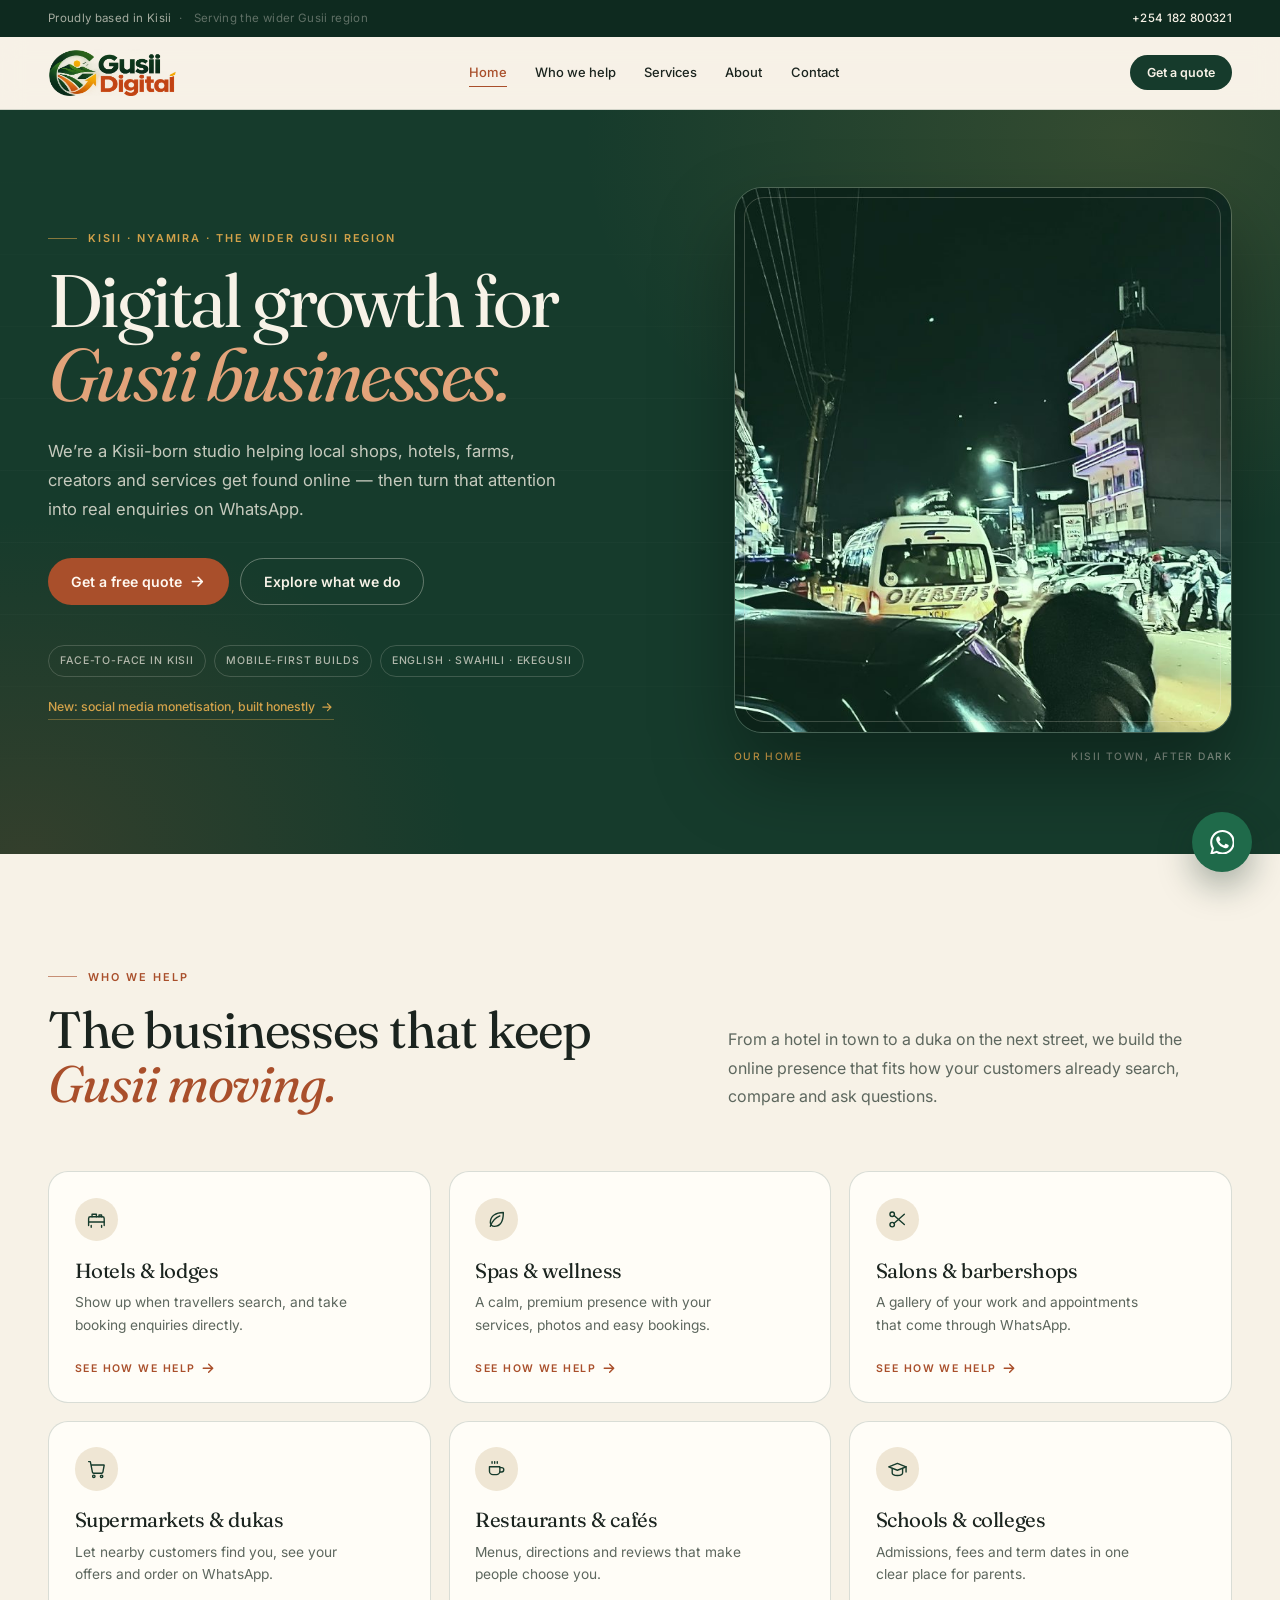
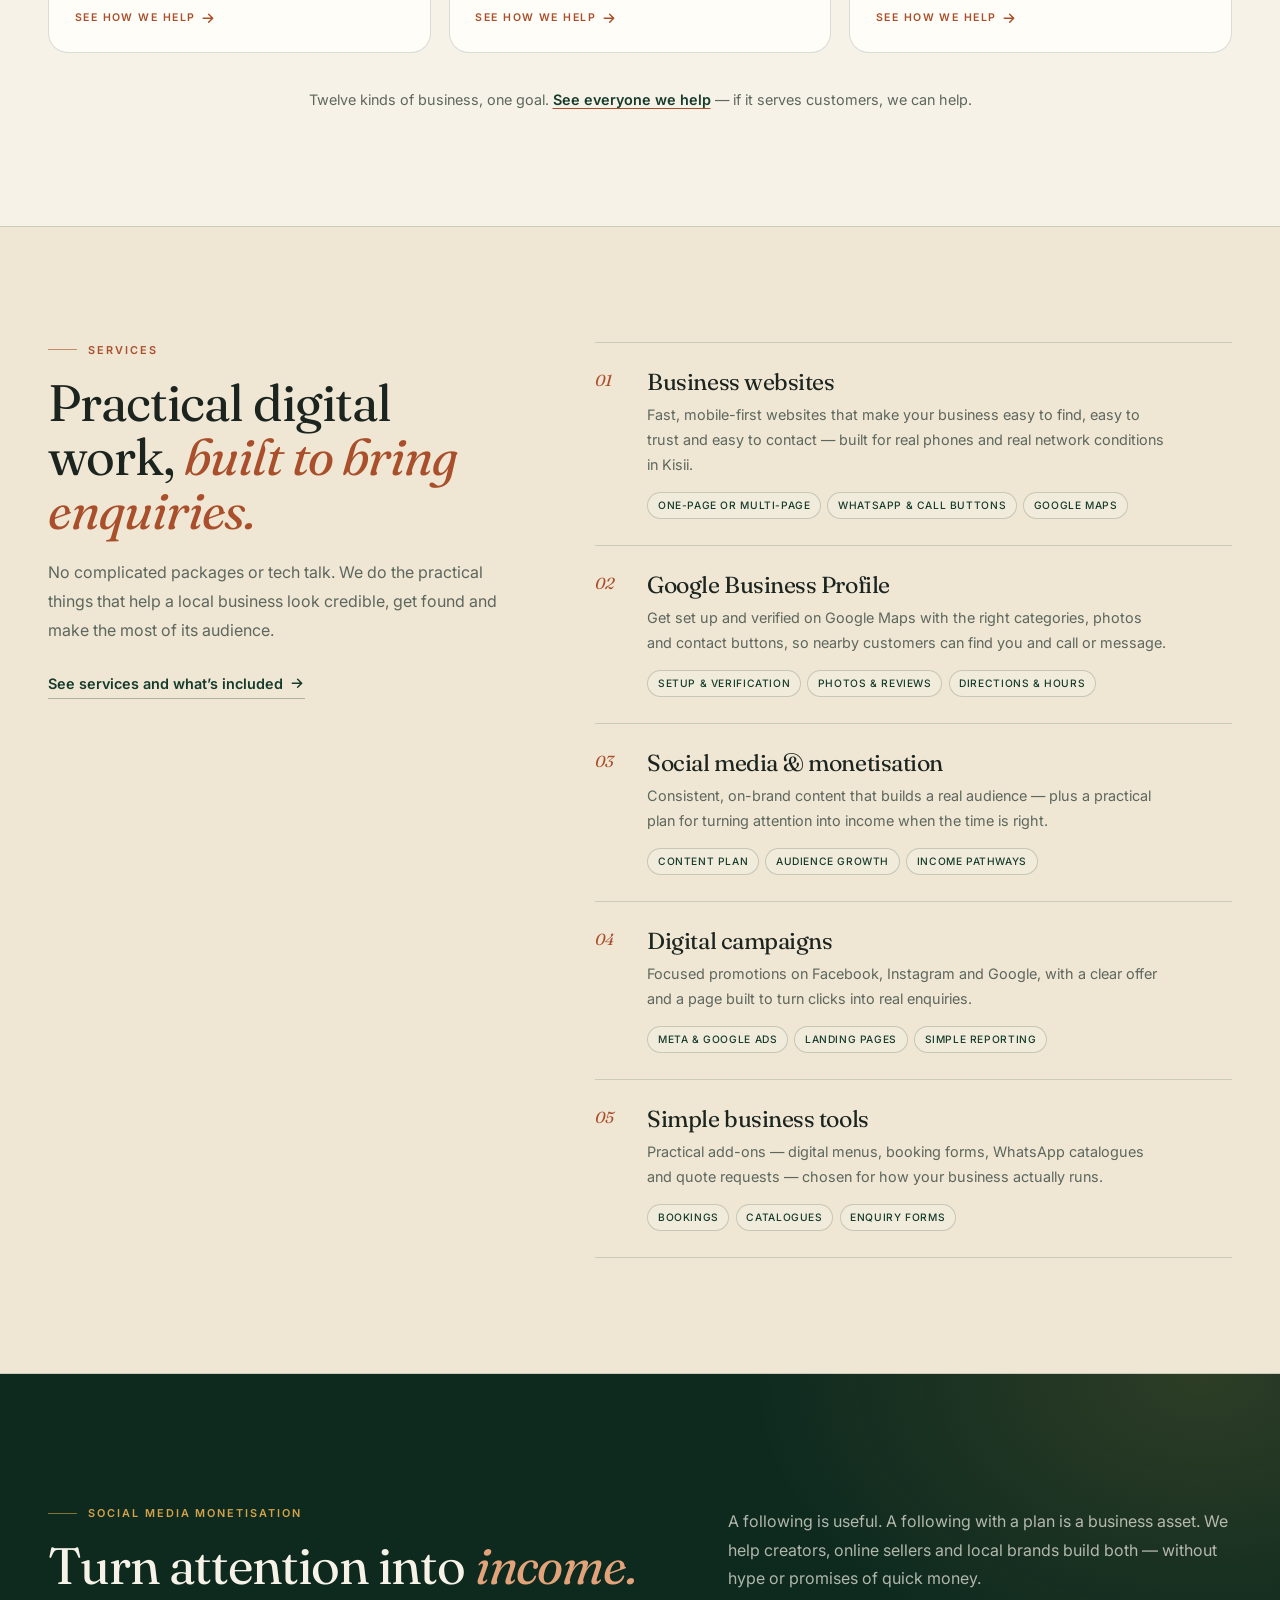
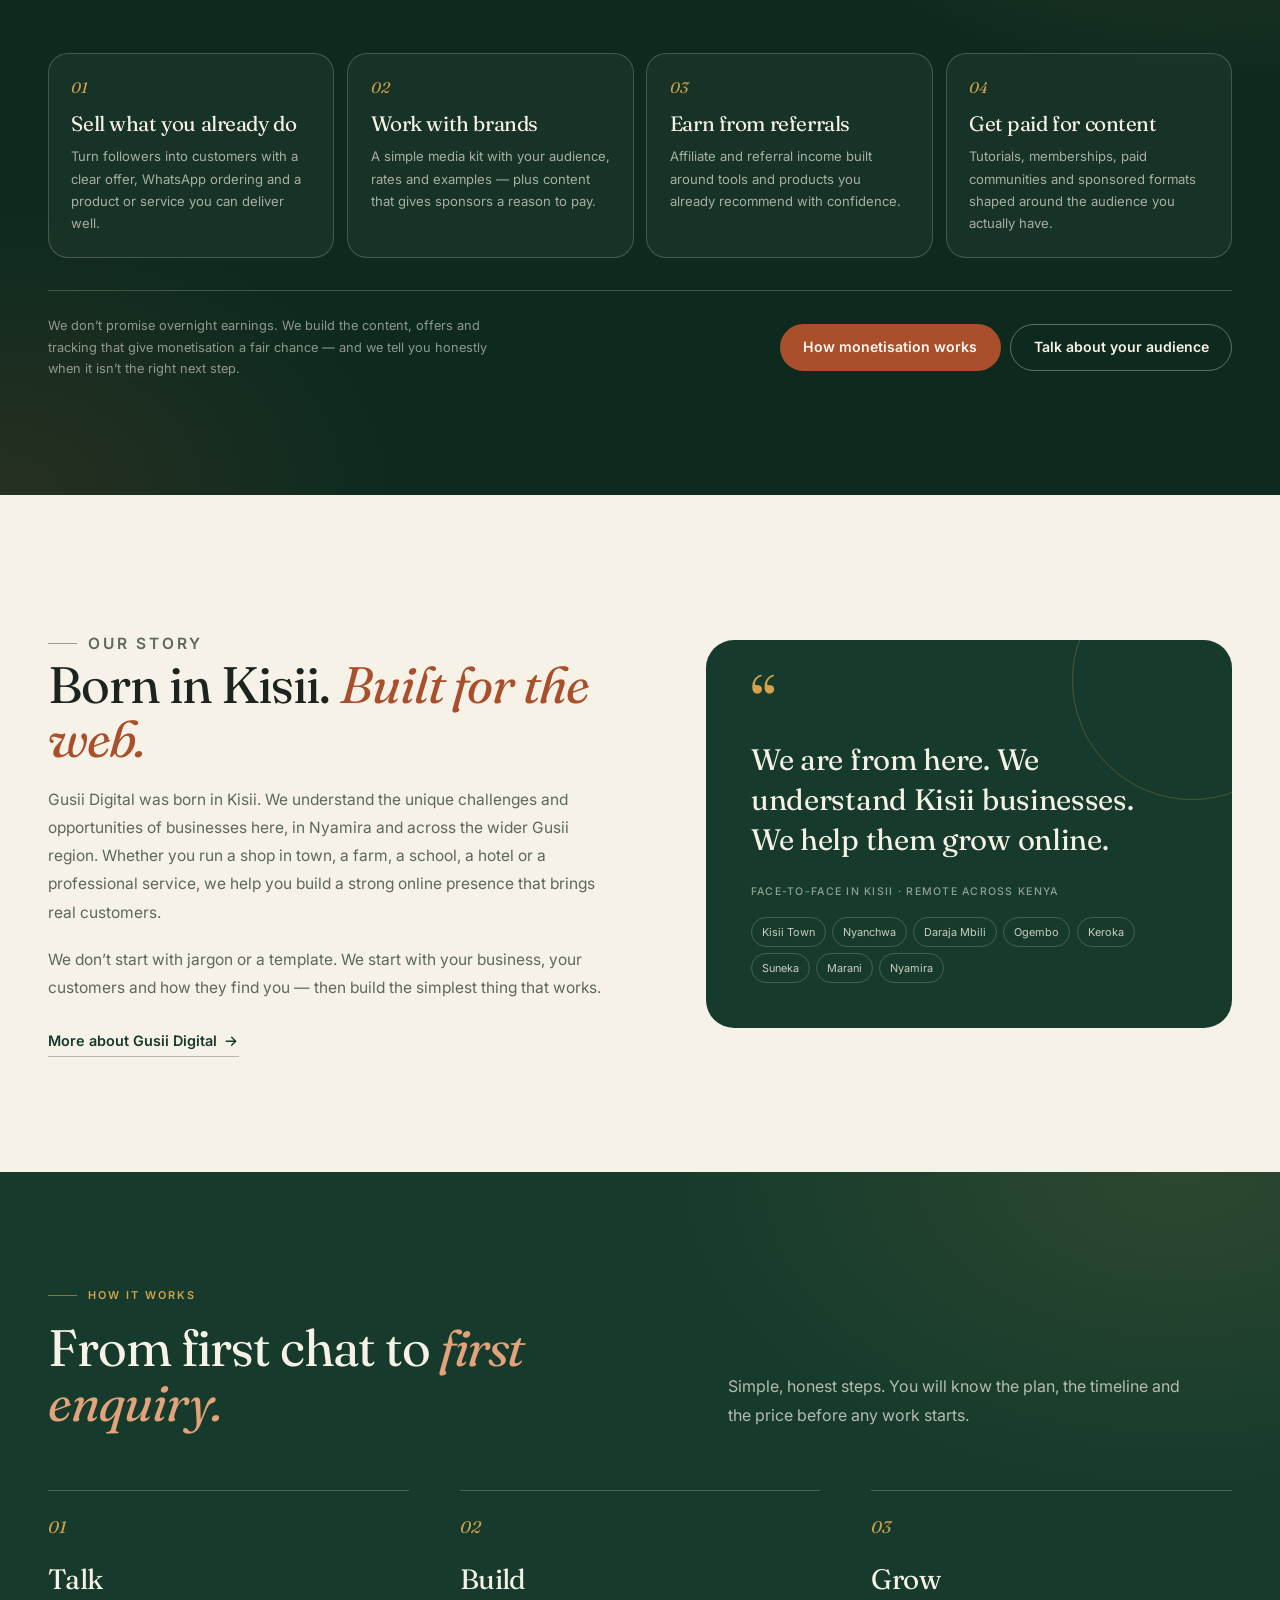
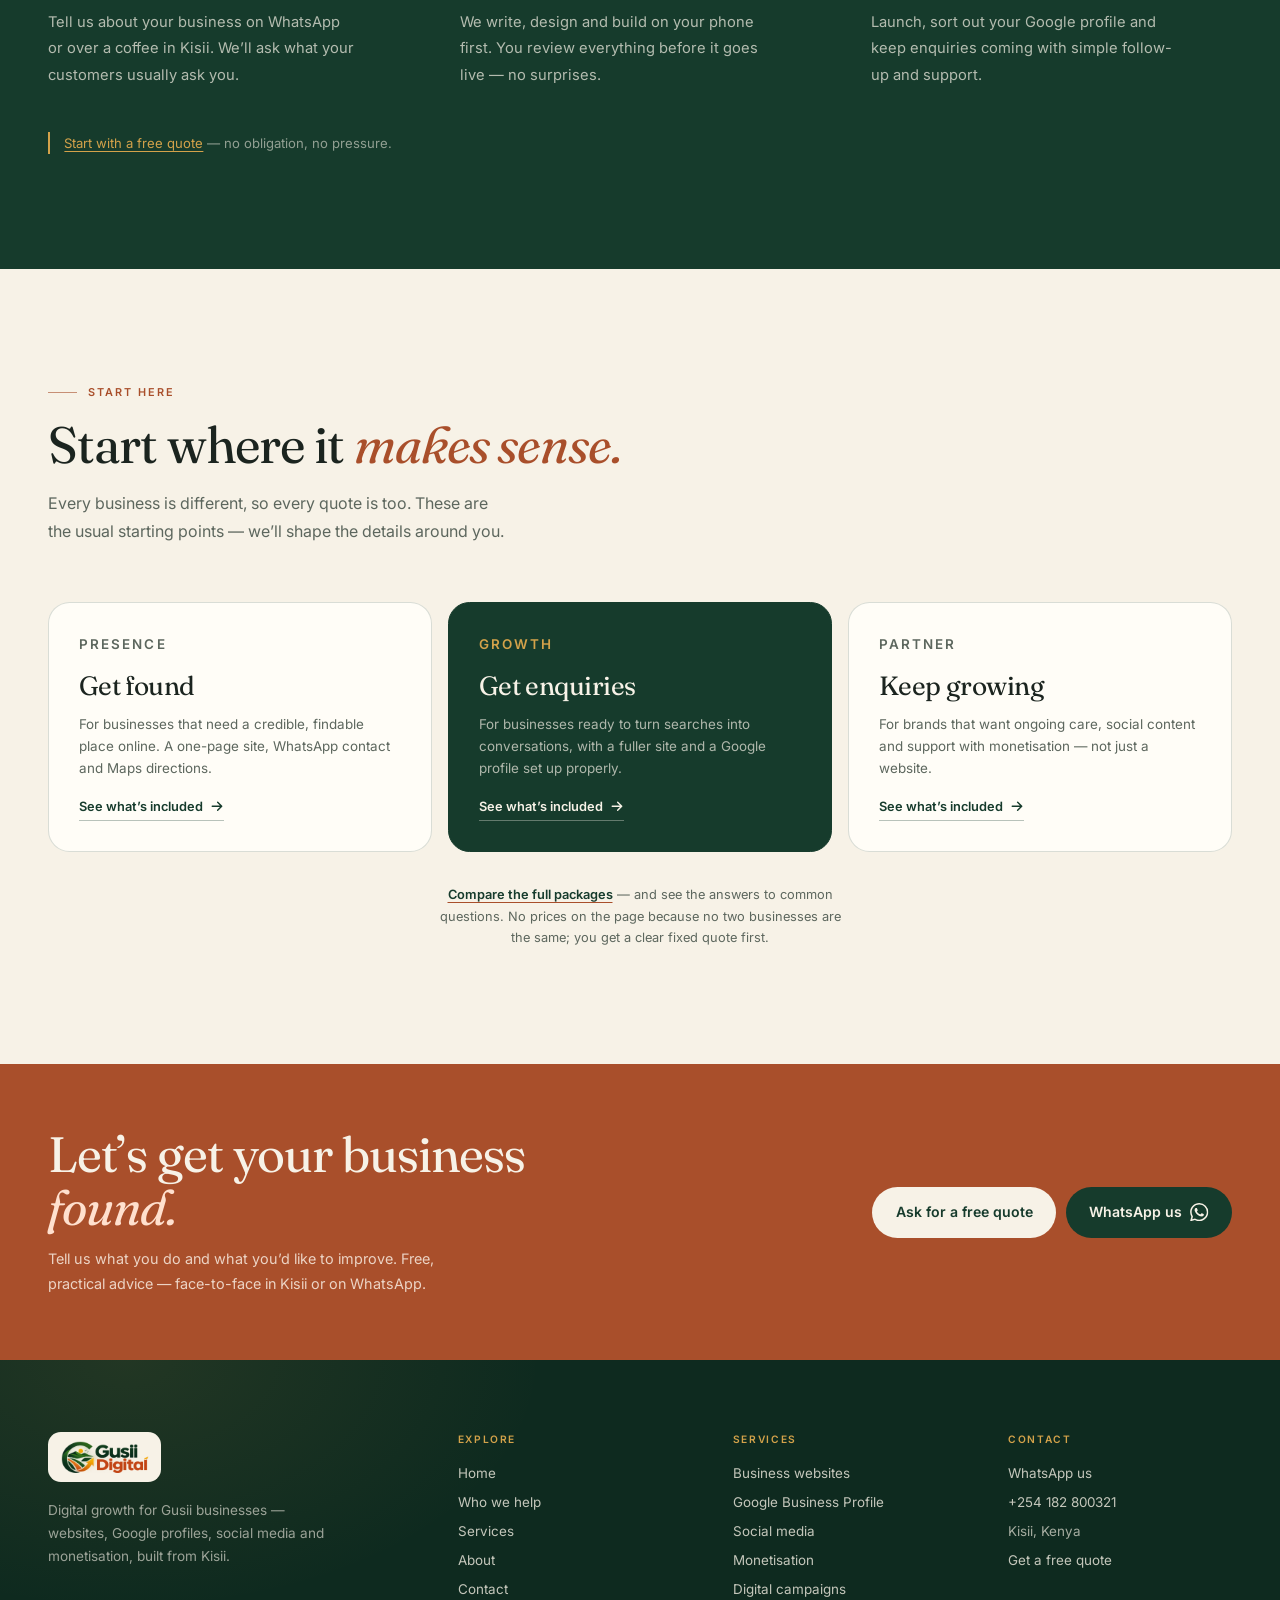
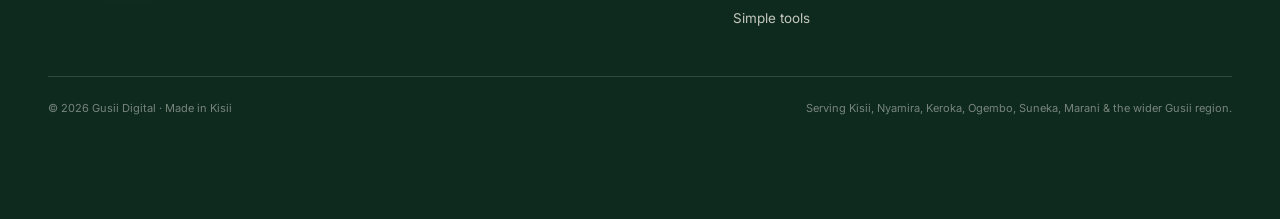
==== commit 055e1e1d: "Swap generated highlands art for a green-graded Kisii town night photo" ====
--- a/index.html
+++ b/index.html
@@ -27,7 +27,7 @@
   <link rel="apple-touch-icon" href="assets/apple-touch-icon.png">
   <link rel="sitemap" type="application/xml" href="sitemap.xml">
   <link rel="preload" as="image" href="assets/logo.webp" type="image/webp">
-  <link rel="preload" as="image" href="assets/kisii-highlands.jpg">
+  <link rel="preload" as="image" href="assets/kisii-town.jpg">
   <link rel="preconnect" href="https://fonts.googleapis.com">
   <link rel="preconnect" href="https://fonts.gstatic.com" crossorigin>
   <link href="https://fonts.googleapis.com/css2?family=Fraunces:ital,opsz,wght@0,9..144,300..700;1,9..144,300..700&amp;family=Inter:wght@400;500;600&amp;display=swap" rel="stylesheet">
@@ -191,9 +191,9 @@
 
         <figure class="hero-visual">
           <div class="hero-image-wrap">
-            <img src="assets/kisii-highlands.jpg" alt="Screen-print illustration of the Gusii highlands, with tea terraces, banana plants, red-earth paths and market stalls" width="780" height="968" fetchpriority="high">
-          </div>
-          <figcaption><span>Our home</span> The Gusii highlands</figcaption>
+            <img src="assets/kisii-town.jpg" alt="Kisii town centre at night — matatus, boda bodas and neon-lit streets, graded in the brand's deep green" width="1360" height="766" fetchpriority="high">
+          </div>
+          <figcaption><span>Our home</span> Kisii town, after dark</figcaption>
         </figure>
       </div>
     </section>
